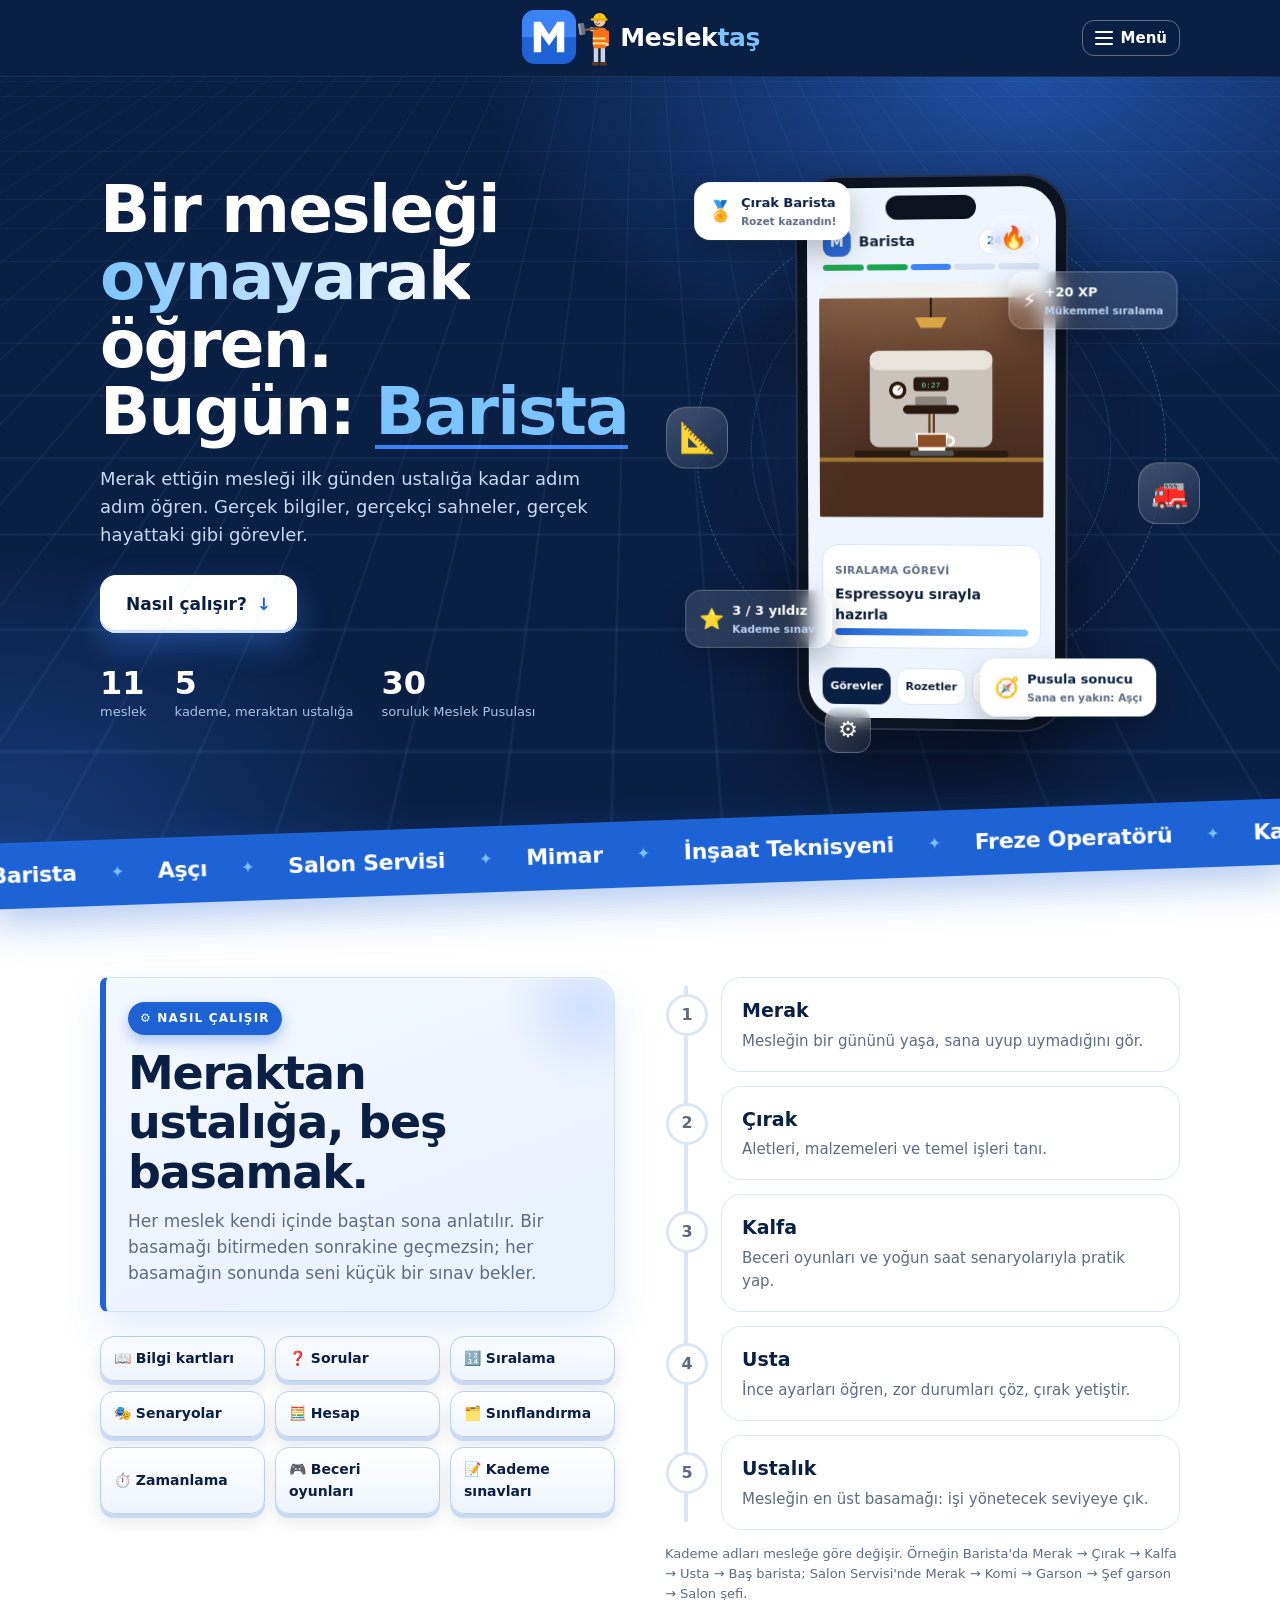
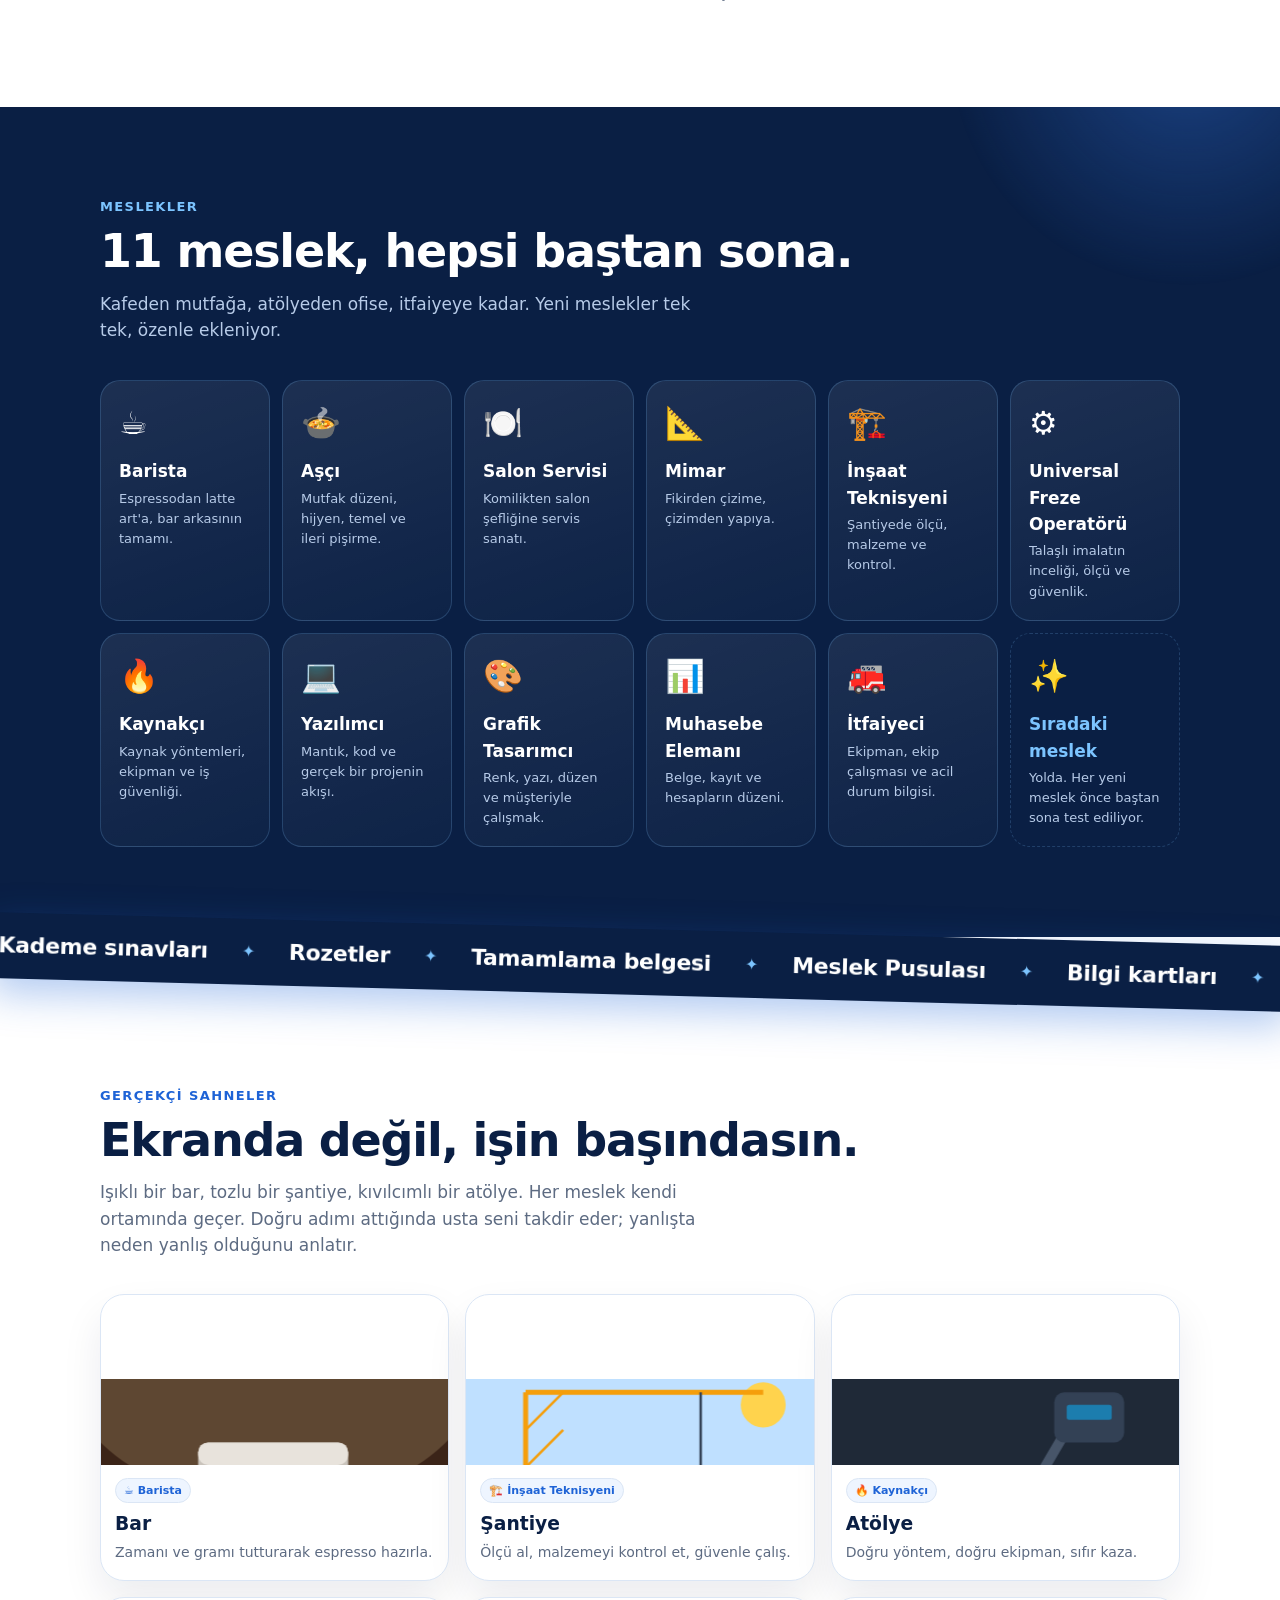
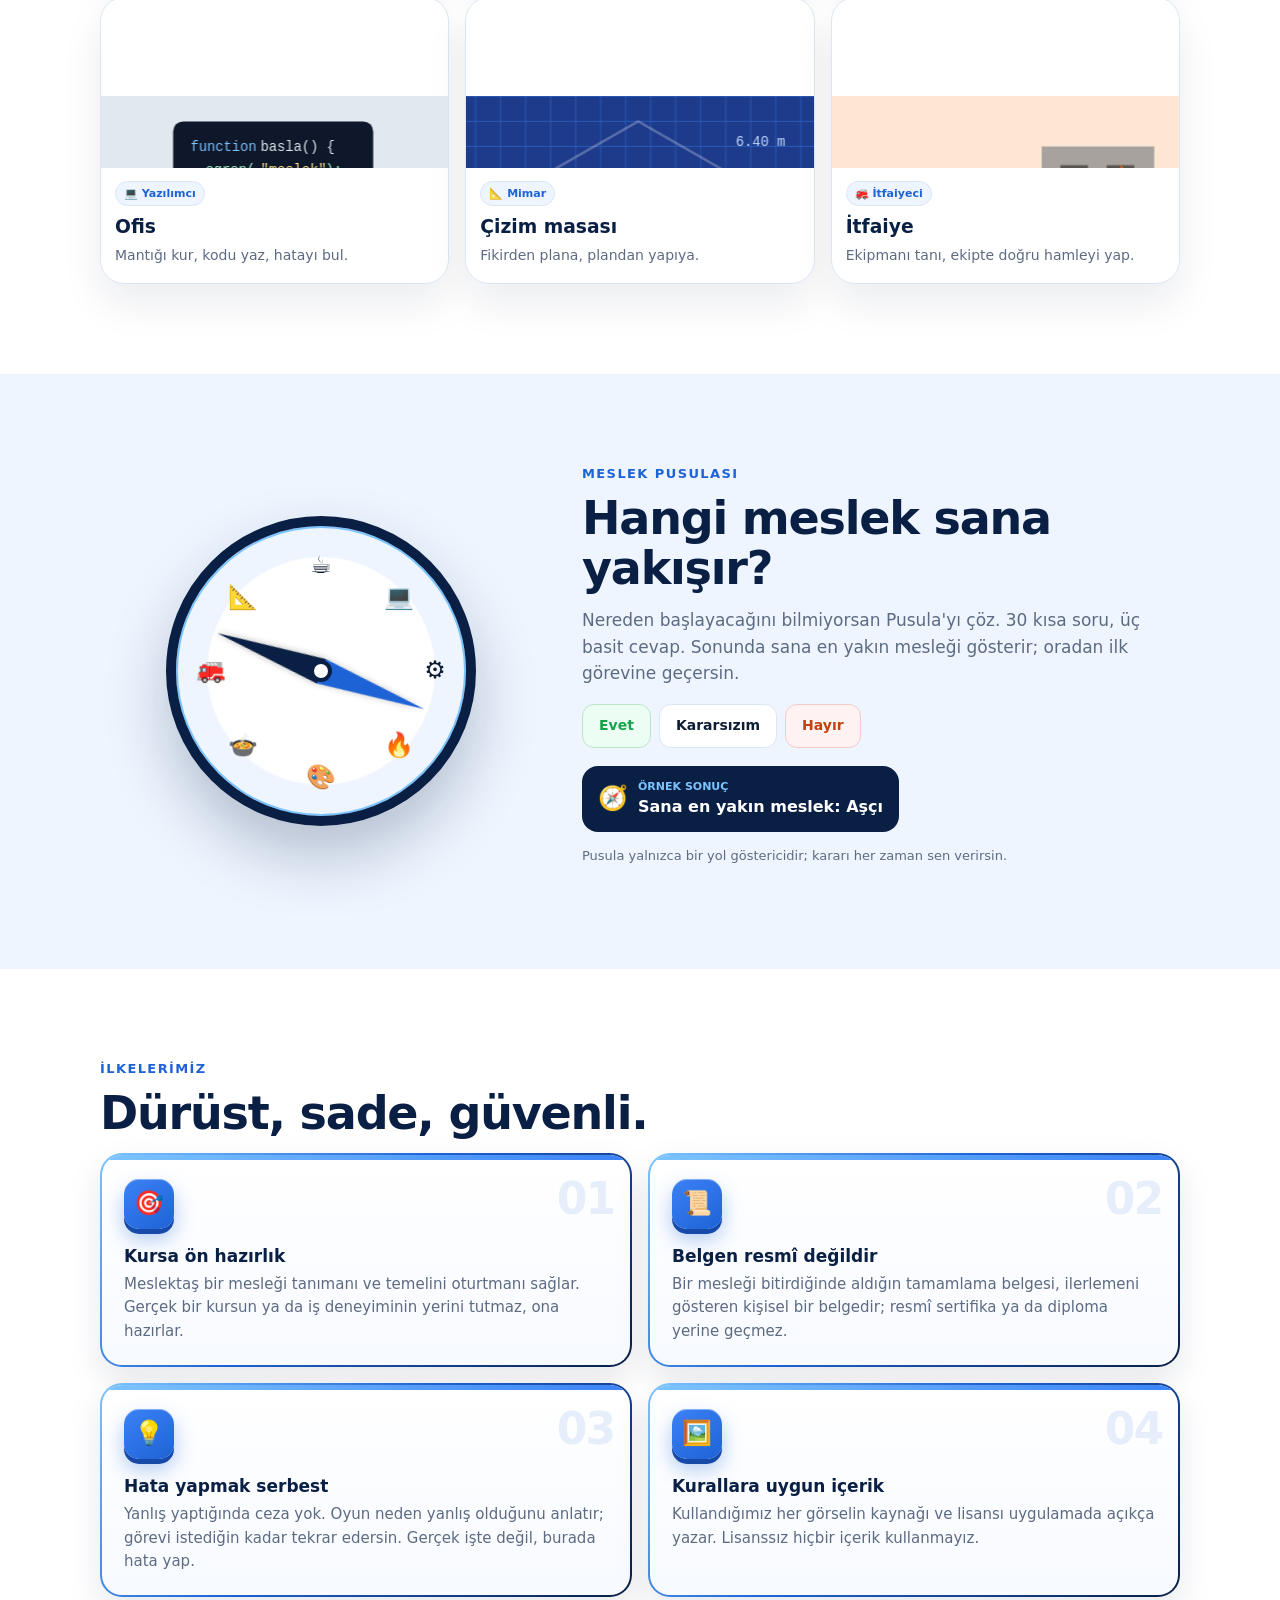
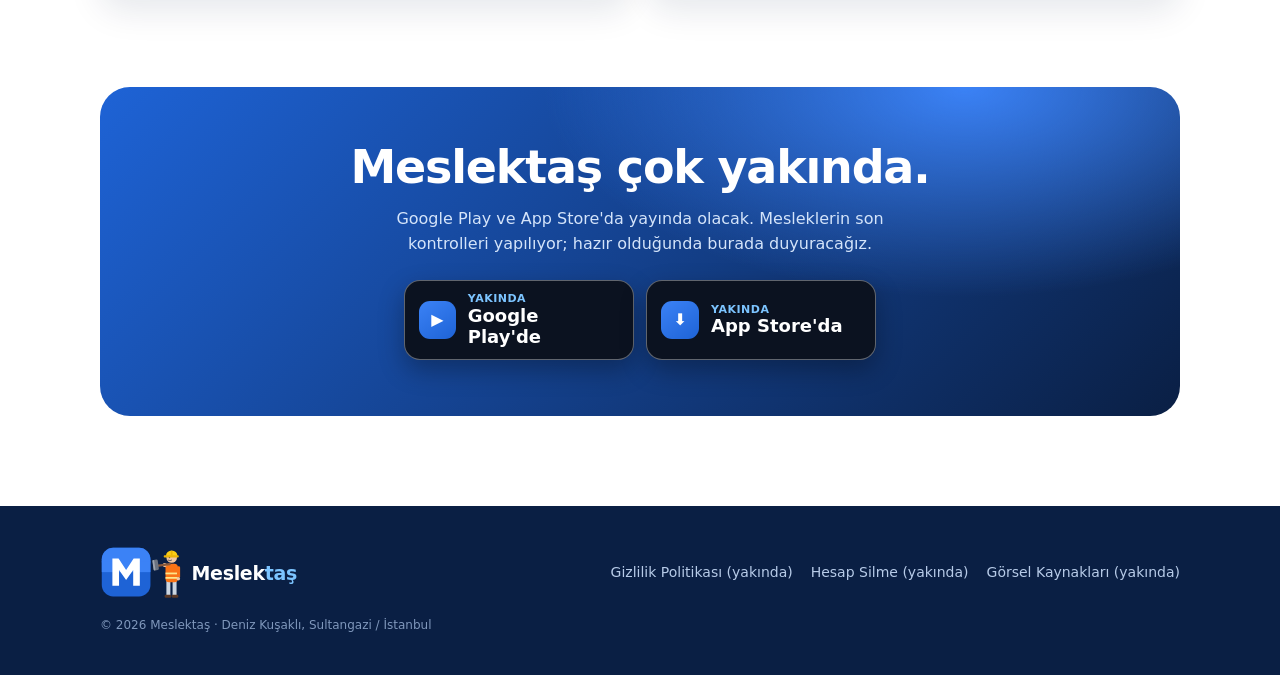
==== index.html @ e45caeba "Add files via upload" ====
<!DOCTYPE html>
<html lang="tr">
<head>
<meta charset="utf-8">
<meta name="viewport" content="width=device-width, initial-scale=1">
<title>Meslektaş — Bir mesleği oynayarak öğren</title>
<meta name="description" content="Meslektaş: merak ettiğin mesleği ilk adımdan ustalığa kadar, gerçek bilgilerle ve oyun gibi öğren.">
<meta name="theme-color" content="#0a1f44">
<style>
:root{
  --lacivert:#0a1f44; --lacivert2:#12305f; --mavi:#1e63d6; --mavi2:#3b82f6; --gok:#7cc4ff;
  --buz:#eef5ff; --beyaz:#fff; --murekkep:#0f1e36; --gri:#5d6b82; --cizgi:#dbe6f5; --yesil:#16a34a;
}
*{box-sizing:border-box;-webkit-tap-highlight-color:transparent}
html{scroll-behavior:smooth}
body{margin:0;background:var(--beyaz);color:var(--murekkep);overflow-x:hidden;
  font-family:system-ui,-apple-system,"Segoe UI",Roboto,"Helvetica Neue",Arial,sans-serif;line-height:1.55}
a{color:inherit}
:focus-visible{outline:3px solid var(--gok);outline-offset:3px;border-radius:6px}
.wrap{max-width:1120px;margin:0 auto;padding:0 20px}

/* ---------- üst çubuk ve menü ---------- */
.ust{background:var(--lacivert);color:#fff;position:sticky;top:0;z-index:50;border-bottom:1px solid rgba(255,255,255,.08)}
.ust .wrap{display:grid;grid-template-columns:1fr auto 1fr;align-items:center;gap:12px;padding-top:8px;padding-bottom:8px}
.ust .logo{grid-column:2;font-size:25px}
.ust nav,.ust .menu-btn{grid-column:3;justify-self:end}
.ust .logo-svg{height:60px}
.logo{display:flex;align-items:center;gap:10px;text-decoration:none;font-weight:900;font-size:19px;letter-spacing:-.3px}
.logo i{font-style:normal;width:36px;height:36px;border-radius:11px;display:grid;place-items:center;
  background:linear-gradient(145deg,var(--mavi2),var(--mavi));color:#fff;font-size:19px;box-shadow:0 6px 18px rgba(59,130,246,.45)}
.logo b{color:var(--gok);font-weight:900}
.logo-svg{height:54px;width:auto;display:block;overflow:visible}
.lg-kol{transform-box:view-box;transform-origin:262px 120px;animation:lgvur 1.6s cubic-bezier(.5,0,.2,1) infinite}
@keyframes lgvur{0%,55%{transform:rotate(58deg)}72%{transform:rotate(-4deg)}80%{transform:rotate(2deg)}100%{transform:rotate(58deg)}}
.lg-harf{transform-box:view-box;transform-origin:155px 131px;animation:lgsars 1.6s infinite}
@keyframes lgsars{0%,70%{transform:none}74%{transform:translateX(-5px) rotate(-3deg) scale(.96)}82%{transform:translateX(2px)}88%,100%{transform:none}}
.lg-kiv{opacity:0;transform-box:view-box;transform-origin:224px 134px;animation:lgkiv 1.6s infinite}
@keyframes lgkiv{0%,70%{opacity:0;transform:scale(.3)}74%{opacity:1;transform:scale(1)}90%,100%{opacity:0;transform:scale(1.5)}}
.ust nav{display:flex;gap:22px;font-size:15px;margin-left:auto}
.ust nav a{text-decoration:none;opacity:.85}
.ust nav a:hover{opacity:1;color:var(--gok)}
.menu-btn{display:none;align-items:center;gap:8px;background:transparent;border:1.5px solid rgba(255,255,255,.35);color:#fff;border-radius:12px;padding:8px 12px;font:600 15px system-ui,sans-serif;cursor:pointer}
.menu-btn .cizgi3{position:relative;width:18px;height:2px;background:#fff;border-radius:2px;transition:background .2s}
.menu-btn .cizgi3::before,.menu-btn .cizgi3::after{content:"";position:absolute;left:0;width:18px;height:2px;background:#fff;border-radius:2px;transition:transform .2s}
.menu-btn .cizgi3::before{top:-6px}.menu-btn .cizgi3::after{top:6px}
.menu-btn[aria-expanded="true"] .cizgi3{background:transparent}
.menu-btn[aria-expanded="true"] .cizgi3::before{transform:translateY(6px) rotate(45deg)}
.menu-btn[aria-expanded="true"] .cizgi3::after{transform:translateY(-6px) rotate(-45deg)}
.menu-panel{display:none}
@media (min-width:0px){
  .ust nav{display:none}
  .menu-btn{display:inline-flex}
  .menu-panel{display:block;position:fixed;left:0;right:0;top:var(--ust-h,61px);bottom:0;background:var(--lacivert);color:#fff;overflow-y:auto;padding:8px 20px 32px;transform:translateY(-8px);opacity:0;visibility:hidden;transition:opacity .2s,transform .2s,visibility .2s}
  .menu-panel.acik{opacity:1;transform:none;visibility:visible}
  body.menu-acik{overflow:hidden}
}
.menu-panel ul{list-style:none;margin:0;padding:0}
@media (max-width:480px){.menu-yazi{display:none}.menu-btn{padding:11px 10px}.ust .logo{font-size:23px}.ust .logo-svg{height:56px}}
.menu-panel .ana a{display:flex;justify-content:space-between;align-items:center;padding:15px 0;border-bottom:1px solid rgba(255,255,255,.12);font-weight:800;font-size:24px;text-decoration:none;color:#fff;letter-spacing:-.4px}
.menu-panel .ana a::after{content:"→";color:var(--gok);font-size:20px}
.menu-panel h3{margin:28px 0 10px;font:700 13px system-ui,sans-serif;letter-spacing:.08em;text-transform:uppercase;color:var(--gok)}
.menu-panel .kucuk{display:grid;grid-template-columns:1fr 1fr;gap:4px 16px}
.menu-panel .kucuk a{display:block;padding:8px 0;color:#cfe0f7;text-decoration:none;font-size:16px}
.menu-panel .kucuk small,.menu-panel .iletisim small{font-size:11px;opacity:.6}
.menu-panel .iletisim li{padding:6px 0;color:#cfe0f7}

/* ---------- giriş ---------- */
.giris{position:relative;overflow:hidden;color:#fff;
  background:radial-gradient(900px 520px at 80% 0%,#1f4fa3 0%,transparent 60%),radial-gradient(700px 500px at 0% 100%,#173b7a 0%,transparent 60%),var(--lacivert)}
.izgara{position:absolute;inset:-40%;background-image:linear-gradient(rgba(124,196,255,.08) 1px,transparent 1px),linear-gradient(90deg,rgba(124,196,255,.08) 1px,transparent 1px);
  background-size:44px 44px;transform:perspective(600px) rotateX(55deg);transform-origin:center 30%;will-change:transform}
.giris .wrap{position:relative;display:grid;grid-template-columns:1.05fr .95fr;gap:30px;align-items:center;padding-top:60px;padding-bottom:90px}
@media(max-width:860px){.giris .wrap{grid-template-columns:1fr;padding-top:36px;padding-bottom:60px;text-align:center}}
.yakinda{display:inline-flex;align-items:center;gap:8px;font-size:13px;font-weight:700;color:var(--gok);
  border:1px solid rgba(124,196,255,.4);background:rgba(124,196,255,.08);padding:6px 12px;border-radius:99px}
.yakinda i{width:8px;height:8px;border-radius:50%;background:var(--gok);animation:nabiz 1.8s infinite}
@keyframes nabiz{0%{box-shadow:0 0 0 0 rgba(124,196,255,.7)}70%{box-shadow:0 0 0 10px rgba(124,196,255,0)}100%{box-shadow:0 0 0 0 rgba(124,196,255,0)}}
.giris h1{font-size:clamp(38px,6.4vw,66px);line-height:1.02;letter-spacing:-1.8px;margin:6px 0 16px;font-weight:900}
.giris h1 em{font-style:normal;background:linear-gradient(90deg,var(--gok),#fff,var(--gok));background-size:200% 100%;-webkit-background-clip:text;background-clip:text;color:transparent;animation:parla 4s linear infinite}
@keyframes parla{to{background-position:-200% 0}}
.donen{display:inline-block;color:var(--gok);border-bottom:4px solid var(--mavi2);transition:opacity .35s,transform .35s}
.donen.cik{opacity:0;transform:translateY(10px) rotateX(60deg)}
.giris p.alt{font-size:18px;color:#c8d9f2;max-width:520px;margin:0 0 26px}
@media(max-width:860px){.giris p.alt{margin-left:auto;margin-right:auto}}
.dugmeler{display:flex;gap:12px;flex-wrap:wrap}
@media(max-width:860px){.dugmeler{justify-content:center}}
.btn{display:inline-flex;align-items:center;gap:10px;padding:14px 20px;border-radius:14px;font-weight:800;text-decoration:none;font-size:15px;border:0;cursor:pointer}
.btn.ana{background:#fff;color:var(--lacivert);box-shadow:0 10px 30px rgba(59,130,246,.35)}
.btn.ana small{display:block;font-size:11px;font-weight:600;opacity:.7}
.btn.cizgi{border:1.5px solid rgba(255,255,255,.3);color:#fff}
.btn.kesfet{background:#fff;color:var(--lacivert);font-size:17px;padding:16px 26px;border-radius:16px;box-shadow:0 12px 30px rgba(59,130,246,.4),inset 0 -3px 0 #d6e4fa}
.ok-asagi{display:inline-block;animation:zipla 1.4s ease-in-out infinite;color:var(--mavi)}
@keyframes zipla{50%{transform:translateY(4px)}}
.btn:active{transform:scale(.97)}
.sayilar{display:flex;gap:28px;margin-top:34px;flex-wrap:wrap}
@media(max-width:860px){.sayilar{justify-content:center}}
.sayilar b{display:block;font-size:32px;color:#fff;line-height:1;font-weight:900}
.sayilar span{font-size:13px;color:#a9c2e6}

/* sahne: telefon + yüzen katmanlar */
.sahne-kutu{position:relative;height:620px;display:flex;justify-content:center;align-items:center;perspective:1100px}
@media(max-width:860px){.sahne-kutu{height:600px;margin-top:10px}}
.hale{position:absolute;width:420px;height:420px;border-radius:50%;background:radial-gradient(circle,rgba(59,130,246,.45),transparent 65%);filter:blur(10px)}
.halka{position:absolute;width:470px;height:470px;border-radius:50%;border:1px dashed rgba(124,196,255,.35);animation:dondur 40s linear infinite}
.halka.h2{width:360px;height:360px;animation-duration:28s;animation-direction:reverse;border-style:dotted}
@keyframes dondur{to{transform:rotate(360deg)}}
.tel{position:relative;width:272px;height:556px;border-radius:44px;background:#0b1220;padding:12px;transform-style:preserve-3d;will-change:transform;
  box-shadow:0 50px 90px rgba(0,0,0,.55),inset 0 0 0 2px #24324d}
.tel::after{content:"";position:absolute;inset:12px;border-radius:34px;pointer-events:none;
  background:linear-gradient(115deg,rgba(255,255,255,.22) 0%,rgba(255,255,255,0) 35%);opacity:var(--parilti,.4)}
.yuzen{position:absolute;z-index:3;will-change:transform;pointer-events:none}
.cip{display:flex;align-items:center;gap:8px;padding:10px 13px;border-radius:16px;font-size:13px;font-weight:800;color:#fff;white-space:nowrap;
  background:rgba(255,255,255,.12);border:1px solid rgba(255,255,255,.25);backdrop-filter:blur(10px);-webkit-backdrop-filter:blur(10px);box-shadow:0 12px 30px rgba(0,0,0,.25)}
.cip .em{font-size:20px}
.cip small{display:block;font-size:10.5px;font-weight:600;color:#bcd3f3}
.cip.beyaz{background:#fff;color:var(--lacivert)}
.cip.beyaz small{color:var(--gri)}
.top{width:62px;height:62px;border-radius:20px;display:grid;place-items:center;font-size:30px;
  background:linear-gradient(145deg,rgba(255,255,255,.22),rgba(255,255,255,.06));border:1px solid rgba(255,255,255,.25);backdrop-filter:blur(8px);-webkit-backdrop-filter:blur(8px)}
.top.k{width:46px;height:46px;font-size:22px;border-radius:14px}

/* telefon ekranı */
.ekran{width:100%;height:100%;border-radius:34px;overflow:hidden;background:var(--buz);color:var(--murekkep);position:relative}
.cent{position:absolute;top:8px;left:50%;transform:translateX(-50%);width:90px;height:24px;background:#0b1220;border-radius:20px;z-index:5}
.e-ust{padding:40px 16px 8px;display:flex;align-items:center;gap:8px}
.e-ust .mini{width:28px;height:28px;border-radius:9px;display:grid;place-items:center;background:var(--mavi);color:#fff;font-weight:900;font-size:14px}
.e-ust b{font-size:14px}
.e-ust .xp{margin-left:auto;font-size:11px;font-weight:800;background:#fff;border:1px solid var(--cizgi);padding:3px 8px;border-radius:99px;color:var(--mavi)}
.e-kademe{display:flex;gap:3px;padding:0 16px 8px}
.e-kademe span{flex:1;height:6px;border-radius:4px;background:#d6e2f3}
.e-kademe span.d{background:var(--yesil)}
.e-kademe span.s{background:var(--mavi2);animation:yanip 1.4s infinite}
@keyframes yanip{50%{opacity:.4}}
.sahneler{position:relative;height:250px;margin:4px 12px;border-radius:20px;overflow:hidden}
.sahne{position:absolute;inset:0;opacity:0;transition:opacity .7s}
.sahne.aktif{opacity:1}
.sahne svg{width:100%;height:100%;display:block}
.e-gorev{margin:12px 14px 0;background:#fff;border:1px solid var(--cizgi);border-radius:16px;padding:12px}
.e-gorev small{font-size:10.5px;color:var(--gri);font-weight:700;letter-spacing:.4px;text-transform:uppercase}
.e-gorev div{font-weight:800;font-size:14px;margin-top:2px}
.e-ilerle{height:7px;background:#e3ecf8;border-radius:5px;margin-top:10px;overflow:hidden}
.e-ilerle i{display:block;height:100%;width:0;background:linear-gradient(90deg,var(--mavi),var(--gok));border-radius:5px}
.e-ilerle i.dol{animation:dol 3.6s ease-out forwards}
@keyframes dol{to{width:100%}}
.arti{position:absolute;right:26px;top:290px;font-weight:900;color:var(--yesil);font-size:18px;opacity:0}
.arti.uc{animation:uc 1.2s ease-out}
@keyframes uc{0%{opacity:0;transform:translateY(10px)}20%{opacity:1}100%{opacity:0;transform:translateY(-30px)}}
.e-alt{position:absolute;bottom:14px;left:14px;right:14px;display:flex;gap:6px}
.e-alt span{flex:1;font-size:11px;text-align:center;padding:9px 0;border-radius:12px;background:#fff;border:1px solid var(--cizgi);font-weight:700}
.e-alt span.s{background:var(--lacivert);color:#fff;border-color:var(--lacivert)}

/* svg sahne animasyonları */
.buhar{animation:buhar 2.6s ease-in-out infinite;opacity:0}
.buhar.b2{animation-delay:.8s}.buhar.b3{animation-delay:1.6s}
@keyframes buhar{0%{opacity:0;transform:translateY(8px)}40%{opacity:.7}100%{opacity:0;transform:translateY(-22px)}}
.akis{animation:akis 2.4s ease-in-out infinite}
@keyframes akis{0%,10%{transform:scaleY(0)}30%,80%{transform:scaleY(1)}100%{transform:scaleY(0)}}
.dolum{animation:dolum 2.4s ease-in-out infinite;transform-origin:center bottom;transform-box:fill-box}
@keyframes dolum{0%,20%{transform:scaleY(.05)}85%,100%{transform:scaleY(1)}}
.alev{animation:alev .5s ease-in-out infinite alternate;transform-origin:center bottom;transform-box:fill-box}
@keyframes alev{to{transform:scaleY(1.25) scaleX(.9)}}
.kasik{animation:kasik 2s ease-in-out infinite;transform-origin:150px 120px}
@keyframes kasik{0%,100%{transform:rotate(-14deg)}50%{transform:rotate(14deg)}}
.tabak{animation:koy 3.2s ease-in-out infinite;opacity:0}
.tabak.t2{animation-delay:.5s}.tabak.t3{animation-delay:1s}.tabak.t4{animation-delay:1.5s}
@keyframes koy{0%{opacity:0;transform:translateY(-14px)}20%,85%{opacity:1;transform:none}100%{opacity:0}}
.isik{animation:isik 4s ease-in-out infinite}
@keyframes isik{50%{opacity:.55}}
.kivilcim{animation:kiv 1s linear infinite;transform-box:fill-box}
@keyframes kiv{0%{opacity:1;transform:translate(0,0)}100%{opacity:0;transform:translate(var(--x),var(--y))}}

/* kayan şerit */
.serit{background:var(--mavi);color:#fff;overflow:hidden;padding:16px 0;transform:rotate(-2deg);margin:-26px -10px 0;position:relative;z-index:4;box-shadow:0 14px 40px rgba(30,99,214,.35)}
.serit.ters{background:var(--lacivert);transform:rotate(1.5deg);margin-top:-8px}
.serit .ic{display:flex;gap:34px;white-space:nowrap;font-weight:900;font-size:22px;letter-spacing:-.3px;will-change:transform}
.serit .ic span{display:flex;align-items:center;gap:34px}
.serit .ic span::after{content:"✦";color:var(--gok);font-size:16px}

/* bölümler */
section{padding:90px 0;position:relative}
@media(max-width:720px){section{padding:64px 0}}
.ust-yazi{font-size:13px;font-weight:800;letter-spacing:1.4px;text-transform:uppercase;color:var(--mavi)}
h2{font-size:clamp(30px,4.4vw,46px);line-height:1.08;letter-spacing:-1.2px;margin:10px 0 14px;color:var(--lacivert)}
.giris-yazi{max-width:620px;color:var(--gri);font-size:17px;margin:0 0 36px}
.gor{opacity:0;transform:translateY(30px);transition:opacity .8s cubic-bezier(.2,.7,.2,1),transform .8s cubic-bezier(.2,.7,.2,1)}
.gor.sol{transform:translateX(-60px) rotate(-3deg)}
.gor.sag{transform:translateX(60px) rotate(3deg)}
.gor.buyu{transform:scale(.85)}
.gor.var{opacity:1;transform:none}

/* kademeler — kaydırdıkça dolan çizgi */
.yol{position:relative;padding-left:56px}
.yol .ray{position:absolute;left:19px;top:8px;bottom:8px;width:4px;border-radius:4px;background:var(--cizgi)}
.yol .ray i{position:absolute;left:0;top:0;width:100%;height:0;border-radius:4px;background:linear-gradient(var(--gok),var(--mavi))}
.basamak{position:relative;background:#fff;border:1px solid var(--cizgi);border-radius:20px;padding:18px 20px;margin-bottom:14px;transition:border-color .4s,box-shadow .4s,transform .4s}
.basamak .no{position:absolute;left:-56px;top:16px;width:42px;height:42px;border-radius:50%;display:grid;place-items:center;font-weight:900;
  background:#fff;color:var(--gri);border:3px solid var(--cizgi);transition:all .4s}
.basamak h3{margin:0 0 4px;font-size:19px;color:var(--lacivert)}
.basamak p{margin:0;font-size:15px;color:var(--gri)}
.basamak.yan{border-color:#b8d3f7;box-shadow:0 14px 30px rgba(30,99,214,.12);transform:translateX(6px)}
.basamak.yan .no{background:var(--mavi);color:#fff;border-color:#cfe0fb;box-shadow:0 0 0 6px rgba(59,130,246,.15)}
.basamak.son.yan{background:var(--lacivert);border-color:var(--lacivert)}
.basamak.son.yan h3{color:#fff}.basamak.son.yan p{color:#bcd3f3}
.iki{display:grid;grid-template-columns:1fr 1fr;gap:50px;align-items:start}
@media(max-width:860px){.iki{grid-template-columns:1fr;gap:30px}}
.yapiskan{position:sticky;top:100px}
@media(max-width:860px){.yapiskan{position:static}}
.not{font-size:13px;color:var(--gri);margin-top:14px}
.baslik-kutu{position:relative;background:linear-gradient(160deg,#f4f8ff,#e8f1ff);border:1px solid #cfe0f7;border-left:6px solid var(--mavi);
  border-radius:8px 24px 24px 8px;padding:24px 22px;box-shadow:0 18px 40px rgba(30,99,214,.12),inset 0 1px 0 #fff;overflow:hidden}
.baslik-kutu::after{content:"";position:absolute;right:-50px;top:-50px;width:160px;height:160px;border-radius:50%;background:radial-gradient(circle,rgba(59,130,246,.18),transparent 70%)}
.baslik-kutu h2{margin:14px 0 10px}
.baslik-kutu p{margin:0;color:var(--gri);font-size:17px}
.rozet-etiket{display:inline-flex;align-items:center;gap:6px;background:var(--mavi);color:#fff;font-size:12px;font-weight:800;letter-spacing:1.2px;text-transform:uppercase;
  padding:7px 12px;border-radius:99px;box-shadow:0 6px 14px rgba(30,99,214,.35)}
.turler{display:flex;flex-wrap:wrap;gap:10px;margin-top:24px}
.turler{display:grid;grid-template-columns:repeat(auto-fill,minmax(150px,1fr));gap:10px}
.turler span{display:flex;align-items:center;gap:8px;background:linear-gradient(#ffffff,#eef4fd);border:1.5px solid #b9d0f0;border-radius:14px;padding:11px 13px;
  font-size:14px;font-weight:700;color:var(--lacivert);box-shadow:0 4px 0 #c7d9f3,0 8px 16px rgba(10,31,68,.10),inset 0 1px 0 #fff;transition:transform .12s,box-shadow .12s}
.turler span:active,.turler span:hover{transform:translateY(3px);box-shadow:0 1px 0 #c7d9f3,0 3px 8px rgba(10,31,68,.10),inset 0 1px 0 #fff}

/* meslekler */
.koyu{background:var(--lacivert);color:#fff;overflow:hidden}
.koyu h2{color:#fff}
.koyu .giris-yazi{color:#b7cbe8}
.koyu .ust-yazi{color:var(--gok)}
.isik-top{position:absolute;width:520px;height:520px;border-radius:50%;background:radial-gradient(circle,rgba(59,130,246,.35),transparent 65%);top:-120px;right:-160px;will-change:transform;pointer-events:none}
.meslekler{display:grid;grid-template-columns:repeat(auto-fill,minmax(150px,1fr));gap:12px;position:relative}
.meslek{background:linear-gradient(160deg,rgba(255,255,255,.08),rgba(255,255,255,.02));border:1px solid rgba(124,196,255,.2);border-radius:20px;padding:18px;
  transition:transform .3s,border-color .3s,background .3s, opacity .8s}
.meslek:hover{transform:translateY(-6px) rotate(-1deg);border-color:var(--gok);background:linear-gradient(160deg,rgba(59,130,246,.25),rgba(255,255,255,.03))}
.meslek .ik{font-size:32px;display:inline-block;transition:transform .4s}
.meslek:hover .ik{transform:scale(1.2) rotate(-8deg)}
.meslek h3{margin:10px 0 4px;font-size:17px;color:#fff}
.meslek p{margin:0;font-size:13px;color:#b7cbe8}
.meslek.yeni{border-style:dashed;background:transparent}
.meslek.yeni h3{color:var(--gok)}

/* sahneler */
.altili{display:grid;grid-template-columns:repeat(3,1fr);gap:16px}
@media(max-width:860px){.altili{grid-template-columns:1fr 1fr;gap:12px}}
.mtag{display:inline-block;font-size:11px;font-weight:800;color:var(--mavi);background:var(--buz);border:1px solid var(--cizgi);padding:3px 8px;border-radius:99px;margin-bottom:6px}
.vinc{animation:vinc 4s ease-in-out infinite}
@keyframes vinc{0%,100%{transform:translateX(0)}50%{transform:translateX(-60px)}}
.imlec{animation:imlec 1s steps(1) infinite}
@keyframes imlec{50%{opacity:0}}
.ciz{stroke-dasharray:900;stroke-dashoffset:900;animation:ciz 5s ease-in-out infinite}
@keyframes ciz{60%,85%{stroke-dashoffset:0}100%{stroke-dashoffset:0;opacity:0}}
.kalem{offset-path:path("M80 170V80L150 40L220 80V170");animation:kalem 5s ease-in-out infinite}
@keyframes kalem{0%{offset-distance:0%}60%,100%{offset-distance:100%}}
.su{animation:su .6s linear infinite}
@keyframes su{to{stroke-dashoffset:-18}}
.sk{background:#fff;border:1px solid var(--cizgi);border-radius:24px;overflow:hidden;box-shadow:0 20px 40px rgba(10,31,68,.08)}
.sk .pencere{height:170px;overflow:hidden;position:relative}
.sk .pencere svg{position:absolute;left:0;top:-20px;width:100%;height:210px;will-change:transform}
.sk div.y{padding:12px 14px 16px}
@media(max-width:860px){.sk .pencere{height:110px}.sk .pencere svg{top:-15px;height:140px}.sk h3{font-size:16px}.sk p{font-size:12.5px!important;line-height:1.4}.sk{border-radius:18px}}
.sk h3{margin:0 0 4px;color:var(--lacivert)}
.sk p{margin:0;font-size:14px;color:var(--gri)}

/* pusula */
.pusula{display:grid;grid-template-columns:.85fr 1.15fr;gap:40px;align-items:center}
@media(max-width:860px){.pusula{grid-template-columns:1fr}}
.ibre-kutu{display:flex;justify-content:center}
.ibre{width:min(310px,80vw);aspect-ratio:1;border-radius:50%;background:radial-gradient(circle,#fff 0 55%,var(--buz) 56%);
  border:10px solid var(--lacivert);box-shadow:0 30px 60px rgba(10,31,68,.25),inset 0 0 0 2px var(--gok);position:relative}
.ibre .ok{position:absolute;left:50%;top:12%;width:26px;height:76%;margin-left:-13px;will-change:transform;filter:drop-shadow(0 3px 3px rgba(0,0,0,.25))}
.ibre .ok::before{content:"";position:absolute;inset:0;background:linear-gradient(var(--mavi) 50%,var(--lacivert) 50%);clip-path:polygon(50% 0,100% 50%,50% 100%,0 50%)}
.ibre .orta{position:absolute;left:50%;top:50%;width:22px;height:22px;margin:-11px;border-radius:50%;background:#fff;border:4px solid var(--lacivert)}
.ibre .yon{position:absolute;font-size:24px}
.cevap{display:flex;gap:8px;margin:18px 0}
.cevap span{padding:10px 16px;border-radius:12px;font-weight:800;font-size:14px;background:#fff;border:1px solid var(--cizgi)}
.cevap span:first-child{background:#ecfdf3;border-color:#bbe5c9;color:var(--yesil)}
.cevap span:last-child{background:#fef2f2;border-color:#f6caca;color:#c2410c}
.sonuc{display:inline-flex;align-items:center;gap:10px;background:var(--lacivert);color:#fff;border-radius:16px;padding:12px 16px;font-weight:800}
.sonuc small{display:block;font-size:11px;color:var(--gok);font-weight:700}

/* ilkeler */
.ilkeler{display:grid;grid-template-columns:repeat(2,1fr);gap:16px}
@media(max-width:760px){.ilkeler{grid-template-columns:1fr}}
.ilke{position:relative;overflow:hidden;border:2px solid transparent;border-radius:22px;padding:24px 22px 22px;
  background:linear-gradient(#fff,#f7faff) padding-box,linear-gradient(135deg,var(--gok),var(--mavi) 45%,var(--lacivert)) border-box;
  box-shadow:0 14px 34px rgba(10,31,68,.10);transition:transform .3s,box-shadow .3s}
.ilke::before{content:"";position:absolute;left:0;right:0;top:0;height:5px;background:linear-gradient(90deg,var(--gok),var(--mavi2),var(--gok));background-size:200% 100%;animation:parla 3s linear infinite}
.ilke::after{content:attr(data-no);position:absolute;right:16px;top:10px;font-size:44px;font-weight:900;color:var(--mavi);opacity:.10;letter-spacing:-2px}
.ilke:hover{transform:translateY(-4px);box-shadow:0 18px 40px rgba(10,31,68,.1)}
.ilke b{display:block;font-size:17px;color:var(--lacivert);margin-bottom:4px}
.ilke p{margin:0;font-size:15px;color:var(--gri)}
.ilke .ik{width:50px;height:50px;border-radius:15px;display:grid;place-items:center;font-size:24px;margin-bottom:14px;background:linear-gradient(145deg,var(--mavi2),var(--mavi));box-shadow:0 5px 0 #1749a8,0 10px 20px rgba(30,99,214,.35),inset 0 1px 0 rgba(255,255,255,.4)}

/* çağrı */
.cagri{background:radial-gradient(600px 300px at 80% 0%,#3b82f6,transparent 70%),linear-gradient(135deg,var(--mavi),var(--lacivert));color:#fff;border-radius:30px;padding:56px 28px;text-align:center;overflow:hidden;position:relative}
.cagri h2{color:#fff;margin-top:0}
.cagri p{color:#d4e4fa;max-width:520px;margin:0 auto 24px}
.magazalar{display:flex;gap:12px;justify-content:center;flex-wrap:wrap}
.magaza{display:inline-flex;align-items:center;gap:12px;text-align:left;background:#0b1220;color:#fff;border:1.5px solid rgba(255,255,255,.35);border-radius:16px;
  padding:12px 20px 12px 14px;width:230px;box-shadow:0 10px 26px rgba(0,0,0,.3);font-weight:800;font-size:18px;line-height:1.15}
.magaza small{display:block;font-size:11px;font-weight:600;color:var(--gok);letter-spacing:.5px;text-transform:uppercase}
.m-ik{width:38px;height:38px;border-radius:11px;display:grid;place-items:center;background:linear-gradient(145deg,var(--mavi2),var(--mavi));font-size:16px}

footer{background:var(--lacivert);color:#b7cbe8;padding:40px 0;font-size:14px}
footer .wrap{display:flex;flex-wrap:wrap;gap:16px 28px;align-items:center}
footer .baglar{display:flex;gap:18px;flex-wrap:wrap;margin-left:auto}
footer a{text-decoration:none}
footer .ac{font-size:12px;color:#7f97bb;width:100%}

/* ilerleme çubuğu */
.ilerleme{position:fixed;top:0;left:0;height:3px;width:0;background:linear-gradient(90deg,var(--gok),var(--mavi2));z-index:60}

@media (prefers-reduced-motion:reduce){*{animation:none!important;transition:none!important}.gor{opacity:1;transform:none}}
</style>
</head>
<body>
<div class="ilerleme" id="ilerleme"></div>

<header class="ust" id="ust">
  <div class="wrap">
    <a class="logo" href="#" aria-label="Meslektaş ana sayfa"><svg class="logo-svg" viewBox="96 72 184 122" aria-hidden="true">
<g class="lg-harf"><rect x="100" y="76" width="110" height="110" rx="26" fill="#1e63d6"/><rect x="100" y="76" width="110" height="55" rx="26" fill="#3b82f6"/><rect x="100" y="106" width="110" height="25" fill="#3b82f6"/>
<path d="M124 162V100h14l17 26 17-26h14v62h-15V126l-16 23-16-23v36z" fill="#fff"/></g>
<g class="lg-kiv"><path d="M222 118l4-10M230 126l10-4M230 140l10 5M222 148l3 10" stroke="#ffd34d" stroke-width="3" stroke-linecap="round" fill="none"/></g>
<rect x="246" y="150" width="9" height="34" rx="3" fill="#cbd5e1"/><rect x="260" y="150" width="9" height="34" rx="3" fill="#cbd5e1"/>
<rect x="242" y="182" width="15" height="7" rx="3" fill="#5a3826"/><rect x="258" y="182" width="15" height="7" rx="3" fill="#5a3826"/>
<rect x="244" y="112" width="28" height="42" rx="8" fill="#f97316"/><rect x="244" y="132" width="28" height="4" fill="#fde68a"/><rect x="244" y="142" width="28" height="4" fill="#fde68a"/>
<rect x="270" y="118" width="7" height="26" rx="3" fill="#f97316"/><circle cx="273" cy="146" r="4" fill="#f1c6a0"/>
<circle cx="258" cy="98" r="12" fill="#f1c6a0"/><circle cx="253" cy="98" r="1.6" fill="#24324d"/><path d="M250 104q4 3 8 0" stroke="#24324d" stroke-width="1.5" fill="none" stroke-linecap="round"/>
<path d="M245 95a13 13 0 0 1 26 0z" fill="#facc15"/><rect x="240" y="93" width="34" height="5" rx="2" fill="#eab308"/><rect x="256" y="83" width="4" height="10" rx="2" fill="#eab308"/>
<g class="lg-kol"><path d="M262 120L244 116" stroke="#f97316" stroke-width="7" stroke-linecap="round" fill="none"/><circle cx="242" cy="115" r="4.5" fill="#f1c6a0"/>
<g transform="rotate(-8 242 115)"><rect x="226" y="112" width="30" height="5" rx="2" fill="#8a5a3c"/><rect x="216" y="100" width="12" height="24" rx="3" fill="#6b7280"/><rect x="216" y="100" width="4" height="24" rx="2" fill="#9ca3af"/></g></g>
</svg><span>Meslek<b>taş</b></span></a>
    <nav aria-label="Sayfa bölümleri">
      <a href="#nasil">Nasıl çalışır</a>
      <a href="#meslekler">Meslekler</a>
      <a href="#sahneler">Sahneler</a>
      <a href="#pusula">Meslek Pusulası</a>
      <a href="#ilkeler">İlkelerimiz</a>
    </nav>
    <button aria-controls="menuPanel" aria-expanded="false" aria-label="Menüyü aç" class="menu-btn" id="menuBtn" type="button"><span aria-hidden="true" class="cizgi3"></span><span class="menu-yazi">Menü</span></button>
  </div>
  <div class="menu-panel" id="menuPanel">
    <ul class="ana">
      <li><a href="#nasil">Nasıl çalışır</a></li>
      <li><a href="#meslekler">Meslekler</a></li>
      <li><a href="#sahneler">Sahneler</a></li>
      <li><a href="#pusula">Meslek Pusulası</a></li>
      <li><a href="#ilkeler">İlkelerimiz</a></li>
    </ul>
    <h3>Yasal</h3>
    <ul class="kucuk">
      <li><a href="#">Gizlilik Politikası <small>yakında</small></a></li>
      <li><a href="#">KVKK <small>yakında</small></a></li>
      <li><a href="#">Kullanım Koşulları <small>yakında</small></a></li>
      <li><a href="#">Hesap silme <small>yakında</small></a></li>
      <li><a href="#">Görsel kaynakları <small>yakında</small></a></li>
    </ul>
    <h3>İletişim</h3>
    <ul class="iletisim">
      <li>Destek e-postası <small>yakında</small></li>
    </ul>
  </div>
</header>

<main>
<section class="giris" style="padding:0">
  <div class="izgara" id="izgara"></div>
  <div class="wrap">
    <div>
            <h1>Bir mesleği <em>oynayarak</em> öğren.<br>Bugün: <span class="donen" id="donen">Barista</span></h1>
      <p class="alt">Merak ettiğin mesleği ilk günden ustalığa kadar adım adım öğren. Gerçek bilgiler, gerçekçi sahneler, gerçek hayattaki gibi görevler.</p>
      <div class="dugmeler">
        <a class="btn kesfet" href="#nasil">Nasıl çalışır? <span class="ok-asagi">↓</span></a>
      </div>
      <div class="sayilar">
        <div><b data-say="11">0</b><span>meslek</span></div>
        <div><b data-say="5">0</b><span>kademe, meraktan ustalığa</span></div>
        <div><b data-say="30">0</b><span>soruluk Meslek Pusulası</span></div>
      </div>
    </div>

    <div class="sahne-kutu" id="sahneKutu" aria-hidden="true">
      <div class="hale"></div><div class="halka"></div><div class="halka h2"></div>

      <div class="yuzen" data-d="1.6" style="top:7%;left:2%"><div class="cip beyaz"><span class="em">🏅</span><span>Çırak Barista<small>Rozet kazandın!</small></span></div></div>
      <div class="yuzen" data-d="-1.3" style="top:22%;right:0"><div class="cip"><span class="em">⚡</span><span>+20 XP<small>Mükemmel sıralama</small></span></div></div>
      <div class="yuzen" data-d="2.2" style="bottom:18%;left:0"><div class="cip"><span class="em">⭐</span><span>3 / 3 yıldız<small>Kademe sınavı</small></span></div></div>
      <div class="yuzen" data-d="-2" style="bottom:6%;right:4%"><div class="cip beyaz"><span class="em">🧭</span><span>Pusula sonucu<small>Sana en yakın: Aşçı</small></span></div></div>
      <div class="yuzen" data-d="3" style="top:12%;right:30%"><div class="top k">🔥</div></div>
      <div class="yuzen" data-d="-2.6" style="top:44%;left:-2%"><div class="top">📐</div></div>
      <div class="yuzen" data-d="2.6" style="top:52%;right:-3%"><div class="top">🚒</div></div>
      <div class="yuzen" data-d="-3.2" style="bottom:0;left:30%"><div class="top k">⚙️</div></div>

      <div class="tel" id="tel">
        <div class="ekran">
          <div class="cent"></div>
          <div class="e-ust"><div class="mini">M</div><b id="eMeslek">Barista</b><span class="xp" id="eXp">240 XP</span></div>
          <div class="e-kademe"><span class="d"></span><span class="d"></span><span class="s"></span><span></span><span></span></div>
          <div class="sahneler">
            <div class="sahne aktif">
              <svg viewBox="0 0 256 250">
                <defs><linearGradient id="dv" x1="0" y1="0" x2="0" y2="1"><stop offset="0" stop-color="#6b4430"/><stop offset="1" stop-color="#3b2418"/></linearGradient>
                <radialGradient id="ls" cx=".5" cy="0" r=".9"><stop offset="0" stop-color="#ffe2a8"/><stop offset="1" stop-color="#ffe2a8" stop-opacity="0"/></radialGradient></defs>
                <rect width="256" height="250" fill="url(#dv)"/>
                <ellipse class="isik" cx="128" cy="0" rx="150" ry="120" fill="url(#ls)" opacity=".35"/>
                <line x1="128" y1="0" x2="128" y2="22" stroke="#1d120b" stroke-width="2"/><path d="M110 22h36l-6 12h-24z" fill="#d9a441"/>
                <rect x="58" y="60" width="140" height="110" rx="10" fill="#c9c3bb"/><rect x="58" y="60" width="140" height="22" rx="10" fill="#e8e3dc"/>
                <circle cx="90" cy="105" r="10" fill="#2a190f"/><circle cx="90" cy="105" r="6" fill="#fff"/><line x1="90" y1="105" x2="94" y2="101" stroke="#c8553d" stroke-width="2"/>
                <rect x="108" y="90" width="40" height="16" rx="4" fill="#2a190f"/><text x="128" y="102" font-size="9" fill="#7fe0a8" text-anchor="middle" font-family="monospace">0:27</text>
                <rect x="110" y="112" width="36" height="12" rx="3" fill="#8e8780"/><rect x="96" y="122" width="64" height="10" rx="5" fill="#2a190f"/>
                <rect class="akis" x="125" y="132" width="2.5" height="22" fill="#6b3a1e" style="transform-origin:126px 132px"/>
                <rect class="akis" x="130" y="132" width="2.5" height="22" fill="#6b3a1e" style="transform-origin:131px 132px;animation-delay:.1s"/>
                <path d="M110 154h38l-4 20h-30z" fill="#fffaf2"/><rect class="dolum" x="113" y="156" width="32" height="14" fill="#8a4e26"/>
                <path d="M148 158c8 0 8 10 0 10" stroke="#fffaf2" stroke-width="3" fill="none"/>
                <rect x="40" y="174" width="176" height="8" rx="3" fill="#2a190f"/><rect x="0" y="182" width="256" height="68" fill="#4a2d1d"/>
                <rect x="0" y="182" width="256" height="5" fill="#d9a441" opacity=".6"/><rect x="104" y="174" width="50" height="6" rx="2" fill="#555"/>
                <path class="buhar" d="M122 150c-4-6 4-8 0-14" stroke="#fff" stroke-width="2" fill="none"/><path class="buhar b2" d="M134 150c-4-6 4-8 0-14" stroke="#fff" stroke-width="2" fill="none"/>
              </svg>
            </div>
            <div class="sahne">
              <svg viewBox="0 0 256 250">
                <rect width="256" height="250" fill="#e9e4dc"/>
                <g fill="#fff" stroke="#d8d1c6"><rect x="0" y="0" width="64" height="40"/><rect x="64" y="0" width="64" height="40"/><rect x="128" y="0" width="64" height="40"/><rect x="192" y="0" width="64" height="40"/></g>
                <rect x="20" y="10" width="216" height="30" rx="4" fill="#9aa0a6"/><rect x="30" y="40" width="196" height="8" fill="#7d838a"/>
                <path class="buhar" d="M110 92c-6-8 6-12 0-22" stroke="#fff" stroke-width="3" fill="none"/><path class="buhar b2" d="M130 92c-6-8 6-12 0-22" stroke="#fff" stroke-width="3" fill="none"/><path class="buhar b3" d="M150 92c-6-8 6-12 0-22" stroke="#fff" stroke-width="3" fill="none"/>
                <g class="kasik"><rect x="148" y="60" width="5" height="64" rx="2" fill="#b98a52"/></g>
                <rect x="84" y="98" width="88" height="62" rx="8" fill="#5f6870"/><ellipse cx="128" cy="100" rx="44" ry="9" fill="#e0912f"/>
                <ellipse cx="128" cy="100" rx="44" ry="9" fill="none" stroke="#4c545b" stroke-width="3"/>
                <rect x="66" y="108" width="20" height="7" rx="3" fill="#4c545b"/><rect x="170" y="108" width="20" height="7" rx="3" fill="#4c545b"/>
                <rect x="40" y="160" width="176" height="14" rx="4" fill="#2b2b2b"/>
                <path class="alev" d="M100 160q4-12 8 0z" fill="#3d8bff"/><path class="alev" d="M118 160q4-14 8 0z" fill="#3d8bff" style="animation-delay:.15s"/>
                <path class="alev" d="M136 160q4-12 8 0z" fill="#3d8bff" style="animation-delay:.3s"/><path class="alev" d="M152 160q4-10 8 0z" fill="#3d8bff" style="animation-delay:.1s"/>
                <rect x="0" y="174" width="256" height="76" fill="#c0c5ca"/><rect x="0" y="174" width="256" height="6" fill="#dfe3e6"/>
                <rect x="198" y="128" width="40" height="32" rx="4" fill="#fff"/><text x="218" y="148" font-size="11" text-anchor="middle" fill="#c8553d" font-weight="700">180°</text>
              </svg>
            </div>
            <div class="sahne">
              <svg viewBox="0 0 256 250">
                <rect width="256" height="250" fill="#8a5a3c"/>
                <g stroke="#7a4e33" stroke-width="2"><line x1="0" y1="40" x2="256" y2="40"/><line x1="0" y1="80" x2="256" y2="80"/><line x1="0" y1="120" x2="256" y2="120"/><line x1="0" y1="160" x2="256" y2="160"/><line x1="0" y1="200" x2="256" y2="200"/></g>
                <rect x="38" y="35" width="180" height="180" rx="10" fill="#fffaf2" stroke="#e6dccd" stroke-width="4"/>
                <circle cx="128" cy="125" r="14" fill="#d9a441" opacity=".8"/><circle cx="128" cy="125" r="6" fill="#fff3d0"/>
                <g class="tabak"><circle cx="128" cy="69" r="20" fill="#fff" stroke="#d8cfc2" stroke-width="2"/><rect x="100" y="57" width="3" height="24" rx="1" fill="#9a9a9a"/><rect x="153" y="57" width="3" height="24" rx="1" fill="#9a9a9a"/></g>
                <g class="tabak t2"><circle cx="128" cy="181" r="20" fill="#fff" stroke="#d8cfc2" stroke-width="2"/><rect x="100" y="169" width="3" height="24" rx="1" fill="#9a9a9a"/><rect x="153" y="169" width="3" height="24" rx="1" fill="#9a9a9a"/></g>
                <g class="tabak t3"><circle cx="72" cy="125" r="20" fill="#fff" stroke="#d8cfc2" stroke-width="2"/></g>
                <g class="tabak t4"><circle cx="184" cy="125" r="20" fill="#fff" stroke="#d8cfc2" stroke-width="2"/></g>
                <g fill="#5a3826"><rect x="108" y="11" width="40" height="18" rx="6"/><rect x="108" y="221" width="40" height="18" rx="6"/><rect x="12" y="105" width="18" height="40" rx="6"/><rect x="226" y="105" width="18" height="40" rx="6"/></g>
              </svg>
            </div>
          </div>
          <div class="e-gorev"><small id="eTur">Sıralama görevi</small><div id="eGorev">Espressoyu sırayla hazırla</div><div class="e-ilerle"><i id="eBar" class="dol"></i></div></div>
          <div class="arti" id="arti">+20 XP</div>
          <div class="e-alt"><span class="s">Görevler</span><span>Rozetler</span><span>Pusula</span></div>
        </div>
      </div>
    </div>
  </div>
</section>

<div class="serit"><div class="ic" data-yon="-1"><span>Barista</span><span>Aşçı</span><span>Salon Servisi</span><span>Mimar</span><span>İnşaat Teknisyeni</span><span>Freze Operatörü</span><span>Kaynakçı</span><span>Yazılımcı</span><span>Grafik Tasarımcı</span><span>Muhasebe Elemanı</span><span>İtfaiyeci</span><span>Barista</span><span>Aşçı</span><span>Salon Servisi</span><span>Mimar</span></div></div>

<section id="nasil">
  <div class="wrap iki">
    <div class="yapiskan">
      <div class="baslik-kutu gor">
        <span class="rozet-etiket">⚙️ Nasıl çalışır</span>
        <h2>Meraktan ustalığa, beş basamak.</h2>
        <p>Her meslek kendi içinde baştan sona anlatılır. Bir basamağı bitirmeden sonrakine geçmezsin; her basamağın sonunda seni küçük bir sınav bekler.</p>
      </div>
      <div class="turler gor">
        <span>📖 Bilgi kartları</span><span>❓ Sorular</span><span>🔢 Sıralama</span><span>🎭 Senaryolar</span>
        <span>🧮 Hesap</span><span>🗂️ Sınıflandırma</span><span>⏱️ Zamanlama</span><span>🎮 Beceri oyunları</span><span>📝 Kademe sınavları</span>
      </div>
    </div>
    <div>
      <div class="yol" id="yol">
        <div class="ray"><i id="rayDolu"></i></div>
        <div class="basamak"><div class="no">1</div><h3>Merak</h3><p>Mesleğin bir gününü yaşa, sana uyup uymadığını gör.</p></div>
        <div class="basamak"><div class="no">2</div><h3>Çırak</h3><p>Aletleri, malzemeleri ve temel işleri tanı.</p></div>
        <div class="basamak"><div class="no">3</div><h3>Kalfa</h3><p>Beceri oyunları ve yoğun saat senaryolarıyla pratik yap.</p></div>
        <div class="basamak"><div class="no">4</div><h3>Usta</h3><p>İnce ayarları öğren, zor durumları çöz, çırak yetiştir.</p></div>
        <div class="basamak son"><div class="no">5</div><h3>Ustalık</h3><p>Mesleğin en üst basamağı: işi yönetecek seviyeye çık.</p></div>
      </div>
      <p class="not">Kademe adları mesleğe göre değişir. Örneğin Barista'da Merak → Çırak → Kalfa → Usta → Baş barista; Salon Servisi'nde Merak → Komi → Garson → Şef garson → Salon şefi.</p>
    </div>
  </div>
</section>

<section class="koyu" id="meslekler">
  <div class="isik-top" id="isikTop"></div>
  <div class="wrap">
    <div class="ust-yazi gor">Meslekler</div>
    <h2 class="gor">11 meslek, hepsi baştan sona.</h2>
    <p class="giris-yazi gor">Kafeden mutfağa, atölyeden ofise, itfaiyeye kadar. Yeni meslekler tek tek, özenle ekleniyor.</p>
    <div class="meslekler">
      <div class="meslek gor sol"><div class="ik">☕</div><h3>Barista</h3><p>Espressodan latte art'a, bar arkasının tamamı.</p></div>
      <div class="meslek gor sag"><div class="ik">🍲</div><h3>Aşçı</h3><p>Mutfak düzeni, hijyen, temel ve ileri pişirme.</p></div>
      <div class="meslek gor sol"><div class="ik">🍽️</div><h3>Salon Servisi</h3><p>Komilikten salon şefliğine servis sanatı.</p></div>
      <div class="meslek gor sag"><div class="ik">📐</div><h3>Mimar</h3><p>Fikirden çizime, çizimden yapıya.</p></div>
      <div class="meslek gor sol"><div class="ik">🏗️</div><h3>İnşaat Teknisyeni</h3><p>Şantiyede ölçü, malzeme ve kontrol.</p></div>
      <div class="meslek gor sag"><div class="ik">⚙️</div><h3>Universal Freze Operatörü</h3><p>Talaşlı imalatın inceliği, ölçü ve güvenlik.</p></div>
      <div class="meslek gor sol"><div class="ik">🔥</div><h3>Kaynakçı</h3><p>Kaynak yöntemleri, ekipman ve iş güvenliği.</p></div>
      <div class="meslek gor sag"><div class="ik">💻</div><h3>Yazılımcı</h3><p>Mantık, kod ve gerçek bir projenin akışı.</p></div>
      <div class="meslek gor sol"><div class="ik">🎨</div><h3>Grafik Tasarımcı</h3><p>Renk, yazı, düzen ve müşteriyle çalışmak.</p></div>
      <div class="meslek gor sag"><div class="ik">📊</div><h3>Muhasebe Elemanı</h3><p>Belge, kayıt ve hesapların düzeni.</p></div>
      <div class="meslek gor sol"><div class="ik">🚒</div><h3>İtfaiyeci</h3><p>Ekipman, ekip çalışması ve acil durum bilgisi.</p></div>
      <div class="meslek yeni gor sag"><div class="ik">✨</div><h3>Sıradaki meslek</h3><p>Yolda. Her yeni meslek önce baştan sona test ediliyor.</p></div>
    </div>
  </div>
</section>

<div class="serit ters"><div class="ic" data-yon="1"><span>Bilgi kartları</span><span>Beceri oyunları</span><span>Senaryolar</span><span>Kademe sınavları</span><span>Rozetler</span><span>Tamamlama belgesi</span><span>Meslek Pusulası</span><span>Bilgi kartları</span><span>Beceri oyunları</span><span>Senaryolar</span></div></div>

<section id="sahneler">
  <div class="wrap">
    <div class="ust-yazi gor">Gerçekçi sahneler</div>
    <h2 class="gor">Ekranda değil, işin başındasın.</h2>
    <p class="giris-yazi gor">Işıklı bir bar, tozlu bir şantiye, kıvılcımlı bir atölye. Her meslek kendi ortamında geçer. Doğru adımı attığında usta seni takdir eder; yanlışta neden yanlış olduğunu anlatır.</p>
    <div class="altili">
      <div class="sk gor buyu"><div class="pencere"><svg class="par" viewBox="0 0 300 220" preserveAspectRatio="xMidYMid slice">
        <rect width="300" height="220" fill="#3b2418"/><ellipse class="isik" cx="150" cy="0" rx="170" ry="120" fill="#ffe2a8" opacity=".18"/>
        <rect x="0" y="160" width="300" height="60" fill="#4a2d1d"/><rect x="0" y="160" width="300" height="4" fill="#d9a441" opacity=".6"/>
        <rect x="90" y="70" width="120" height="86" rx="8" fill="#c9c3bb"/><rect x="90" y="70" width="120" height="18" rx="8" fill="#e8e3dc"/><rect x="128" y="116" width="44" height="8" rx="4" fill="#2a190f"/>
        <rect class="akis" x="148" y="124" width="3" height="20" fill="#6b3a1e" style="transform-origin:149px 124px"/>
        <path d="M134 144h32l-3 14h-26z" fill="#fffaf2"/><rect class="dolum" x="137" y="146" width="26" height="10" fill="#8a4e26"/>
        <path class="buhar" d="M146 140c-4-6 4-8 0-14" stroke="#fff" stroke-width="2" fill="none"/></svg></div>
        <div class="y"><span class="mtag">☕ Barista</span><h3>Bar</h3><p>Zamanı ve gramı tutturarak espresso hazırla.</p></div></div>

      <div class="sk gor buyu"><div class="pencere"><svg class="par" viewBox="0 0 300 220" preserveAspectRatio="xMidYMid slice">
        <rect width="300" height="220" fill="#bfe0ff"/><circle cx="250" cy="40" r="18" fill="#ffd34d"/>
        <rect x="0" y="170" width="300" height="50" fill="#c7a77a"/>
        <g fill="none" stroke="#f59e0b" stroke-width="4"><path d="M60 170V30M60 30H250"/><path d="M60 60l30-30M60 90l30-30M60 120l30-30M60 150l30-30" stroke-width="2"/></g>
        <g class="vinc"><line x1="200" y1="30" x2="200" y2="96" stroke="#334155" stroke-width="2"/><rect x="180" y="96" width="40" height="18" fill="#94a3b8"/><rect x="180" y="96" width="40" height="5" fill="#64748b"/></g>
        <g fill="#cbd5e1" stroke="#64748b"><rect x="120" y="120" width="70" height="50"/><rect x="120" y="100" width="70" height="20"/></g>
        <g fill="#7dd3fc"><rect x="130" y="130" width="14" height="12"/><rect x="166" y="130" width="14" height="12"/></g>
        <circle cx="230" cy="158" r="6" fill="#facc15"/><rect x="226" y="164" width="8" height="10" fill="#f97316"/></svg></div>
        <div class="y"><span class="mtag">🏗️ İnşaat Teknisyeni</span><h3>Şantiye</h3><p>Ölçü al, malzemeyi kontrol et, güvenle çalış.</p></div></div>

      <div class="sk gor buyu"><div class="pencere"><svg class="par" viewBox="0 0 300 220" preserveAspectRatio="xMidYMid slice">
        <rect width="300" height="220" fill="#1f2937"/><rect x="0" y="160" width="300" height="60" fill="#374151"/>
        <rect x="70" y="140" width="160" height="20" fill="#6b7280"/><rect x="70" y="136" width="160" height="6" fill="#9ca3af"/>
        <rect x="110" y="126" width="90" height="10" rx="2" fill="#9ca3af"/>
        <circle cx="160" cy="124" r="9" fill="#fff7cc"/><circle cx="160" cy="124" r="20" fill="#fde68a" opacity=".35" class="isik"/>
        <g fill="#fbbf24"><circle class="kivilcim" cx="160" cy="124" r="2" style="--x:-40px;--y:-30px"/><circle class="kivilcim" cx="160" cy="124" r="2" style="--x:35px;--y:-40px;animation-delay:.2s"/>
        <circle class="kivilcim" cx="160" cy="124" r="1.6" style="--x:50px;--y:10px;animation-delay:.4s"/><circle class="kivilcim" cx="160" cy="124" r="1.6" style="--x:-50px;--y:5px;animation-delay:.6s"/>
        <circle class="kivilcim" cx="160" cy="124" r="2" style="--x:-10px;--y:-50px;animation-delay:.8s"/></g>
        <path d="M200 60l-34 58" stroke="#475569" stroke-width="8" stroke-linecap="round"/><rect x="190" y="30" width="56" height="40" rx="8" fill="#334155"/><rect x="200" y="40" width="36" height="12" rx="2" fill="#0ea5e9" opacity=".6"/></svg></div>
        <div class="y"><span class="mtag">🔥 Kaynakçı</span><h3>Atölye</h3><p>Doğru yöntem, doğru ekipman, sıfır kaza.</p></div></div>

      <div class="sk gor buyu"><div class="pencere"><svg class="par" viewBox="0 0 300 220" preserveAspectRatio="xMidYMid slice">
        <rect width="300" height="220" fill="#e2e8f0"/><rect x="0" y="160" width="300" height="60" fill="#94a3b8"/>
        <rect x="70" y="40" width="160" height="104" rx="8" fill="#0f172a"/><rect x="140" y="144" width="20" height="16" fill="#475569"/>
        <g font-family="monospace" font-size="11"><text x="84" y="64" fill="#7cc4ff">function</text><text x="140" y="64" fill="#e2e8f0">basla() {</text>
        <text x="96" y="82" fill="#a7f3d0">ogren(</text><text x="140" y="82" fill="#fde68a">"meslek"</text><text x="192" y="82" fill="#a7f3d0">);</text>
        <text x="96" y="100" fill="#f9a8d4">return</text><text x="142" y="100" fill="#e2e8f0">usta;</text><text x="84" y="118" fill="#e2e8f0">}</text></g>
        <rect class="imlec" x="94" y="110" width="7" height="12" fill="#7cc4ff"/>
        <rect x="100" y="164" width="100" height="10" rx="3" fill="#334155"/></svg></div>
        <div class="y"><span class="mtag">💻 Yazılımcı</span><h3>Ofis</h3><p>Mantığı kur, kodu yaz, hatayı bul.</p></div></div>

      <div class="sk gor buyu"><div class="pencere"><svg class="par" viewBox="0 0 300 220" preserveAspectRatio="xMidYMid slice">
        <rect width="300" height="220" fill="#1e3a8a"/>
        <g stroke="#3b82f6" stroke-width=".6" opacity=".6"><path d="M0 20H300M0 40H300M0 60H300M0 80H300M0 100H300M0 120H300M0 140H300M0 160H300M0 180H300M0 200H300"/><path d="M20 0V220M40 0V220M60 0V220M80 0V220M100 0V220M120 0V220M140 0V220M160 0V220M180 0V220M200 0V220M220 0V220M240 0V220M260 0V220M280 0V220"/></g>
        <path d="M80 170V80L150 40L220 80V170Z M120 170V125H180V170 M95 95H130V115H95Z M170 95H205V115H170Z" stroke="#fff" stroke-width="2" fill="none" stroke-linejoin="round" opacity=".25"/>
        <path class="ciz" d="M80 170V80L150 40L220 80V170Z M120 170V125H180V170 M95 95H130V115H95Z M170 95H205V115H170Z" stroke="#fff" stroke-width="2.5" fill="none" stroke-linejoin="round"/>
        <text x="228" y="60" font-size="11" fill="#bfdbfe" font-family="monospace">6.40 m</text></svg></div>
        <div class="y"><span class="mtag">📐 Mimar</span><h3>Çizim masası</h3><p>Fikirden plana, plandan yapıya.</p></div></div>

      <div class="sk gor buyu"><div class="pencere"><svg class="par" viewBox="0 0 300 220" preserveAspectRatio="xMidYMid slice">
        <rect width="300" height="220" fill="#fde7d4"/><rect x="0" y="170" width="300" height="50" fill="#9ca3af"/>
        <rect x="180" y="60" width="90" height="110" fill="#a8a29e"/><g fill="#57534e"><rect x="195" y="75" width="22" height="22"/><rect x="232" y="75" width="22" height="22"/><rect x="195" y="115" width="22" height="22"/></g>
        <g class="alev"><path d="M240 120q12-30 2-46q20 18 10 46z" fill="#f97316"/><path d="M244 118q6-16 0-26q12 12 4 26z" fill="#fde047"/></g>
        <rect x="20" y="130" width="110" height="40" rx="6" fill="#dc2626"/><rect x="90" y="112" width="40" height="22" rx="4" fill="#dc2626"/><rect x="96" y="116" width="28" height="12" fill="#bfdbfe"/>
        <circle cx="45" cy="172" r="10" fill="#1f2937"/><circle cx="110" cy="172" r="10" fill="#1f2937"/><rect x="20" y="146" width="110" height="4" fill="#fff"/>
        <path class="su" d="M130 120Q190 60 236 104" stroke="#60a5fa" stroke-width="5" fill="none" stroke-linecap="round" stroke-dasharray="10 8"/></svg></div>
        <div class="y"><span class="mtag">🚒 İtfaiyeci</span><h3>İtfaiye</h3><p>Ekipmanı tanı, ekipte doğru hamleyi yap.</p></div></div>
    </div>
  </div>
</section>

<section id="pusula" style="background:var(--buz)">
  <div class="wrap pusula">
    <div class="ibre-kutu gor buyu">
      <div class="ibre">
        <span class="yon" style="top:7%;left:50%;transform:translateX(-50%)">☕</span>
        <span class="yon" style="right:7%;top:50%;transform:translateY(-50%)">⚙️</span>
        <span class="yon" style="bottom:7%;left:50%;transform:translateX(-50%)">🎨</span>
        <span class="yon" style="left:7%;top:50%;transform:translateY(-50%)">🚒</span>
        <span class="yon" style="top:18%;right:18%">💻</span>
        <span class="yon" style="bottom:18%;left:18%">🍲</span>
        <span class="yon" style="top:18%;left:18%">📐</span>
        <span class="yon" style="bottom:18%;right:18%">🔥</span>
        <div class="ok" id="ibre"></div><div class="orta"></div>
      </div>
    </div>
    <div>
      <div class="ust-yazi gor">Meslek Pusulası</div>
      <h2 class="gor">Hangi meslek sana yakışır?</h2>
      <p class="giris-yazi gor" style="margin-bottom:0">Nereden başlayacağını bilmiyorsan Pusula'yı çöz. 30 kısa soru, üç basit cevap. Sonunda sana en yakın mesleği gösterir; oradan ilk görevine geçersin.</p>
      <div class="cevap gor"><span>Evet</span><span>Kararsızım</span><span>Hayır</span></div>
      <div class="sonuc gor"><span style="font-size:24px">🧭</span><span><small>ÖRNEK SONUÇ</small>Sana en yakın meslek: <span id="pusulaSonuc">Aşçı</span></span></div>
      <p class="not">Pusula yalnızca bir yol göstericidir; kararı her zaman sen verirsin.</p>
    </div>
  </div>
</section>

<section id="ilkeler">
  <div class="wrap">
    <div class="ust-yazi gor">İlkelerimiz</div>
    <h2 class="gor">Dürüst, sade, güvenli.</h2>
    <div class="ilkeler">
      <div class="ilke gor sol" data-no="01"><span class="ik">🎯</span><b>Kursa ön hazırlık</b><p>Meslektaş bir mesleği tanımanı ve temelini oturtmanı sağlar. Gerçek bir kursun ya da iş deneyiminin yerini tutmaz, ona hazırlar.</p></div>
      <div class="ilke gor sag" data-no="02"><span class="ik">📜</span><b>Belgen resmî değildir</b><p>Bir mesleği bitirdiğinde aldığın tamamlama belgesi, ilerlemeni gösteren kişisel bir belgedir; resmî sertifika ya da diploma yerine geçmez.</p></div>
      <div class="ilke gor sol" data-no="03"><span class="ik">💡</span><b>Hata yapmak serbest</b><p>Yanlış yaptığında ceza yok. Oyun neden yanlış olduğunu anlatır; görevi istediğin kadar tekrar edersin. Gerçek işte değil, burada hata yap.</p></div>
      <div class="ilke gor sag" data-no="04"><span class="ik">🖼️</span><b>Kurallara uygun içerik</b><p>Kullandığımız her görselin kaynağı ve lisansı uygulamada açıkça yazar. Lisanssız hiçbir içerik kullanmayız.</p></div>
    </div>
  </div>
</section>

<section id="cagri" style="padding-top:0">
  <div class="wrap">
    <div class="cagri gor buyu">
      <h2>Meslektaş çok yakında.</h2>
      <p>Google Play ve App Store'da yayında olacak. Mesleklerin son kontrolleri yapılıyor; hazır olduğunda burada duyuracağız.</p>
      <div class="magazalar">
        <span class="magaza"><span class="m-ik">▶</span><span><small>Yakında</small>Google Play'de</span></span>
        <span class="magaza"><span class="m-ik">⬇</span><span><small>Yakında</small>App Store'da</span></span>
      </div>
    </div>
  </div>
</section>
</main>

<footer>
  <div class="wrap">
    <a class="logo" href="#" style="color:#fff" aria-label="Meslektaş"><svg class="logo-svg" viewBox="96 72 184 122" aria-hidden="true">
<g class="lg-harf"><rect x="100" y="76" width="110" height="110" rx="26" fill="#1e63d6"/><rect x="100" y="76" width="110" height="55" rx="26" fill="#3b82f6"/><rect x="100" y="106" width="110" height="25" fill="#3b82f6"/>
<path d="M124 162V100h14l17 26 17-26h14v62h-15V126l-16 23-16-23v36z" fill="#fff"/></g>
<g class="lg-kiv"><path d="M222 118l4-10M230 126l10-4M230 140l10 5M222 148l3 10" stroke="#ffd34d" stroke-width="3" stroke-linecap="round" fill="none"/></g>
<rect x="246" y="150" width="9" height="34" rx="3" fill="#cbd5e1"/><rect x="260" y="150" width="9" height="34" rx="3" fill="#cbd5e1"/>
<rect x="242" y="182" width="15" height="7" rx="3" fill="#5a3826"/><rect x="258" y="182" width="15" height="7" rx="3" fill="#5a3826"/>
<rect x="244" y="112" width="28" height="42" rx="8" fill="#f97316"/><rect x="244" y="132" width="28" height="4" fill="#fde68a"/><rect x="244" y="142" width="28" height="4" fill="#fde68a"/>
<rect x="270" y="118" width="7" height="26" rx="3" fill="#f97316"/><circle cx="273" cy="146" r="4" fill="#f1c6a0"/>
<circle cx="258" cy="98" r="12" fill="#f1c6a0"/><circle cx="253" cy="98" r="1.6" fill="#24324d"/><path d="M250 104q4 3 8 0" stroke="#24324d" stroke-width="1.5" fill="none" stroke-linecap="round"/>
<path d="M245 95a13 13 0 0 1 26 0z" fill="#facc15"/><rect x="240" y="93" width="34" height="5" rx="2" fill="#eab308"/><rect x="256" y="83" width="4" height="10" rx="2" fill="#eab308"/>
<g class="lg-kol"><path d="M262 120L244 116" stroke="#f97316" stroke-width="7" stroke-linecap="round" fill="none"/><circle cx="242" cy="115" r="4.5" fill="#f1c6a0"/>
<g transform="rotate(-8 242 115)"><rect x="226" y="112" width="30" height="5" rx="2" fill="#8a5a3c"/><rect x="216" y="100" width="12" height="24" rx="3" fill="#6b7280"/><rect x="216" y="100" width="4" height="24" rx="2" fill="#9ca3af"/></g></g>
</svg><span>Meslek<b>taş</b></span></a>
    <div class="baglar">
      <a href="#">Gizlilik Politikası (yakında)</a>
      <a href="#">Hesap Silme (yakında)</a>
      <a href="#">Görsel Kaynakları (yakında)</a>
    </div>
    <div class="ac">© 2026 Meslektaş · Deniz Kuşaklı, Sultangazi / İstanbul</div>
  </div>
</footer>

<script>
// Menü (BAKPLANLA sitesindeki ile aynı mantık)
(function(){
  var btn=document.getElementById('menuBtn'),panel=document.getElementById('menuPanel'),ust=document.getElementById('ust');
  function yukseklik(){document.documentElement.style.setProperty('--ust-h',ust.offsetHeight+'px')}
  yukseklik();window.addEventListener('resize',yukseklik);
  function ac(a){btn.setAttribute('aria-expanded',a?'true':'false');btn.setAttribute('aria-label',a?'Menüyü kapat':'Menüyü aç');
    panel.classList.toggle('acik',a);document.body.classList.toggle('menu-acik',a)}
  btn.addEventListener('click',function(){ac(btn.getAttribute('aria-expanded')!=='true')});
  panel.addEventListener('click',function(e){if(e.target.closest('a'))ac(false)});
  document.addEventListener('keydown',function(e){if(e.key==='Escape')ac(false)});
})();

(function(){
  var azHareket=window.matchMedia&&matchMedia('(prefers-reduced-motion: reduce)').matches;

  // başlıkta dönen meslek adı
  var adlar=["Barista","Aşçı","Garson","Mimar","Kaynakçı","Yazılımcı","İtfaiyeci","Tasarımcı","Muhasebeci","Freze ustası","Teknisyen"];
  var d=document.getElementById("donen"),i=0;
  setInterval(function(){d.classList.add("cik");setTimeout(function(){i=(i+1)%adlar.length;d.textContent=adlar[i];d.classList.remove("cik")},350)},2200);

  // telefon içi sahneler
  var sahneler=document.querySelectorAll(".sahne");
  var bilgi=[{m:"Barista",t:"Sıralama görevi",g:"Espressoyu sırayla hazırla"},{m:"Aşçı",t:"Zamanlama görevi",g:"Mercimek çorbasını kıvamında pişir"},{m:"Salon Servisi",t:"Senaryo görevi",g:"Masayı yeniden hazırla"}];
  var s=0,xp=240,bar=document.getElementById("eBar"),arti=document.getElementById("arti");
  setInterval(function(){
    arti.classList.remove("uc");void arti.offsetWidth;arti.classList.add("uc");
    xp+=20;document.getElementById("eXp").textContent=xp+" XP";
    setTimeout(function(){s=(s+1)%sahneler.length;
      sahneler.forEach(function(e,k){e.classList.toggle("aktif",k===s)});
      document.getElementById("eMeslek").textContent=bilgi[s].m;document.getElementById("eTur").textContent=bilgi[s].t;document.getElementById("eGorev").textContent=bilgi[s].g;
      bar.classList.remove("dol");void bar.offsetWidth;bar.classList.add("dol");},900);
  },4400);

  // pusula örnek sonuç
  var ps=["Aşçı","Yazılımcı","Barista","Mimar","İtfaiyeci","Grafik Tasarımcı"],pi=0,pEl=document.getElementById("pusulaSonuc");
  setInterval(function(){pi=(pi+1)%ps.length;pEl.textContent=ps[pi]},3000);

  // sayı sayacı
  function say(el){var hedef=+el.dataset.say,t0=null;function adim(t){if(!t0)t0=t;var p=Math.min(1,(t-t0)/1400);el.textContent=Math.round(hedef*(1-Math.pow(1-p,3)));if(p<1)requestAnimationFrame(adim)}requestAnimationFrame(adim)}

  // kaydırınca beliren öğeler
  var g=document.querySelectorAll(".gor");
  if("IntersectionObserver" in window){
    var io=new IntersectionObserver(function(es){es.forEach(function(e){if(e.isIntersecting){e.target.classList.add("var");io.unobserve(e.target)}})},{threshold:.12});
    g.forEach(function(e){io.observe(e)});
  } else g.forEach(function(e){e.classList.add("var")});
  document.querySelectorAll("[data-say]").forEach(say);

  if(azHareket)return;

  // ---- telefonu eğince + kaydırınca hareket eden katmanlar ----
  var egX=0,egY=0,hX=0,hY=0;      // hedef ve yumuşatılmış eğim (-1..1)
  window.addEventListener("deviceorientation",function(e){
    if(e.gamma==null)return;
    egX=Math.max(-1,Math.min(1,e.gamma/30));
    egY=Math.max(-1,Math.min(1,((e.beta||45)-45)/30));
  });
  window.addEventListener("pointermove",function(e){
    if(e.pointerType!=="mouse")return;
    egX=(e.clientX/innerWidth-.5)*2;egY=(e.clientY/innerHeight-.5)*2;
  });

  var tel=document.getElementById("tel"),kutu=document.getElementById("sahneKutu"),izgara=document.getElementById("izgara");
  var yuzenler=[].slice.call(document.querySelectorAll(".yuzen"));
  var seritler=[].slice.call(document.querySelectorAll(".serit .ic"));
  var ray=document.getElementById("rayDolu"),yol=document.getElementById("yol"),basamaklar=[].slice.call(yol.querySelectorAll(".basamak"));
  var ibre=document.getElementById("ibre"),isikTop=document.getElementById("isikTop");
  var parlar=[].slice.call(document.querySelectorAll(".par"));
  var ilerleme=document.getElementById("ilerleme");

  function kare(t){
    hX+=(egX-hX)*.08;hY+=(egY-hY)*.08;
    var y=scrollY,vh=innerHeight;
    // hafif kendiliğinden salınım (sensör yoksa da canlı dursun)
    var sx=hX+Math.sin(t/2200)*.25, sy=hY+Math.cos(t/2600)*.2;

    // telefon 3B dönüş
    var kr=kutu.getBoundingClientRect();
    var sp=Math.max(-1,Math.min(1,(kr.top+kr.height/2-vh/2)/vh));
    tel.style.transform="rotateY("+(sx*16-6)+"deg) rotateX("+(-sy*10+sp*12)+"deg) translateY("+(Math.sin(t/1500)*8)+"px)";
    tel.style.setProperty("--parilti",(.3+sx*.25).toFixed(2));

    // yüzen kartlar: eğim + kaydırma derinliği
    yuzenler.forEach(function(el){var dd=+el.dataset.d;
      el.style.transform="translate3d("+(sx*dd*10)+"px,"+(sy*dd*8+sp*dd*-30)+"px,0)"});

    izgara.style.transform="perspective(600px) rotateX(55deg) translate3d("+(sx*-20)+"px,"+(y*.35%44)+"px,0)";

    // kayan şeritler
    seritler.forEach(function(el){var yon=+el.dataset.yon;var k=(y*.45)%700;el.style.transform="translate3d("+(yon<0?-k:k-700)+"px,0,0)"});

    // kademe çizgisi
    var yr=yol.getBoundingClientRect();
    var pr=Math.max(0,Math.min(1,(vh*.6-yr.top)/yr.height));
    ray.style.height=(pr*100)+"%";
    basamaklar.forEach(function(b){var br=b.getBoundingClientRect();b.classList.toggle("yan",br.top+20<vh*.6)});

    // pusula ibresi kaydırmayla döner
    var ir=ibre.getBoundingClientRect();
    ibre.style.transform="rotate("+(((vh-ir.top)/vh)*300+sx*20)+"deg)";

    // sahne kartlarında iç paralaks
    parlar.forEach(function(sv){var r=sv.parentNode.getBoundingClientRect();var o=(r.top+r.height/2-vh/2)/vh;
      sv.style.transform="translate3d("+(sx*-8)+"px,"+(o*40)+"px,0) scale(1.08)"});

    isikTop.style.transform="translate3d("+(sx*40)+"px,"+(y*.08-200)+"px,0)";

    var top=document.documentElement.scrollHeight-vh;ilerleme.style.width=(top>0?y/top*100:0)+"%";
    requestAnimationFrame(kare);
  }
  requestAnimationFrame(kare);
})();
</script>
</body>
</html>
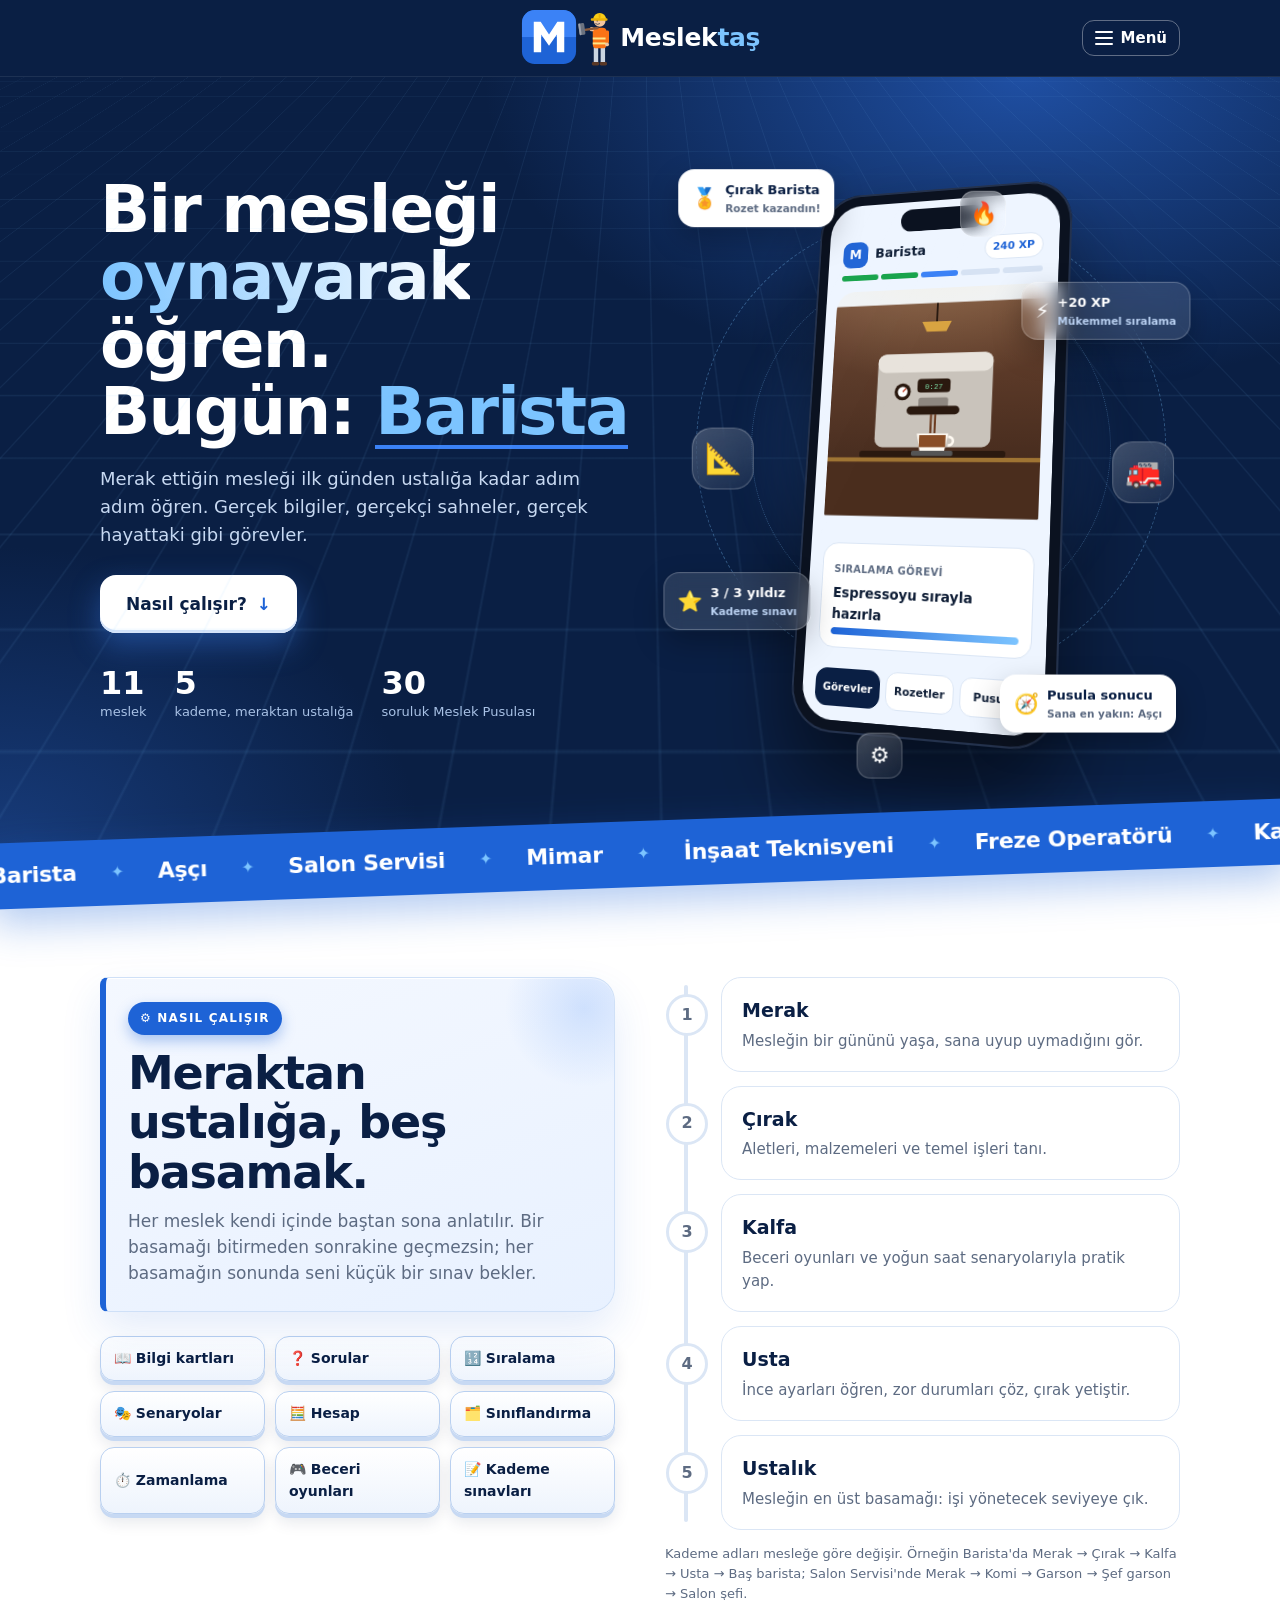
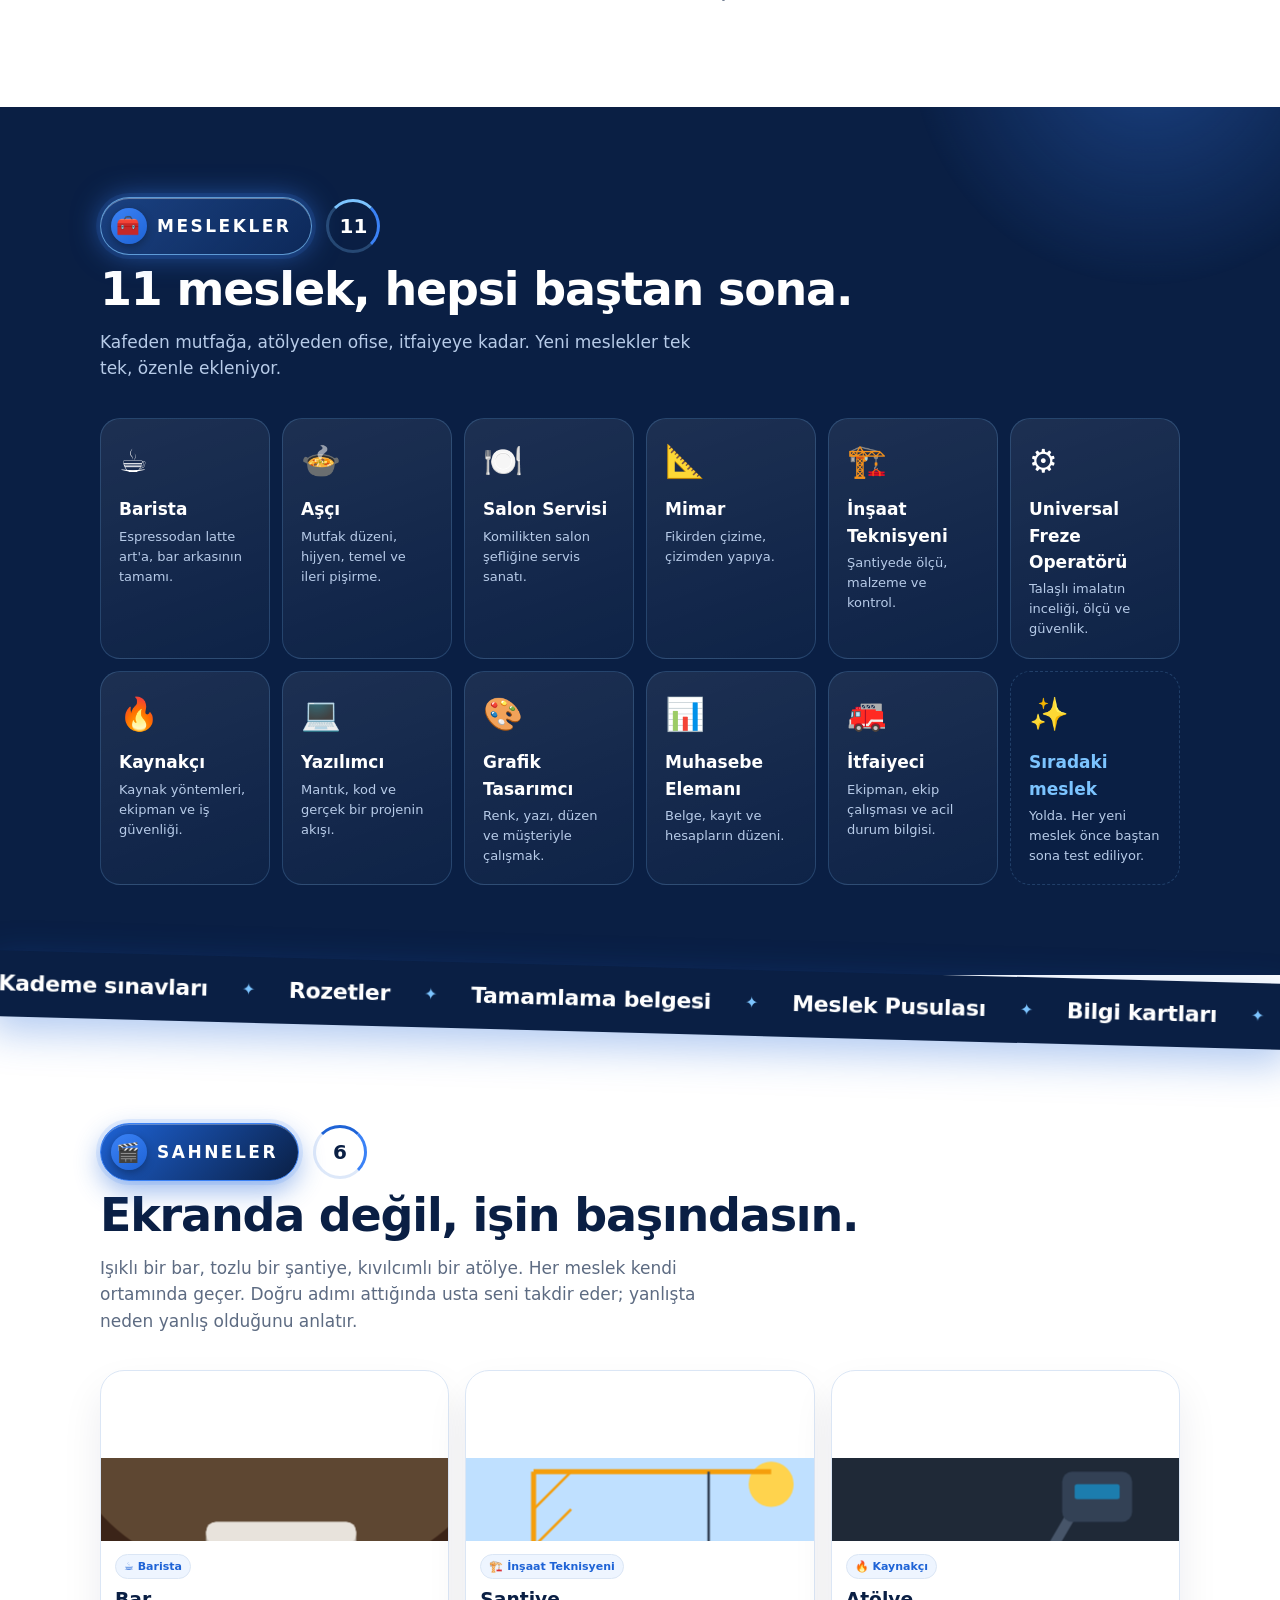
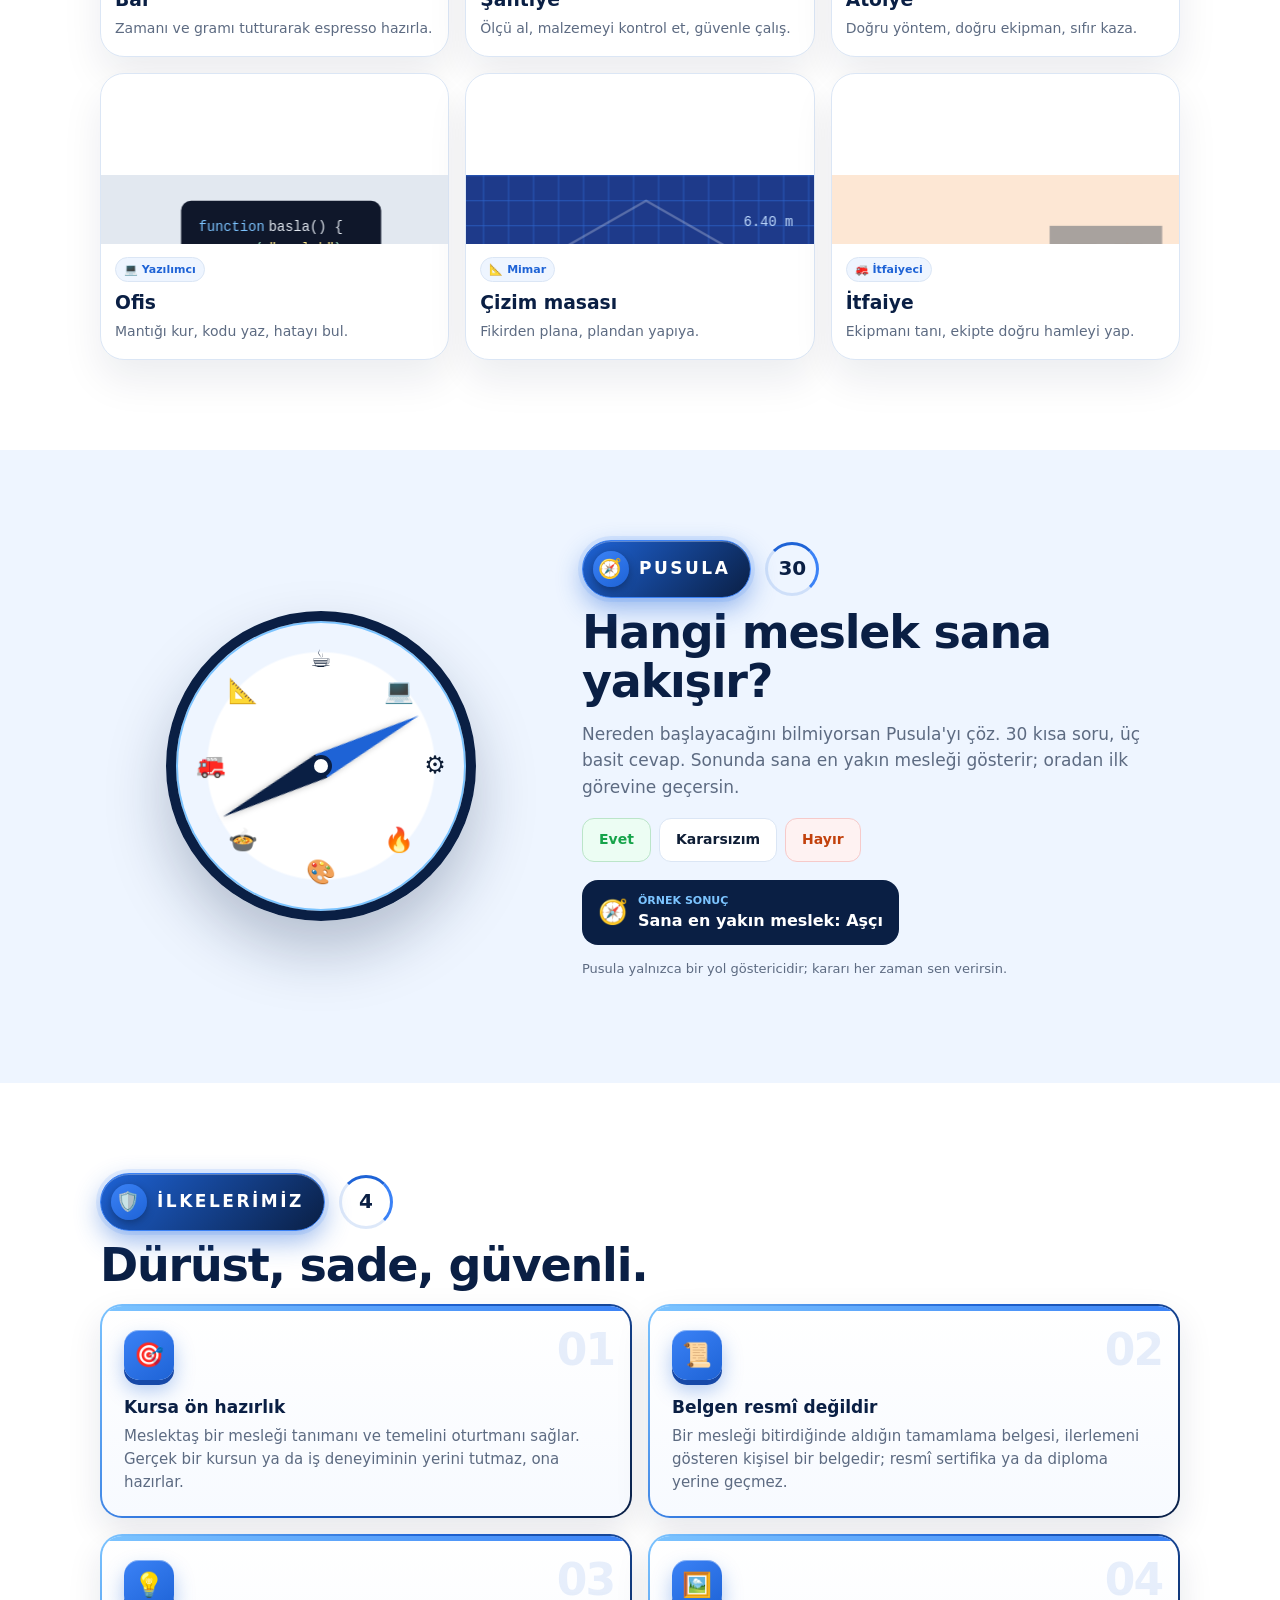
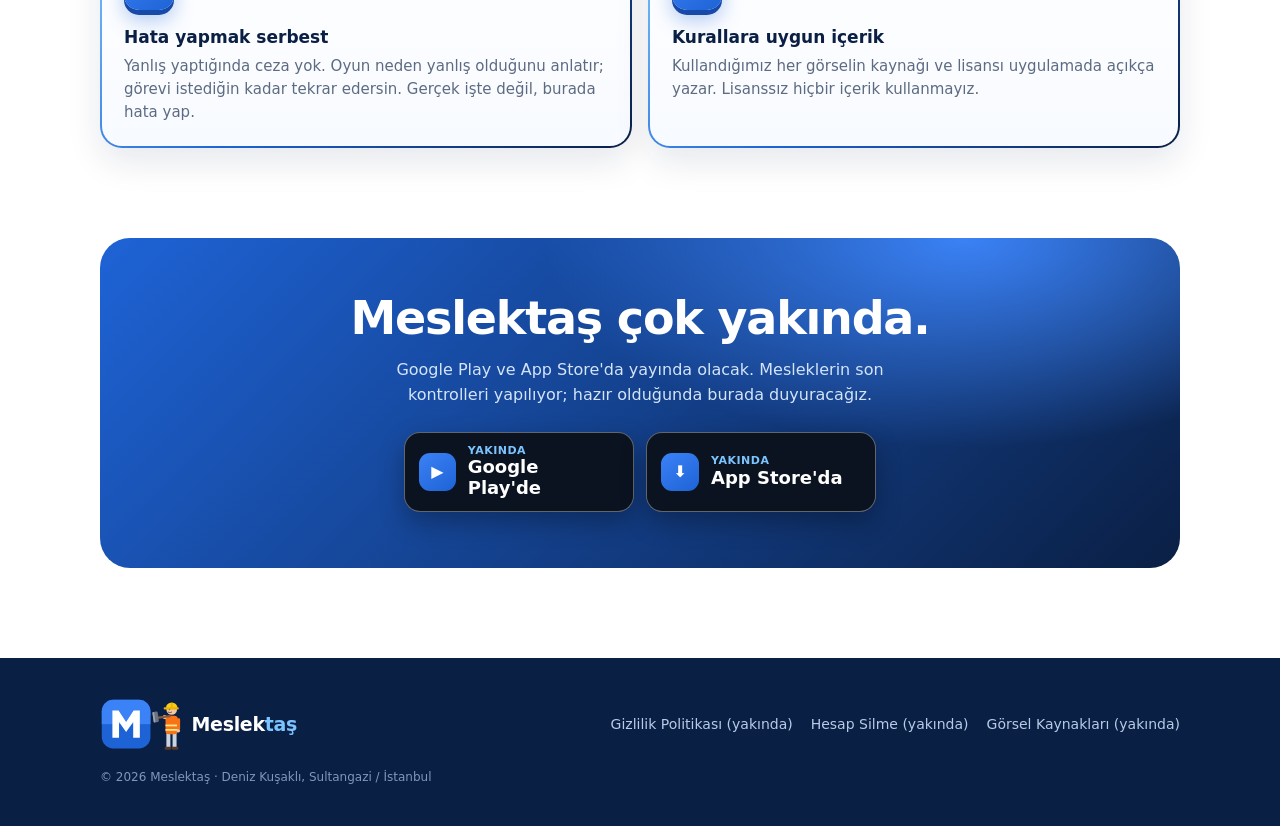
==== commit 8f0a9710: "Işıklı bölüm rozetleri Co-Authored-By: Claude Opus 5.5 <noreply@anthropic.com> Claude-Session: https" ====
--- a/index.html
+++ b/index.html
@@ -224,6 +224,23 @@
 .koyu h2{color:#fff}
 .koyu .giris-yazi{color:#b7cbe8}
 .koyu .ust-yazi{color:var(--gok)}
+.rozet-satir{display:flex;align-items:center;gap:14px;margin-bottom:6px}
+.isik-rozet{position:relative;overflow:hidden;display:inline-flex;align-items:center;gap:10px;padding:10px 20px 10px 10px;border-radius:99px;
+  background:linear-gradient(135deg,rgba(59,130,246,.35),rgba(30,99,214,.15));border:1.5px solid rgba(124,196,255,.7);
+  color:#fff;font-weight:900;font-size:17px;letter-spacing:2.5px;text-transform:uppercase;
+  box-shadow:0 0 0 4px rgba(59,130,246,.12),0 0 28px rgba(59,130,246,.55),inset 0 1px 0 rgba(255,255,255,.35)}
+.isik-rozet::after{content:"";position:absolute;top:0;bottom:0;width:40%;left:-60%;
+  background:linear-gradient(100deg,transparent,rgba(255,255,255,.45),transparent);animation:supur 3.2s ease-in-out infinite}
+@keyframes supur{0%,40%{left:-60%}80%,100%{left:130%}}
+.ir-ik{width:36px;height:36px;border-radius:50%;display:grid;place-items:center;font-size:19px;background:linear-gradient(145deg,var(--mavi2),var(--mavi));box-shadow:0 3px 8px rgba(0,0,0,.3)}
+.isik-rozet.acik{background:linear-gradient(135deg,var(--mavi),var(--lacivert));border-color:var(--mavi2);
+  box-shadow:0 0 0 4px rgba(59,130,246,.12),0 10px 26px rgba(30,99,214,.45),inset 0 1px 0 rgba(255,255,255,.3)}
+.sayi-halka.acik b{color:var(--lacivert)}
+.sayi-halka.acik i{border-color:rgba(30,99,214,.15);border-top-color:var(--mavi);border-right-color:var(--mavi2)}
+@media(max-width:480px){.isik-rozet{font-size:15px;letter-spacing:2px;padding:8px 16px 8px 8px}.ir-ik{width:32px;height:32px;font-size:17px}.sayi-halka{width:48px;height:48px}.sayi-halka b{font-size:18px}}
+.sayi-halka{position:relative;width:54px;height:54px;display:grid;place-items:center}
+.sayi-halka b{font-size:20px;font-weight:900;color:#fff}
+.sayi-halka i{position:absolute;inset:0;border-radius:50%;border:3px solid rgba(124,196,255,.25);border-top-color:var(--gok);border-right-color:var(--mavi2);animation:dondur 2.4s linear infinite}
 .isik-top{position:absolute;width:520px;height:520px;border-radius:50%;background:radial-gradient(circle,rgba(59,130,246,.35),transparent 65%);top:-120px;right:-160px;will-change:transform;pointer-events:none}
 .meslekler{display:grid;grid-template-columns:repeat(auto-fill,minmax(150px,1fr));gap:12px;position:relative}
 .meslek{background:linear-gradient(160deg,rgba(255,255,255,.08),rgba(255,255,255,.02));border:1px solid rgba(124,196,255,.2);border-radius:20px;padding:18px;
@@ -487,7 +504,10 @@
 <section class="koyu" id="meslekler">
   <div class="isik-top" id="isikTop"></div>
   <div class="wrap">
-    <div class="ust-yazi gor">Meslekler</div>
+    <div class="rozet-satir gor">
+      <span class="isik-rozet"><span class="ir-ik">🧰</span>Meslekler</span>
+      <span class="sayi-halka"><b>11</b><i></i></span>
+    </div>
     <h2 class="gor">11 meslek, hepsi baştan sona.</h2>
     <p class="giris-yazi gor">Kafeden mutfağa, atölyeden ofise, itfaiyeye kadar. Yeni meslekler tek tek, özenle ekleniyor.</p>
     <div class="meslekler">
@@ -511,7 +531,7 @@
 
 <section id="sahneler">
   <div class="wrap">
-    <div class="ust-yazi gor">Gerçekçi sahneler</div>
+    <div class="rozet-satir gor"><span class="isik-rozet acik"><span class="ir-ik">🎬</span>Sahneler</span><span class="sayi-halka acik"><b>6</b><i></i></span></div>
     <h2 class="gor">Ekranda değil, işin başındasın.</h2>
     <p class="giris-yazi gor">Işıklı bir bar, tozlu bir şantiye, kıvılcımlı bir atölye. Her meslek kendi ortamında geçer. Doğru adımı attığında usta seni takdir eder; yanlışta neden yanlış olduğunu anlatır.</p>
     <div class="altili">
@@ -591,7 +611,7 @@
       </div>
     </div>
     <div>
-      <div class="ust-yazi gor">Meslek Pusulası</div>
+      <div class="rozet-satir gor"><span class="isik-rozet acik"><span class="ir-ik">🧭</span>Pusula</span><span class="sayi-halka acik"><b>30</b><i></i></span></div>
       <h2 class="gor">Hangi meslek sana yakışır?</h2>
       <p class="giris-yazi gor" style="margin-bottom:0">Nereden başlayacağını bilmiyorsan Pusula'yı çöz. 30 kısa soru, üç basit cevap. Sonunda sana en yakın mesleği gösterir; oradan ilk görevine geçersin.</p>
       <div class="cevap gor"><span>Evet</span><span>Kararsızım</span><span>Hayır</span></div>
@@ -603,7 +623,7 @@
 
 <section id="ilkeler">
   <div class="wrap">
-    <div class="ust-yazi gor">İlkelerimiz</div>
+    <div class="rozet-satir gor"><span class="isik-rozet acik"><span class="ir-ik">🛡️</span>İlkelerimiz</span><span class="sayi-halka acik"><b>4</b><i></i></span></div>
     <h2 class="gor">Dürüst, sade, güvenli.</h2>
     <div class="ilkeler">
       <div class="ilke gor sol" data-no="01"><span class="ik">🎯</span><b>Kursa ön hazırlık</b><p>Meslektaş bir mesleği tanımanı ve temelini oturtmanı sağlar. Gerçek bir kursun ya da iş deneyiminin yerini tutmaz, ona hazırlar.</p></div>
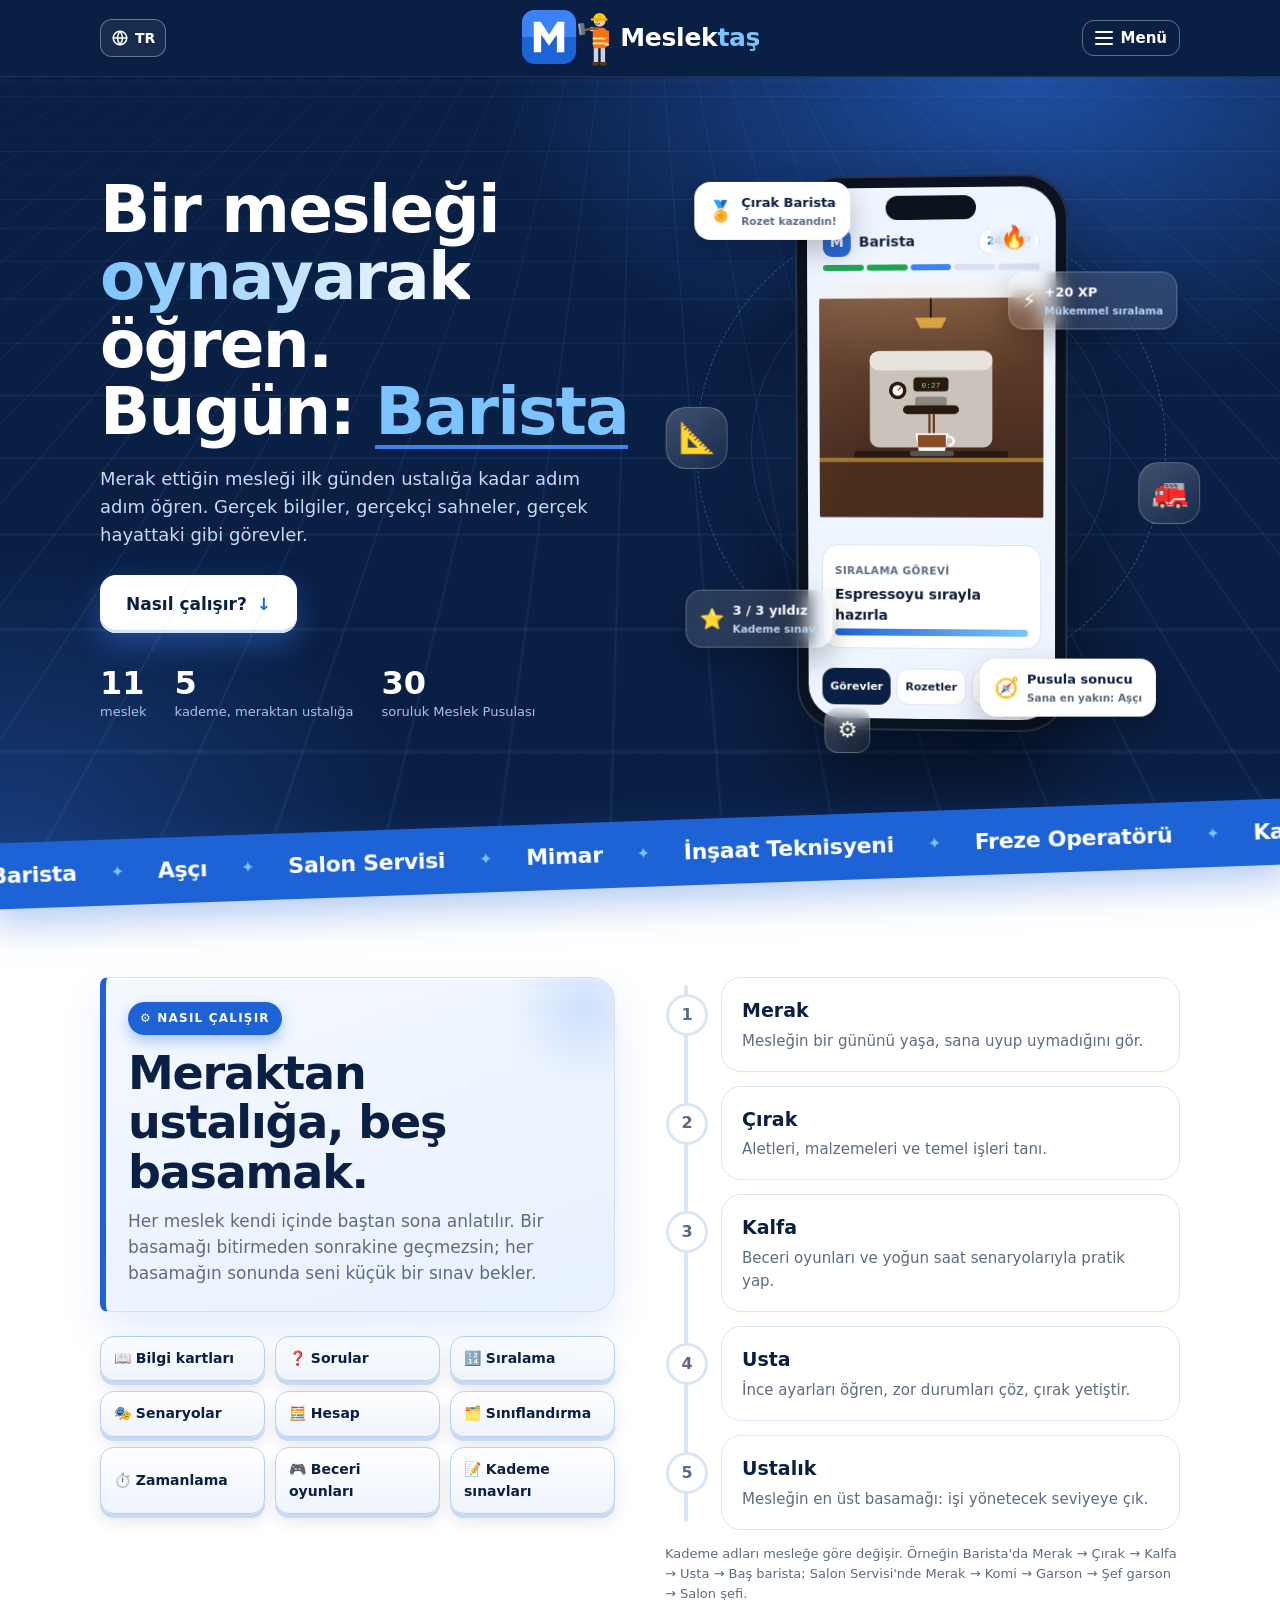
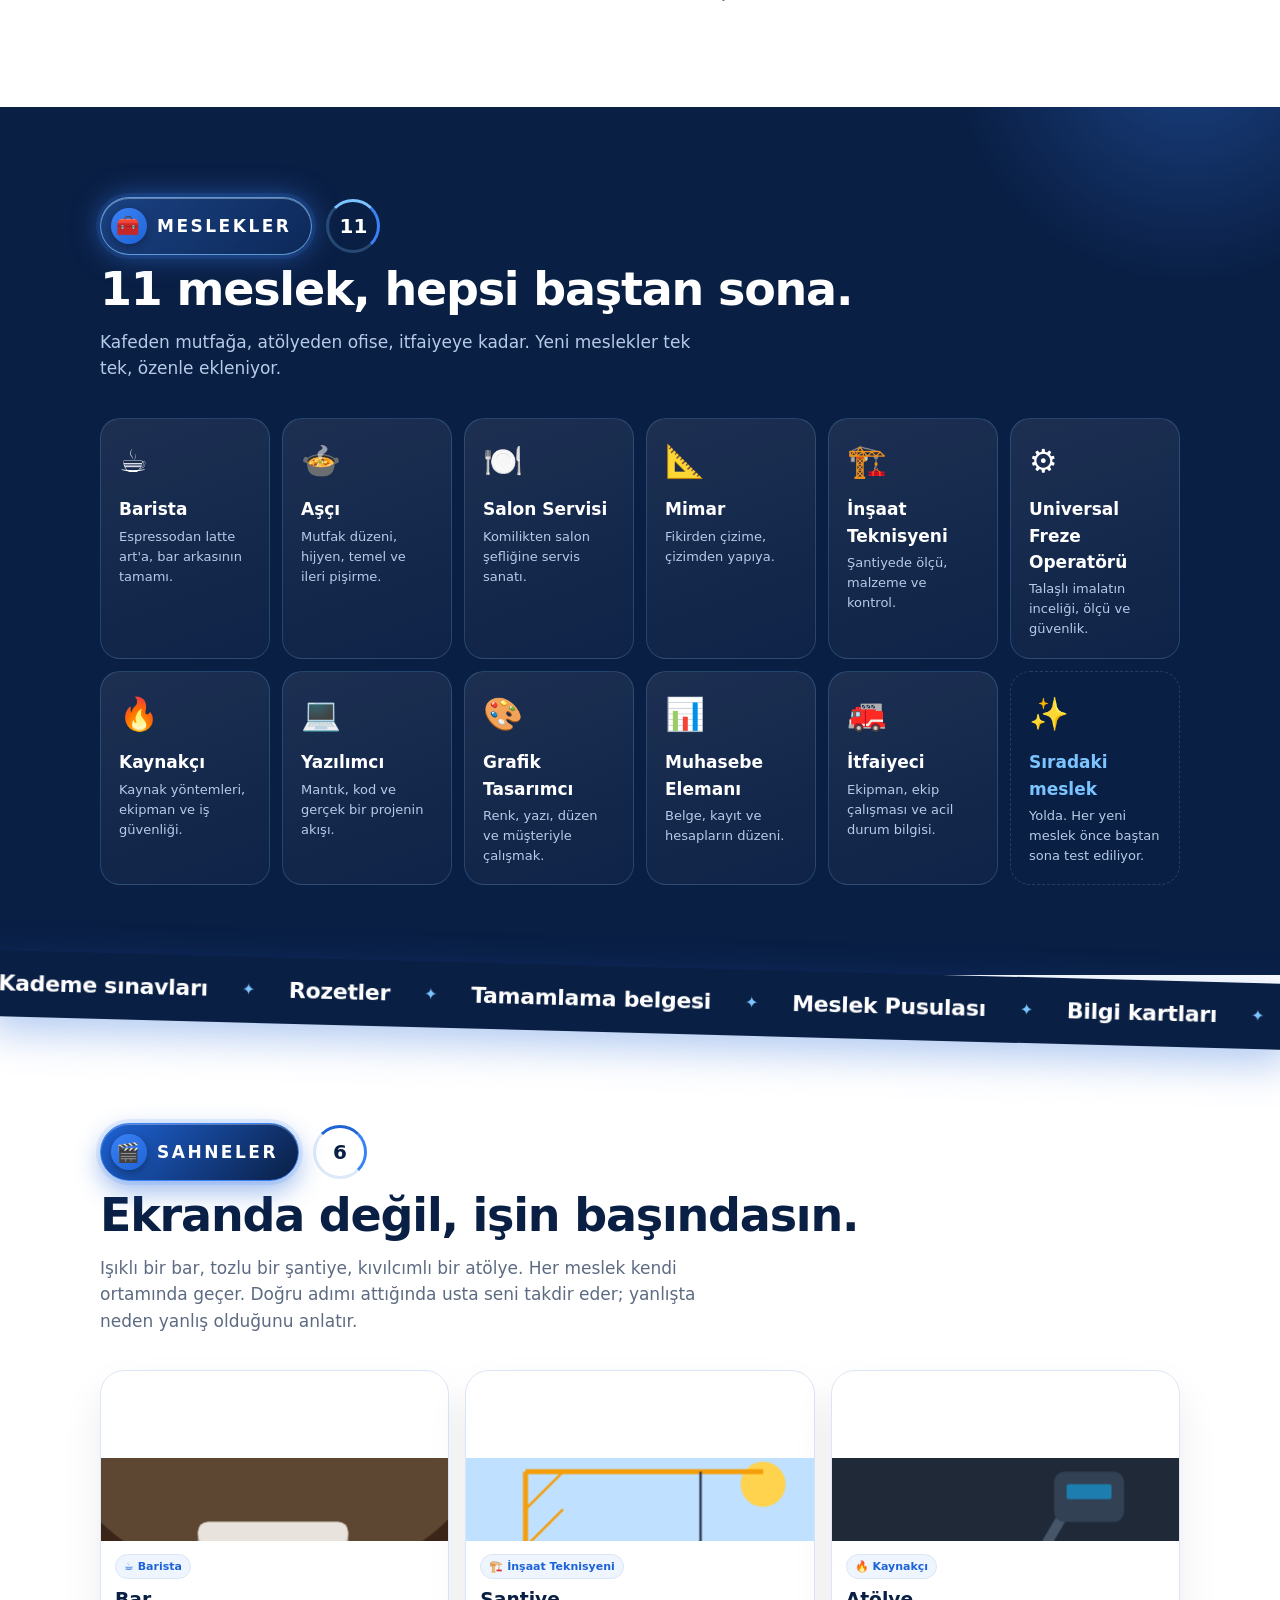
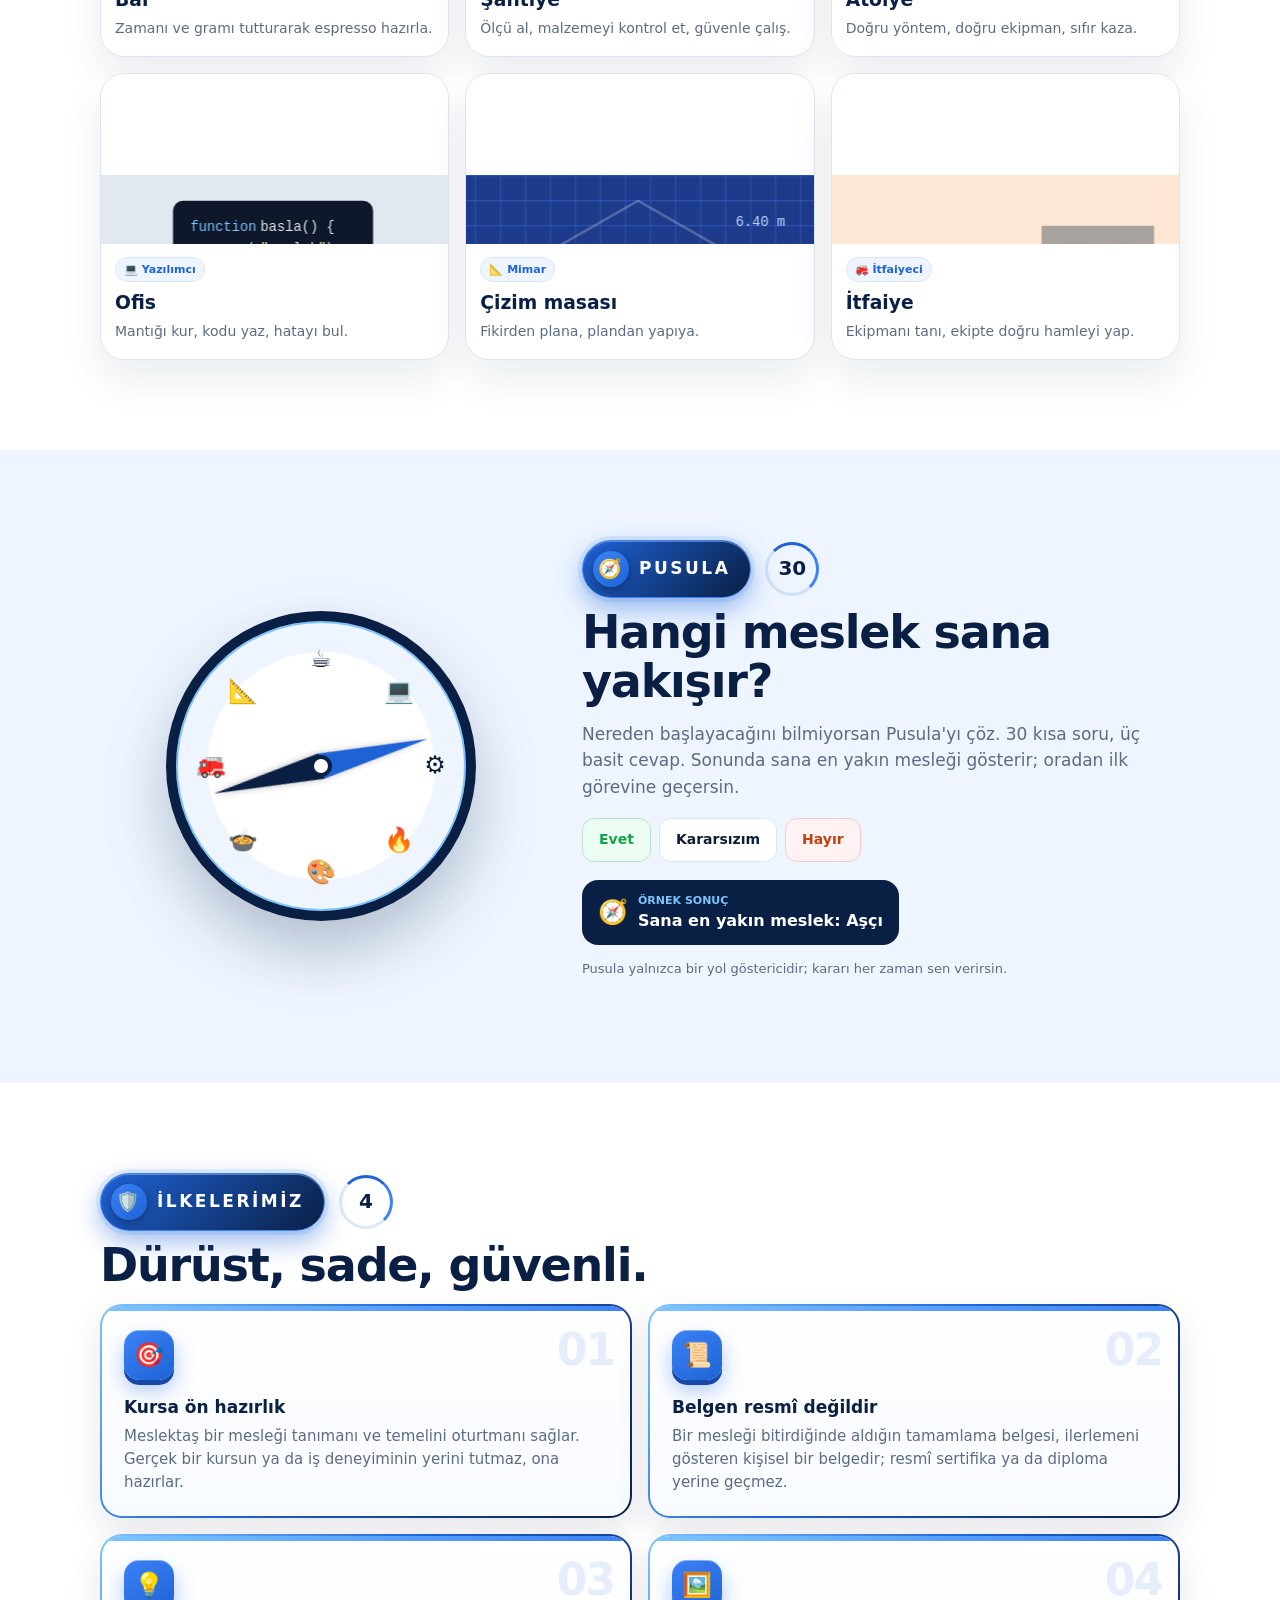
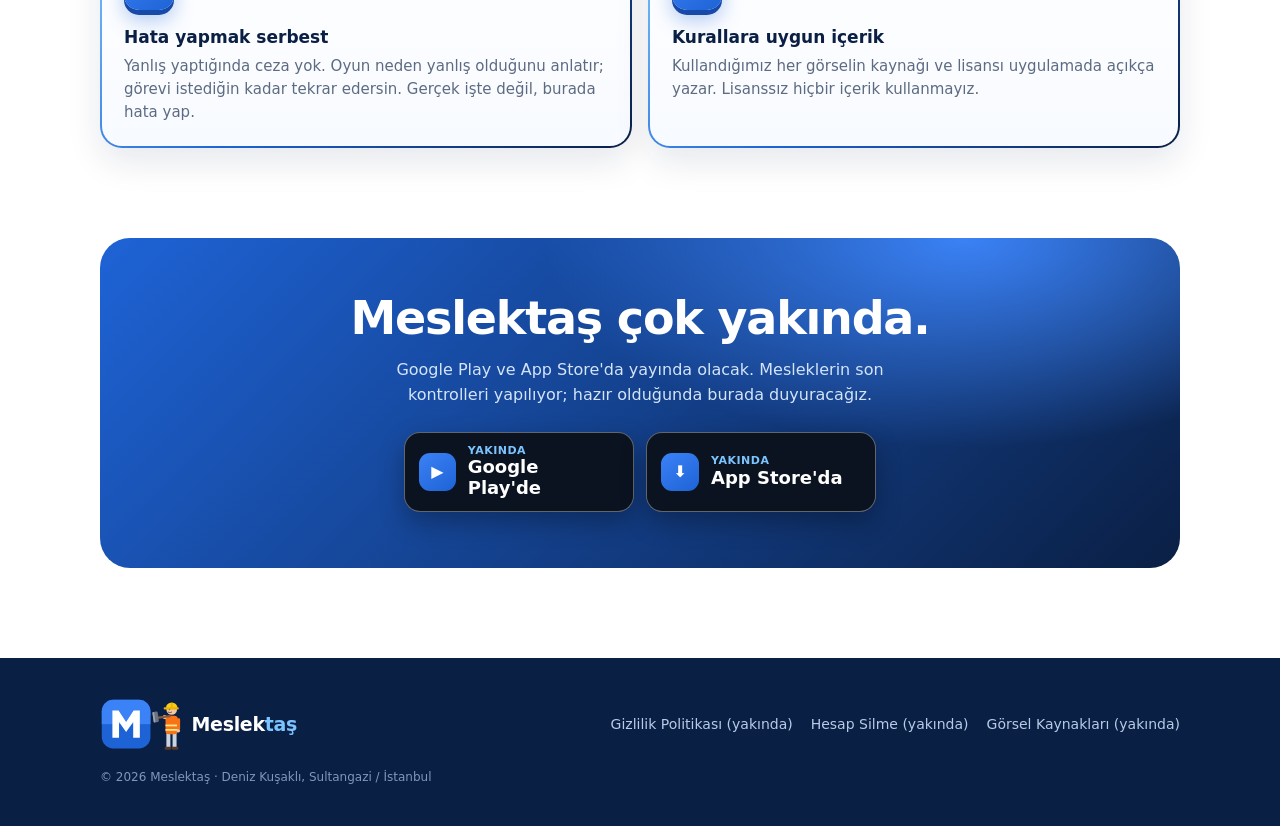
==== commit 15b6abe7: "Dil seçici: TR / EN / DE / AR Co-Authored-By: Claude Opus 5.5 <noreply@anthropic.com> Claude-Session" ====
--- a/index.html
+++ b/index.html
@@ -13,6 +13,7 @@
 }
 *{box-sizing:border-box;-webkit-tap-highlight-color:transparent}
 html{scroll-behavior:smooth}
+html,body{overflow-x:hidden}
 body{margin:0;background:var(--beyaz);color:var(--murekkep);overflow-x:hidden;
   font-family:system-ui,-apple-system,"Segoe UI",Roboto,"Helvetica Neue",Arial,sans-serif;line-height:1.55}
 a{color:inherit}
@@ -24,11 +25,31 @@
 .ust .wrap{display:grid;grid-template-columns:1fr auto 1fr;align-items:center;gap:12px;padding-top:8px;padding-bottom:8px}
 .ust .logo{grid-column:2;font-size:25px}
 .ust nav,.ust .menu-btn{grid-column:3;justify-self:end}
+.dil{grid-column:1;justify-self:start;position:relative}
+.dil-btn{display:inline-flex;align-items:center;gap:6px;background:rgba(255,255,255,.06);border:1.5px solid rgba(255,255,255,.35);color:#fff;border-radius:12px;padding:9px 10px;font:800 14px system-ui,sans-serif;cursor:pointer}
+.dil-btn[aria-expanded="true"]{background:rgba(124,196,255,.18);border-color:var(--gok)}
+.dil-menu{position:absolute;top:calc(100% + 8px);left:0;min-width:170px;margin:0;padding:6px;list-style:none;background:#fff;border-radius:14px;box-shadow:0 18px 40px rgba(0,0,0,.28);opacity:0;visibility:hidden;transform:translateY(-6px);transition:opacity .2s,transform .2s,visibility 0s .2s;z-index:60}
+.dil-menu.acik{opacity:1;visibility:visible;transform:none;transition:opacity .2s,transform .2s}
+.dil-menu button{width:100%;display:flex;justify-content:space-between;align-items:center;gap:10px;background:none;border:0;border-radius:10px;padding:10px 12px;font:600 15px system-ui,sans-serif;color:var(--murekkep);cursor:pointer;text-align:start}
+.dil-menu button:hover{background:var(--buz)}
+.dil-menu button[aria-checked="true"]{background:var(--mavi);color:#fff}
+.dil-menu button small{font-size:11px;font-weight:800;opacity:.6}
+html[dir="rtl"] .dil-menu{left:auto;right:0}
+html[dir="rtl"] .yol{padding-left:0;padding-right:56px}
+html[dir="rtl"] .yol .ray{left:auto;right:19px}
+html[dir="rtl"] .basamak .no{left:auto;right:-56px}
+html[dir="rtl"] .basamak.yan{transform:translateX(-6px)}
+html[dir="rtl"] .baslik-kutu{border-left:1px solid #cfe0f7;border-right:6px solid var(--mavi);border-radius:24px 8px 8px 24px}
+html[dir="rtl"] .ilke::after{right:auto;left:16px}
+html[dir="rtl"] .isik-rozet{padding:10px 10px 10px 20px;letter-spacing:0}
+html[dir="rtl"] .magaza{text-align:right;padding:12px 14px 12px 20px}
+@media(max-width:480px){.dil-btn{padding:9px 8px;font-size:13px}.dil-btn svg{width:16px;height:16px}}
 .ust .logo-svg{height:60px}
 .logo{display:flex;align-items:center;gap:10px;text-decoration:none;font-weight:900;font-size:19px;letter-spacing:-.3px}
 .logo i{font-style:normal;width:36px;height:36px;border-radius:11px;display:grid;place-items:center;
   background:linear-gradient(145deg,var(--mavi2),var(--mavi));color:#fff;font-size:19px;box-shadow:0 6px 18px rgba(59,130,246,.45)}
 .logo b{color:var(--gok);font-weight:900}
+.logo{direction:ltr}
 .logo-svg{height:54px;width:auto;display:block;overflow:visible}
 .lg-kol{transform-box:view-box;transform-origin:262px 120px;animation:lgvur 1.6s cubic-bezier(.5,0,.2,1) infinite}
 @keyframes lgvur{0%,55%{transform:rotate(58deg)}72%{transform:rotate(-4deg)}80%{transform:rotate(2deg)}100%{transform:rotate(58deg)}}
@@ -332,6 +353,15 @@
 
 <header class="ust" id="ust">
   <div class="wrap">
+    <div class="dil" id="dil">
+      <button class="dil-btn" id="dilBtn" type="button" aria-haspopup="true" aria-expanded="false" aria-controls="dilMenu" aria-label="Dil / Language"><svg width="18" height="18" viewBox="0 0 24 24" fill="none" stroke="currentColor" stroke-width="2" stroke-linecap="round" aria-hidden="true"><circle cx="12" cy="12" r="9"/><path d="M3 12h18M12 3a14 14 0 0 1 0 18M12 3a14 14 0 0 0 0 18"/></svg><span id="dilKod">TR</span></button>
+      <ul class="dil-menu" id="dilMenu" role="menu">
+        <li role="none"><button role="menuitemradio" aria-checked="true" data-dil="tr" lang="tr">Türkçe<small>TR</small></button></li>
+        <li role="none"><button role="menuitemradio" aria-checked="false" data-dil="en" lang="en">English<small>EN</small></button></li>
+        <li role="none"><button role="menuitemradio" aria-checked="false" data-dil="de" lang="de">Deutsch<small>DE</small></button></li>
+        <li role="none"><button role="menuitemradio" aria-checked="false" data-dil="ar" lang="ar" dir="rtl">العربية<small>AR</small></button></li>
+      </ul>
+    </div>
     <a class="logo" href="#" aria-label="Meslektaş ana sayfa"><svg class="logo-svg" viewBox="96 72 184 122" aria-hidden="true">
 <g class="lg-harf"><rect x="100" y="76" width="110" height="110" rx="26" fill="#1e63d6"/><rect x="100" y="76" width="110" height="55" rx="26" fill="#3b82f6"/><rect x="100" y="106" width="110" height="25" fill="#3b82f6"/>
 <path d="M124 162V100h14l17 26 17-26h14v62h-15V126l-16 23-16-23v36z" fill="#fff"/></g>
@@ -673,6 +703,176 @@
 </footer>
 
 <script>
+var SOZLUK={
+"Nasıl çalışır":["How it works","So funktioniert's","كيف يعمل"],
+"Meslekler":["Professions","Berufe","المهن"],
+"Sahneler":["Scenes","Szenen","المشاهد"],
+"Meslek Pusulası":["Career Compass","Berufskompass","بوصلة المهن"],
+"İlkelerimiz":["Our principles","Unsere Prinzipien","مبادئنا"],
+"Menü":["Menu","Menü","القائمة"],
+"Yasal":["Legal","Rechtliches","قانوني"],
+"Gizlilik Politikası":["Privacy Policy","Datenschutzerklärung","سياسة الخصوصية"],
+"yakında":["coming soon","bald","قريبًا"],
+"KVKK":["KVKK (Data Protection)","KVKK (Datenschutz)","KVKK (حماية البيانات)"],
+"Kullanım Koşulları":["Terms of Use","Nutzungsbedingungen","شروط الاستخدام"],
+"Hesap silme":["Delete account","Konto löschen","حذف الحساب"],
+"Görsel kaynakları":["Image credits","Bildnachweise","مصادر الصور"],
+"İletişim":["Contact","Kontakt","التواصل"],
+"Destek e-postası":["Support email","Support-E-Mail","بريد الدعم"],
+"Bir mesleği":["Learn a profession","Lerne einen Beruf","تعلّم مهنة"],
+"oynayarak":["by playing","spielend","باللعب"],
+"öğren.":[".",".","."],
+"Bugün:":["Today:","Heute:","اليوم:"],
+"Merak ettiğin mesleği ilk günden ustalığa kadar adım adım öğren. Gerçek bilgiler, gerçekçi sahneler, gerçek hayattaki gibi görevler.":["Learn the profession you're curious about step by step, from day one to mastery. Real knowledge, realistic scenes, tasks just like in real life.","Lerne den Beruf, der dich interessiert, Schritt für Schritt – vom ersten Tag bis zur Meisterschaft. Echtes Wissen, realistische Szenen, Aufgaben wie im echten Leben.","تعلّم المهنة التي تثير فضولك خطوة بخطوة، من اليوم الأول حتى الإتقان. معلومات حقيقية، ومشاهد واقعية، ومهام كما في الحياة الحقيقية."],
+"Nasıl çalışır?":["How does it work?","Wie funktioniert's?","كيف يعمل؟"],
+"meslek":["professions","Berufe","مهنة"],
+"kademe, meraktan ustalığa":["levels, from curiosity to mastery","Stufen, von Neugier bis Meisterschaft","مستويات، من الفضول إلى الإتقان"],
+"soruluk Meslek Pusulası":["Career Compass questions","Fragen im Berufskompass","سؤالًا في بوصلة المهن"],
+"Çırak Barista":["Apprentice Barista","Barista-Lehrling","باريستا متدرّب"],
+"Rozet kazandın!":["Badge earned!","Abzeichen verdient!","حصلت على شارة!"],
+"Mükemmel sıralama":["Perfect order","Perfekte Reihenfolge","ترتيب مثالي"],
+"3 / 3 yıldız":["3 / 3 stars","3 / 3 Sterne","٣ / ٣ نجوم"],
+"Kademe sınavı":["Level exam","Stufenprüfung","اختبار المستوى"],
+"Pusula sonucu":["Compass result","Kompass-Ergebnis","نتيجة البوصلة"],
+"Sana en yakın: Aşçı":["Your best match: Cook","Passt am besten: Koch","الأقرب إليك: طاهٍ"],
+"Sıralama görevi":["Ordering task","Reihenfolge-Aufgabe","مهمة ترتيب"],
+"Zamanlama görevi":["Timing task","Timing-Aufgabe","مهمة توقيت"],
+"Senaryo görevi":["Scenario task","Szenario-Aufgabe","مهمة سيناريو"],
+"Espressoyu sırayla hazırla":["Make the espresso step by step","Bereite den Espresso Schritt für Schritt zu","حضّر الإسبريسو بالترتيب"],
+"Mercimek çorbasını kıvamında pişir":["Cook the lentil soup just right","Koche die Linsensuppe genau richtig","اطبخ شوربة العدس بالقوام المناسب"],
+"Masayı yeniden hazırla":["Reset the table","Deck den Tisch neu ein","أعد تجهيز الطاولة"],
+"Görevler":["Tasks","Aufgaben","المهام"],
+"Rozetler":["Badges","Abzeichen","الشارات"],
+"Pusula":["Compass","Kompass","البوصلة"],
+"Barista":["Barista","Barista","باريستا"],
+"Aşçı":["Cook","Koch","طاهٍ"],
+"Garson":["Waiter","Kellner","نادل"],
+"Salon Servisi":["Restaurant Service","Restaurantservice","خدمة الصالة"],
+"Mimar":["Architect","Architekt","مهندس معماري"],
+"İnşaat Teknisyeni":["Construction Technician","Bautechniker","فني إنشاءات"],
+"Freze Operatörü":["Milling Operator","Fräser","مشغّل التفريز"],
+"Freze ustası":["Milling operator","Fräser","مشغّل تفريز"],
+"Teknisyen":["Technician","Techniker","فني"],
+"Tasarımcı":["Designer","Designer","مصمم"],
+"Muhasebeci":["Accountant","Buchhalter","محاسب"],
+"Kaynakçı":["Welder","Schweißer","لحّام"],
+"Yazılımcı":["Software Developer","Softwareentwickler","مطوّر برمجيات"],
+"Grafik Tasarımcı":["Graphic Designer","Grafikdesigner","مصمم جرافيك"],
+"Muhasebe Elemanı":["Accounting Clerk","Buchhaltungskraft","موظف محاسبة"],
+"İtfaiyeci":["Firefighter","Feuerwehrmann","رجل إطفاء"],
+"Universal Freze Operatörü":["Universal Milling Operator","Universalfräser","مشغّل التفريز الشامل"],
+"Meraktan ustalığa, beş basamak.":["From curiosity to mastery, in five steps.","Von Neugier zur Meisterschaft – in fünf Stufen.","من الفضول إلى الإتقان، في خمس درجات."],
+"Her meslek kendi içinde baştan sona anlatılır. Bir basamağı bitirmeden sonrakine geçmezsin; her basamağın sonunda seni küçük bir sınav bekler.":["Each profession is taught from start to finish on its own. You can't skip a step before finishing it, and a short exam waits at the end of each one.","Jeder Beruf wird für sich von Anfang bis Ende vermittelt. Du gehst erst weiter, wenn eine Stufe abgeschlossen ist – am Ende jeder Stufe wartet eine kleine Prüfung.","تُشرح كل مهنة من البداية إلى النهاية بشكل مستقل. لا تنتقل إلى الدرجة التالية قبل إنهاء الحالية، وفي نهاية كل درجة ينتظرك اختبار قصير."],
+"Bilgi kartları":["Info cards","Infokarten","بطاقات المعلومات"],
+"Sorular":["Questions","Fragen","أسئلة"],
+"Sıralama":["Ordering","Reihenfolge","ترتيب"],
+"Senaryolar":["Scenarios","Szenarien","سيناريوهات"],
+"Hesap":["Calculations","Rechnen","حسابات"],
+"Sınıflandırma":["Sorting","Zuordnen","تصنيف"],
+"Zamanlama":["Timing","Timing","توقيت"],
+"Beceri oyunları":["Skill games","Geschicklichkeitsspiele","ألعاب المهارة"],
+"Kademe sınavları":["Level exams","Stufenprüfungen","اختبارات المستويات"],
+"Merak":["Curiosity","Neugier","الفضول"],
+"Mesleğin bir gününü yaşa, sana uyup uymadığını gör.":["Live a day in the job and see if it suits you.","Erlebe einen Tag im Beruf und finde heraus, ob er zu dir passt.","عِش يومًا في المهنة واكتشف إن كانت تناسبك."],
+"Çırak":["Apprentice","Lehrling","متدرّب"],
+"Aletleri, malzemeleri ve temel işleri tanı.":["Get to know the tools, materials and basic tasks.","Lerne Werkzeuge, Materialien und Grundaufgaben kennen.","تعرّف على الأدوات والمواد والأعمال الأساسية."],
+"Kalfa":["Journeyman","Geselle","حِرفي"],
+"Beceri oyunları ve yoğun saat senaryolarıyla pratik yap.":["Practise with skill games and rush-hour scenarios.","Übe mit Geschicklichkeitsspielen und Stoßzeit-Szenarien.","تدرّب بألعاب المهارة وسيناريوهات أوقات الذروة."],
+"Usta":["Master","Meister","معلّم"],
+"İnce ayarları öğren, zor durumları çöz, çırak yetiştir.":["Learn the fine-tuning, solve tough situations, train apprentices.","Lerne die Feinheiten, löse schwierige Situationen, bilde Lehrlinge aus.","تعلّم الضبط الدقيق، وحلّ المواقف الصعبة، ودرّب المتدرّبين."],
+"Ustalık":["Mastery","Meisterschaft","الإتقان"],
+"Mesleğin en üst basamağı: işi yönetecek seviyeye çık.":["The top of the profession: reach the level where you run the work.","Die höchste Stufe: Erreiche das Niveau, auf dem du die Arbeit leitest.","قمة المهنة: اصعد إلى مستوى إدارة العمل."],
+"Kademe adları mesleğe göre değişir. Örneğin Barista'da Merak → Çırak → Kalfa → Usta → Baş barista; Salon Servisi'nde Merak → Komi → Garson → Şef garson → Salon şefi.":["Level names vary by profession. For Barista: Curiosity → Apprentice → Journeyman → Master → Head barista; for Restaurant Service: Curiosity → Busser → Waiter → Head waiter → Restaurant manager.","Die Stufennamen hängen vom Beruf ab. Beim Barista: Neugier → Lehrling → Geselle → Meister → Head-Barista; im Restaurantservice: Neugier → Commis → Kellner → Chef de Rang → Restaurantleiter.","تختلف أسماء المستويات حسب المهنة. في الباريستا: الفضول ← متدرّب ← حِرفي ← معلّم ← رئيس الباريستا؛ وفي خدمة الصالة: الفضول ← مساعد نادل ← نادل ← رئيس النُدُل ← مدير الصالة."],
+"11 meslek, hepsi baştan sona.":["11 professions, each from start to finish.","11 Berufe, jeder von Anfang bis Ende.","١١ مهنة، كلٌّ منها من البداية إلى النهاية."],
+"Kafeden mutfağa, atölyeden ofise, itfaiyeye kadar. Yeni meslekler tek tek, özenle ekleniyor.":["From café to kitchen, workshop to office, all the way to the fire station. New professions are added one by one, with care.","Vom Café in die Küche, von der Werkstatt ins Büro bis zur Feuerwache. Neue Berufe kommen nach und nach, mit Sorgfalt.","من المقهى إلى المطبخ، ومن الورشة إلى المكتب، وحتى الإطفاء. تُضاف مهن جديدة واحدةً تلو الأخرى بعناية."],
+"Espressodan latte art'a, bar arkasının tamamı.":["From espresso to latte art – everything behind the bar.","Von Espresso bis Latte Art – alles hinter der Bar.","من الإسبريسو إلى فن اللاتيه، كل ما وراء البار."],
+"Mutfak düzeni, hijyen, temel ve ileri pişirme.":["Kitchen order, hygiene, basic and advanced cooking.","Küchenorganisation, Hygiene, Grund- und Fortgeschrittenenkochen.","تنظيم المطبخ، والنظافة، والطهي الأساسي والمتقدم."],
+"Komilikten salon şefliğine servis sanatı.":["The art of service, from busser to restaurant manager.","Die Kunst des Service, vom Commis bis zum Restaurantleiter.","فن الخدمة، من مساعد النادل إلى مدير الصالة."],
+"Fikirden çizime, çizimden yapıya.":["From idea to drawing, from drawing to building.","Von der Idee zur Zeichnung, von der Zeichnung zum Bau.","من الفكرة إلى الرسم، ومن الرسم إلى البناء."],
+"Şantiyede ölçü, malzeme ve kontrol.":["Measuring, materials and inspection on site.","Messen, Material und Kontrolle auf der Baustelle.","القياس والمواد والمراقبة في موقع البناء."],
+"Talaşlı imalatın inceliği, ölçü ve güvenlik.":["The finesse of machining, precision and safety.","Die Feinheiten der Zerspanung, Präzision und Sicherheit.","دقة التشغيل الآلي، والقياس، والسلامة."],
+"Kaynak yöntemleri, ekipman ve iş güvenliği.":["Welding methods, equipment and workplace safety.","Schweißverfahren, Ausrüstung und Arbeitssicherheit.","طرق اللحام، والمعدات، والسلامة المهنية."],
+"Mantık, kod ve gerçek bir projenin akışı.":["Logic, code and the flow of a real project.","Logik, Code und der Ablauf eines echten Projekts.","المنطق، والبرمجة، وسير مشروع حقيقي."],
+"Renk, yazı, düzen ve müşteriyle çalışmak.":["Colour, type, layout and working with clients.","Farbe, Schrift, Layout und die Arbeit mit Kunden.","الألوان، والخطوط، والتنسيق، والعمل مع العملاء."],
+"Belge, kayıt ve hesapların düzeni.":["Keeping documents, records and accounts in order.","Ordnung in Belegen, Buchungen und Konten.","تنظيم المستندات والقيود والحسابات."],
+"Ekipman, ekip çalışması ve acil durum bilgisi.":["Equipment, teamwork and emergency know-how.","Ausrüstung, Teamarbeit und Notfallwissen.","المعدات، والعمل الجماعي، ومعرفة الطوارئ."],
+"Sıradaki meslek":["Next profession","Nächster Beruf","المهنة التالية"],
+"Yolda. Her yeni meslek önce baştan sona test ediliyor.":["On its way. Every new profession is fully tested first.","Unterwegs. Jeder neue Beruf wird vorher komplett getestet.","في الطريق. تُختبر كل مهنة جديدة بالكامل أولًا."],
+"Tamamlama belgesi":["Completion certificate","Abschlussbescheinigung","شهادة إتمام"],
+"Ekranda değil, işin başındasın.":["You're not at a screen – you're on the job.","Du sitzt nicht vor dem Bildschirm – du bist mitten im Job.","لست أمام شاشة، بل في قلب العمل."],
+"Işıklı bir bar, tozlu bir şantiye, kıvılcımlı bir atölye. Her meslek kendi ortamında geçer. Doğru adımı attığında usta seni takdir eder; yanlışta neden yanlış olduğunu anlatır.":["A bright bar, a dusty site, a workshop full of sparks. Each profession takes place in its own setting. When you get it right, the master praises you; when you get it wrong, they explain why.","Eine helle Bar, eine staubige Baustelle, eine Werkstatt voller Funken. Jeder Beruf spielt in seiner eigenen Umgebung. Machst du es richtig, lobt dich der Meister; machst du einen Fehler, erklärt er dir, warum.","بار مضيء، وموقع بناء مغبرّ، وورشة يتطاير فيها الشرر. تجري كل مهنة في بيئتها الخاصة. عندما تخطو الخطوة الصحيحة يثني عليك المعلّم، وعندما تخطئ يشرح لك السبب."],
+"Bar":["Bar","Bar","البار"],
+"Zamanı ve gramı tutturarak espresso hazırla.":["Make espresso with the right time and weight.","Bereite Espresso mit der richtigen Zeit und Menge zu.","حضّر الإسبريسو بالوقت والوزن الصحيحين."],
+"Şantiye":["Construction site","Baustelle","موقع البناء"],
+"Ölçü al, malzemeyi kontrol et, güvenle çalış.":["Measure, check materials, work safely.","Messen, Material prüfen, sicher arbeiten.","قِس، وافحص المواد، واعمل بأمان."],
+"Atölye":["Workshop","Werkstatt","الورشة"],
+"Doğru yöntem, doğru ekipman, sıfır kaza.":["Right method, right gear, zero accidents.","Richtige Methode, richtige Ausrüstung, null Unfälle.","الطريقة الصحيحة، والمعدات الصحيحة، وصفر حوادث."],
+"Ofis":["Office","Büro","المكتب"],
+"Mantığı kur, kodu yaz, hatayı bul.":["Build the logic, write the code, find the bug.","Logik aufbauen, Code schreiben, Fehler finden.","ابنِ المنطق، واكتب الشيفرة، وابحث عن الخطأ."],
+"Çizim masası":["Drawing table","Zeichentisch","طاولة الرسم"],
+"Fikirden plana, plandan yapıya.":["From idea to plan, from plan to building.","Von der Idee zum Plan, vom Plan zum Bau.","من الفكرة إلى المخطط، ومن المخطط إلى البناء."],
+"İtfaiye":["Fire station","Feuerwache","الإطفاء"],
+"Ekipmanı tanı, ekipte doğru hamleyi yap.":["Know your equipment, make the right move as a team.","Kenne deine Ausrüstung, handle im Team richtig.","اعرف معداتك، واتخذ الخطوة الصحيحة ضمن الفريق."],
+"Hangi meslek sana yakışır?":["Which profession suits you?","Welcher Beruf passt zu dir?","أي مهنة تناسبك؟"],
+"Nereden başlayacağını bilmiyorsan Pusula'yı çöz. 30 kısa soru, üç basit cevap. Sonunda sana en yakın mesleği gösterir; oradan ilk görevine geçersin.":["Not sure where to start? Take the Compass. 30 short questions, three simple answers. It shows the profession closest to you, and from there you jump into your first task.","Du weißt nicht, wo du anfangen sollst? Mach den Kompass. 30 kurze Fragen, drei einfache Antworten. Am Ende zeigt er dir den passendsten Beruf – und du startest direkt mit deiner ersten Aufgabe.","لا تعرف من أين تبدأ؟ أجب عن البوصلة. ٣٠ سؤالًا قصيرًا وثلاث إجابات بسيطة. في النهاية تُظهر لك أقرب مهنة إليك، ومنها تنتقل إلى مهمتك الأولى."],
+"Evet":["Yes","Ja","نعم"],
+"Kararsızım":["Not sure","Unsicher","لست متأكدًا"],
+"Hayır":["No","Nein","لا"],
+"ÖRNEK SONUÇ":["SAMPLE RESULT","BEISPIELERGEBNIS","نتيجة مثال"],
+"Sana en yakın meslek:":["Your best-matching profession:","Dein passendster Beruf:","المهنة الأقرب إليك:"],
+"Pusula yalnızca bir yol göstericidir; kararı her zaman sen verirsin.":["The Compass is only a guide – the decision is always yours.","Der Kompass ist nur ein Wegweiser – die Entscheidung triffst immer du.","البوصلة مجرد دليل، والقرار لك دائمًا."],
+"Dürüst, sade, güvenli.":["Honest, simple, safe.","Ehrlich, einfach, sicher.","صادق، بسيط، آمن."],
+"Kursa ön hazırlık":["Preparation for a course","Vorbereitung auf einen Kurs","تحضير مسبق للدورة"],
+"Meslektaş bir mesleği tanımanı ve temelini oturtmanı sağlar. Gerçek bir kursun ya da iş deneyiminin yerini tutmaz, ona hazırlar.":["Meslektaş helps you get to know a profession and build its foundations. It doesn't replace a real course or work experience – it prepares you for them.","Meslektaş hilft dir, einen Beruf kennenzulernen und die Grundlagen zu legen. Es ersetzt keinen echten Kurs und keine Berufserfahrung, sondern bereitet dich darauf vor.","يساعدك Meslektaş على التعرّف على المهنة وبناء أساسها. لا يحلّ محلّ دورة حقيقية أو خبرة عمل، بل يُعدّك لهما."],
+"Belgen resmî değildir":["Your certificate isn't official","Deine Bescheinigung ist nicht amtlich","شهادتك ليست رسمية"],
+"Bir mesleği bitirdiğinde aldığın tamamlama belgesi, ilerlemeni gösteren kişisel bir belgedir; resmî sertifika ya da diploma yerine geçmez.":["The completion certificate you get when you finish a profession is a personal record of your progress; it doesn't replace an official certificate or diploma.","Die Abschlussbescheinigung, die du nach einem Beruf erhältst, ist ein persönlicher Nachweis deines Fortschritts; sie ersetzt kein amtliches Zertifikat und kein Diplom.","شهادة الإتمام التي تحصل عليها عند إنهاء مهنة هي وثيقة شخصية تُظهر تقدّمك، ولا تحلّ محلّ شهادة رسمية أو دبلوم."],
+"Hata yapmak serbest":["Mistakes are allowed","Fehler sind erlaubt","الخطأ مسموح"],
+"Yanlış yaptığında ceza yok. Oyun neden yanlış olduğunu anlatır; görevi istediğin kadar tekrar edersin. Gerçek işte değil, burada hata yap.":["No penalty when you get it wrong. The game explains why, and you can repeat a task as often as you like. Make your mistakes here, not on the real job.","Keine Strafe bei Fehlern. Das Spiel erklärt dir, warum etwas falsch war, und du kannst jede Aufgabe beliebig oft wiederholen. Mach deine Fehler hier, nicht im echten Job.","لا عقوبة عند الخطأ. تشرح اللعبة سبب الخطأ، ويمكنك إعادة المهمة كما تشاء. أخطئ هنا، لا في العمل الحقيقي."],
+"Kurallara uygun içerik":["Content by the rules","Regelkonforme Inhalte","محتوى ملتزم بالقواعد"],
+"Kullandığımız her görselin kaynağı ve lisansı uygulamada açıkça yazar. Lisanssız hiçbir içerik kullanmayız.":["The source and licence of every image we use are clearly listed in the app. We never use unlicensed content.","Quelle und Lizenz jedes verwendeten Bildes stehen klar in der App. Wir nutzen keine unlizenzierten Inhalte.","يُذكر مصدر كل صورة نستخدمها وترخيصها بوضوح في التطبيق. لا نستخدم أي محتوى غير مرخّص."],
+"Meslektaş çok yakında.":["Meslektaş is coming soon.","Meslektaş kommt bald.","Meslektaş قريبًا جدًا."],
+"Google Play ve App Store'da yayında olacak. Mesleklerin son kontrolleri yapılıyor; hazır olduğunda burada duyuracağız.":["It will be available on Google Play and the App Store. The professions are getting their final checks; we'll announce it here when it's ready.","Es erscheint bei Google Play und im App Store. Die Berufe werden gerade final geprüft; wir kündigen es hier an, sobald es fertig ist.","سيكون متاحًا على Google Play وApp Store. تخضع المهن الآن للمراجعة الأخيرة، وسنعلن هنا عندما يصبح جاهزًا."],
+"Yakında":["Coming soon","Bald","قريبًا"],
+"Google Play'de":["on Google Play","bei Google Play","على Google Play"],
+"App Store'da":["on the App Store","im App Store","على App Store"],
+"Gizlilik Politikası (yakında)":["Privacy Policy (coming soon)","Datenschutzerklärung (bald)","سياسة الخصوصية (قريبًا)"],
+"Hesap Silme (yakında)":["Delete Account (coming soon)","Konto löschen (bald)","حذف الحساب (قريبًا)"],
+"Görsel Kaynakları (yakında)":["Image Credits (coming soon)","Bildnachweise (bald)","مصادر الصور (قريبًا)"]
+};
+
+var DIL="tr",DIL_SIRA={en:0,de:1,ar:2};
+function T(tr){if(DIL==="tr")return tr;var e=SOZLUK[tr];return e?e[DIL_SIRA[DIL]]:tr}
+(function(){
+  var dugumler=[];
+  var w=document.createTreeWalker(document.body,NodeFilter.SHOW_TEXT,{acceptNode:function(n){return n.parentElement.closest("script,style,svg")||!n.nodeValue.trim()?2:1}});
+  var n;while(n=w.nextNode())dugumler.push({n:n,o:n.nodeValue});
+  function cevir(o){
+    var m=o.match(/^(\s*)([\s\S]*?)(\s*)$/),bas=m[1],ic=m[2],son=m[3];
+    var c=T(ic);
+    if(c===ic&&DIL!=="tr"){var e=ic.match(/^([^A-Za-zÇĞİÖŞÜçğıöşü0-9]+\s)(.+)$/);if(e&&SOZLUK[e[2]])c=e[1]+T(e[2]);}
+    if(/^[.,!?]/.test(c))bas="";
+    return bas+c+son;
+  }
+  function uygula(l){
+    DIL=l;var h=document.documentElement;h.lang=l;h.dir=l==="ar"?"rtl":"ltr";
+    dugumler.forEach(function(d){if(d.n.isConnected)d.n.nodeValue=cevir(d.o)});
+    ["donen","eMeslek","eTur","eGorev","pusulaSonuc"].forEach(function(id){var e=document.getElementById(id);if(e&&e.dataset.tr===undefined)e.dataset.tr=e.textContent;if(e)e.textContent=T(e.dataset.tr)});
+    document.getElementById("dilKod").textContent=l.toUpperCase();
+    document.querySelectorAll("#dilMenu button").forEach(function(b){b.setAttribute("aria-checked",b.dataset.dil===l?"true":"false")});
+    try{localStorage.setItem("meslektas-dil",l)}catch(e){}
+  }
+  var btn=document.getElementById("dilBtn"),menu=document.getElementById("dilMenu");
+  function ac(a){btn.setAttribute("aria-expanded",a?"true":"false");menu.classList.toggle("acik",a)}
+  btn.addEventListener("click",function(e){e.stopPropagation();ac(btn.getAttribute("aria-expanded")!=="true")});
+  menu.addEventListener("click",function(e){var b=e.target.closest("button[data-dil]");if(!b)return;uygula(b.dataset.dil);ac(false)});
+  document.addEventListener("click",function(e){if(!e.target.closest("#dil"))ac(false)});
+  document.addEventListener("keydown",function(e){if(e.key==="Escape")ac(false)});
+  var ilk="tr";
+  try{var q=new URLSearchParams(location.search).get("lang");if(q&&/^(tr|en|de|ar)$/.test(q))ilk=q;else{var k=localStorage.getItem("meslektas-dil");if(k&&/^(tr|en|de|ar)$/.test(k))ilk=k}}catch(e){}
+  if(ilk!=="tr")uygula(ilk);
+})();
+</script>
+<script>
 // Menü (BAKPLANLA sitesindeki ile aynı mantık)
 (function(){
   var btn=document.getElementById('menuBtn'),panel=document.getElementById('menuPanel'),ust=document.getElementById('ust');
@@ -691,7 +891,7 @@
   // başlıkta dönen meslek adı
   var adlar=["Barista","Aşçı","Garson","Mimar","Kaynakçı","Yazılımcı","İtfaiyeci","Tasarımcı","Muhasebeci","Freze ustası","Teknisyen"];
   var d=document.getElementById("donen"),i=0;
-  setInterval(function(){d.classList.add("cik");setTimeout(function(){i=(i+1)%adlar.length;d.textContent=adlar[i];d.classList.remove("cik")},350)},2200);
+  setInterval(function(){d.classList.add("cik");setTimeout(function(){i=(i+1)%adlar.length;d.textContent=T(adlar[i]);d.classList.remove("cik")},350)},2200);
 
   // telefon içi sahneler
   var sahneler=document.querySelectorAll(".sahne");
@@ -702,13 +902,13 @@
     xp+=20;document.getElementById("eXp").textContent=xp+" XP";
     setTimeout(function(){s=(s+1)%sahneler.length;
       sahneler.forEach(function(e,k){e.classList.toggle("aktif",k===s)});
-      document.getElementById("eMeslek").textContent=bilgi[s].m;document.getElementById("eTur").textContent=bilgi[s].t;document.getElementById("eGorev").textContent=bilgi[s].g;
+      document.getElementById("eMeslek").textContent=T(bilgi[s].m);document.getElementById("eTur").textContent=T(bilgi[s].t);document.getElementById("eGorev").textContent=T(bilgi[s].g);
       bar.classList.remove("dol");void bar.offsetWidth;bar.classList.add("dol");},900);
   },4400);
 
   // pusula örnek sonuç
   var ps=["Aşçı","Yazılımcı","Barista","Mimar","İtfaiyeci","Grafik Tasarımcı"],pi=0,pEl=document.getElementById("pusulaSonuc");
-  setInterval(function(){pi=(pi+1)%ps.length;pEl.textContent=ps[pi]},3000);
+  setInterval(function(){pi=(pi+1)%ps.length;pEl.textContent=T(ps[pi])},3000);
 
   // sayı sayacı
   function say(el){var hedef=+el.dataset.say,t0=null;function adim(t){if(!t0)t0=t;var p=Math.min(1,(t-t0)/1400);el.textContent=Math.round(hedef*(1-Math.pow(1-p,3)));if(p<1)requestAnimationFrame(adim)}requestAnimationFrame(adim)}
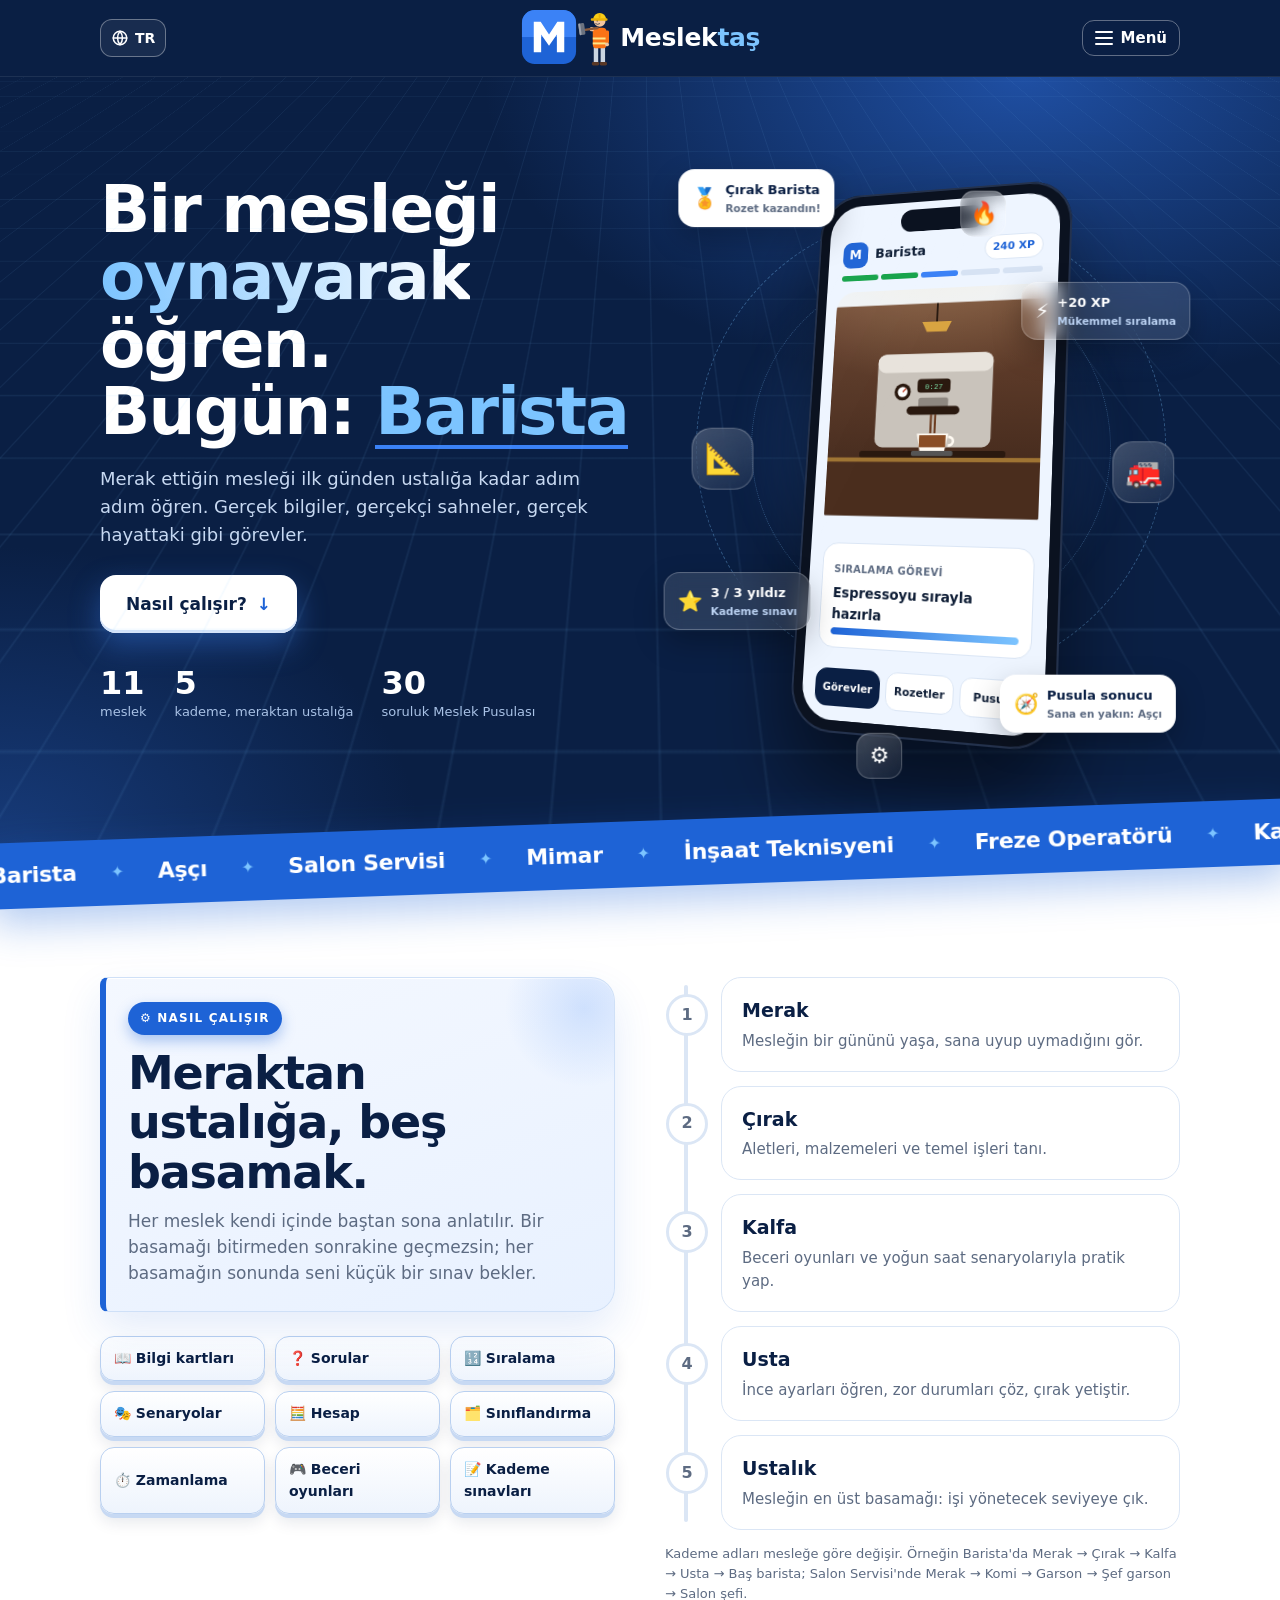
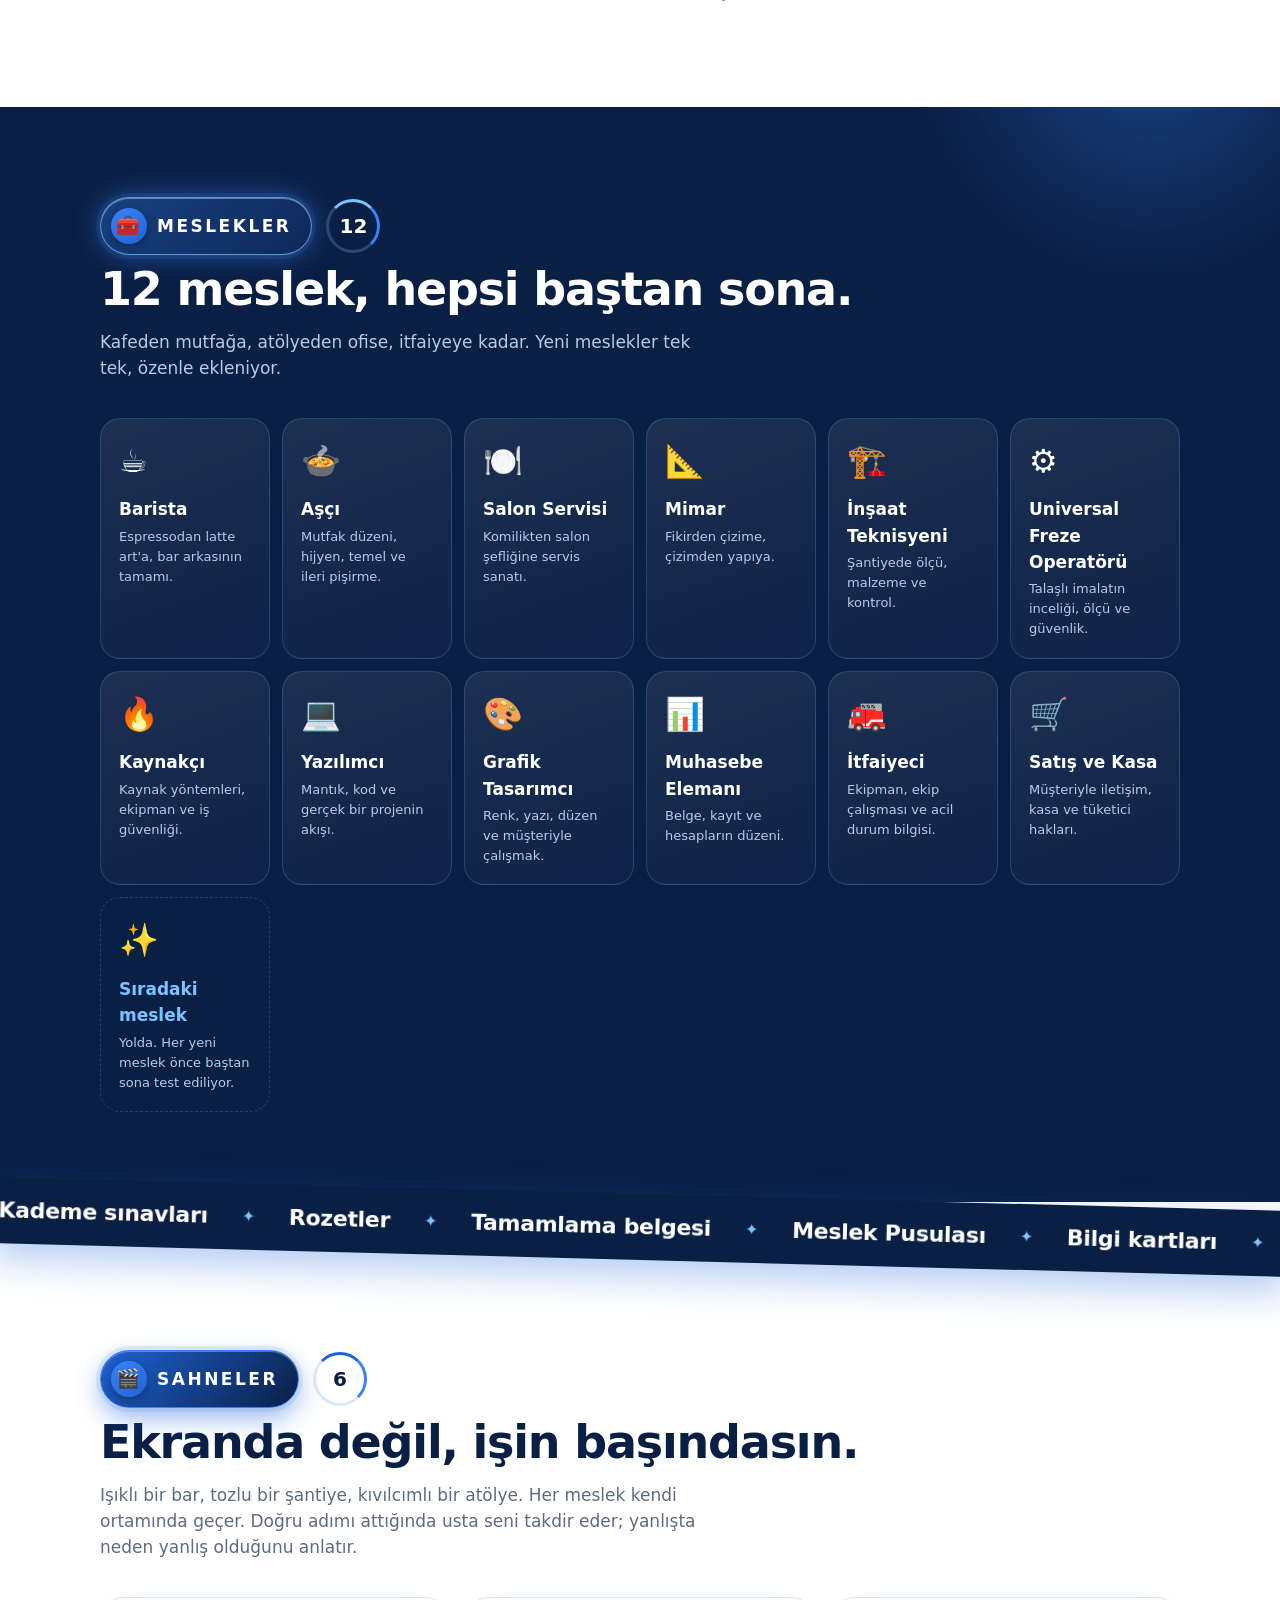
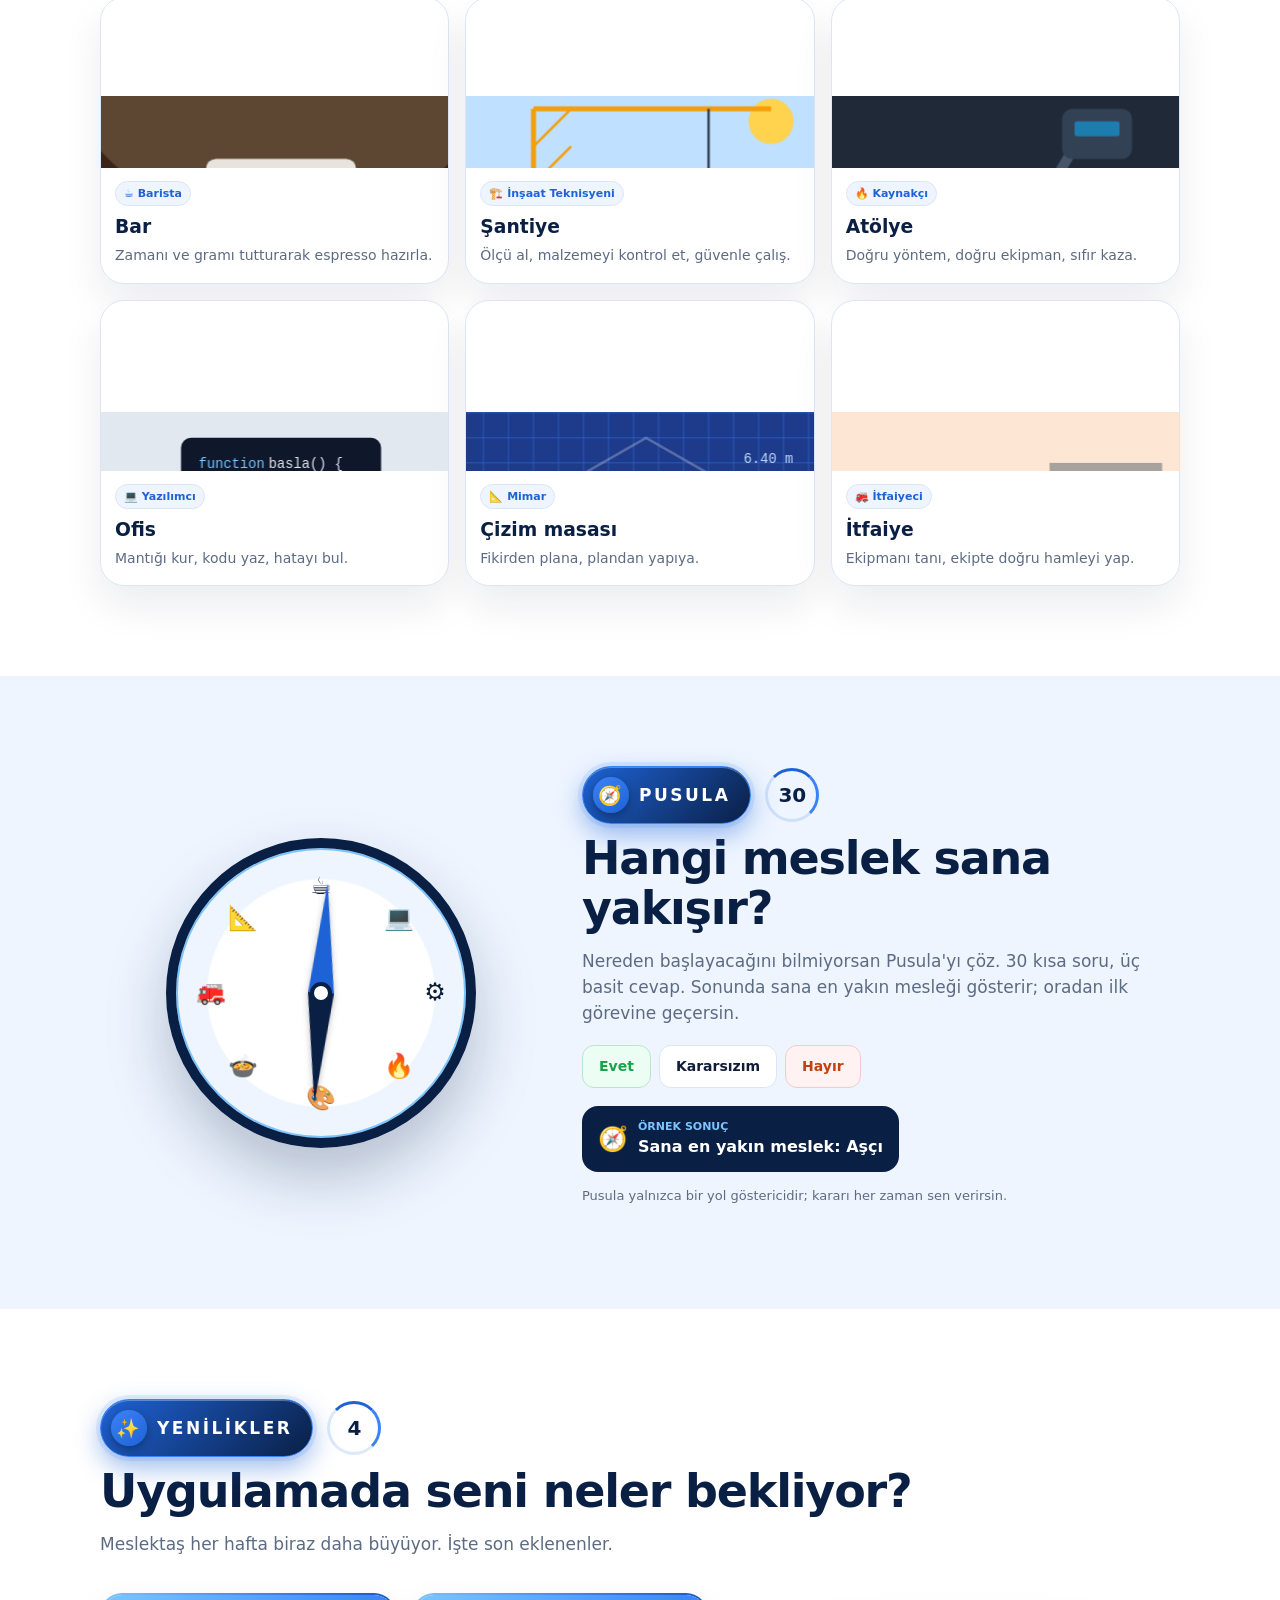
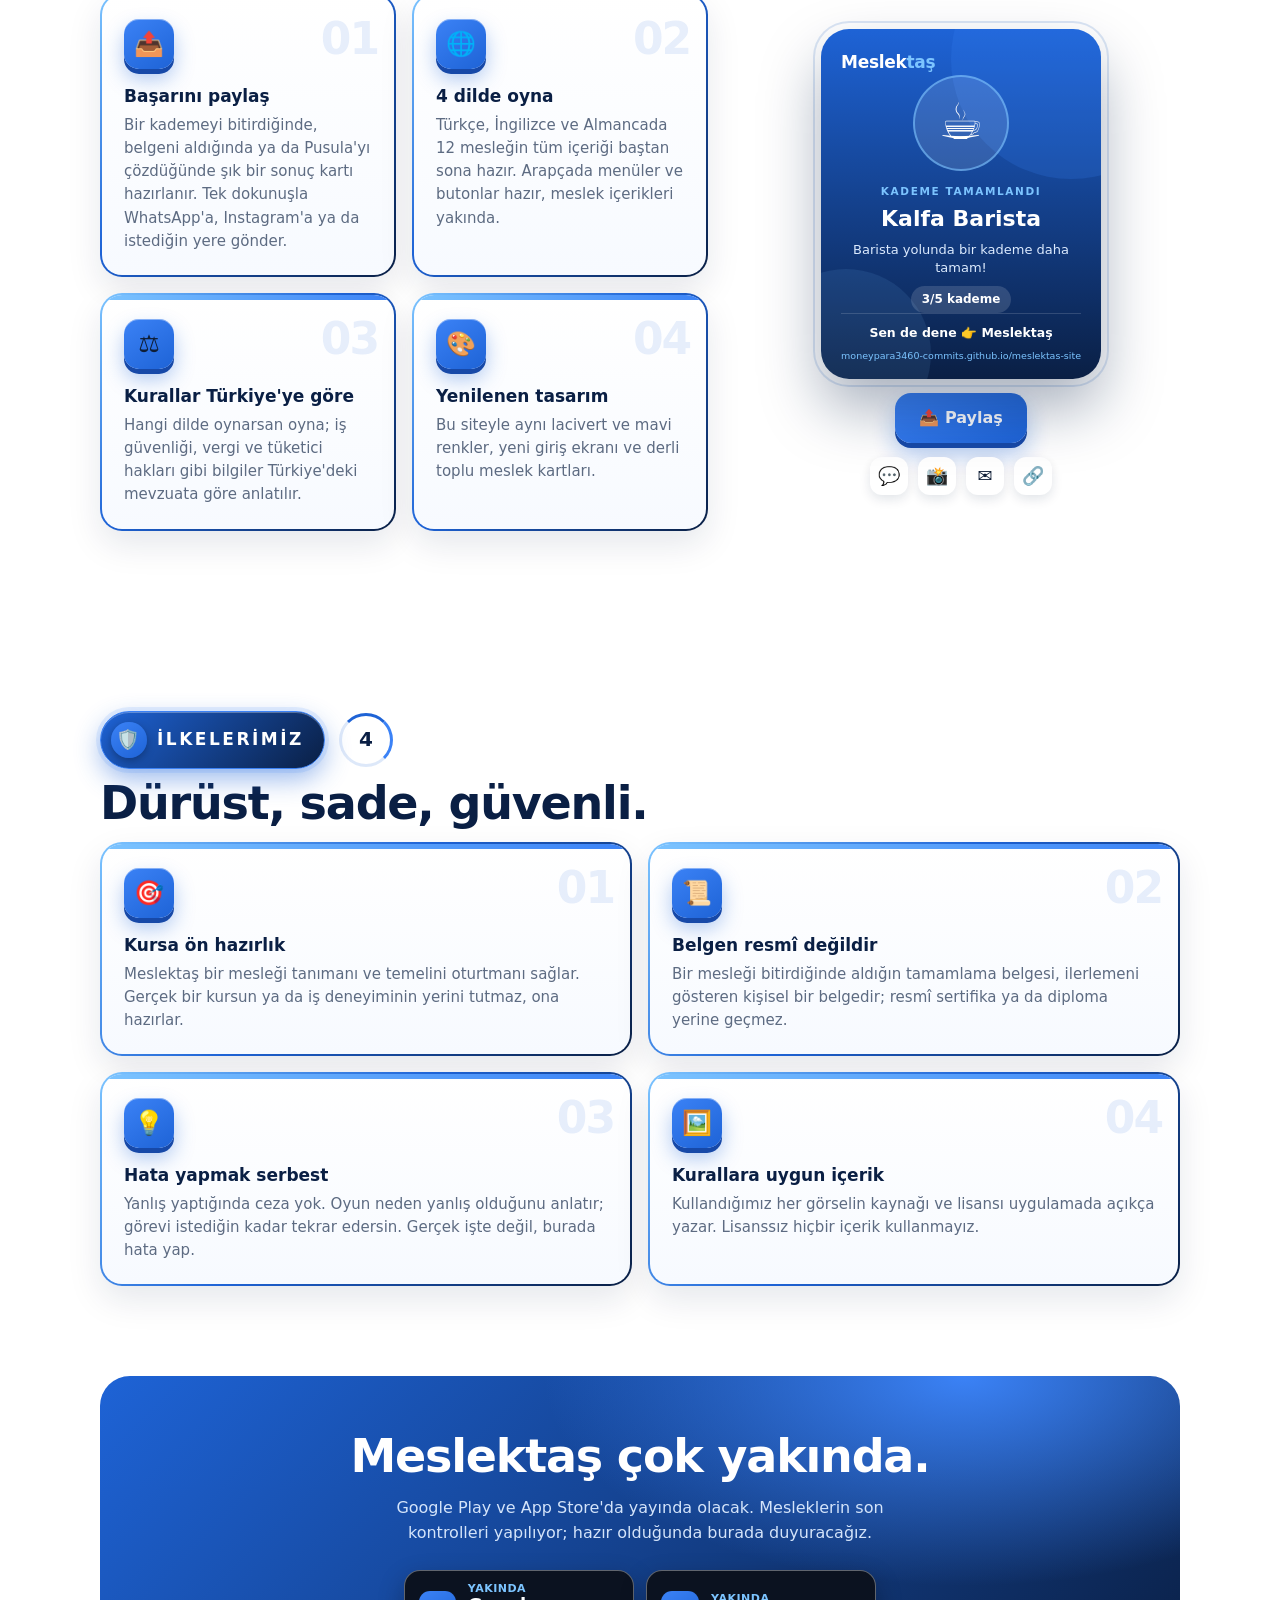
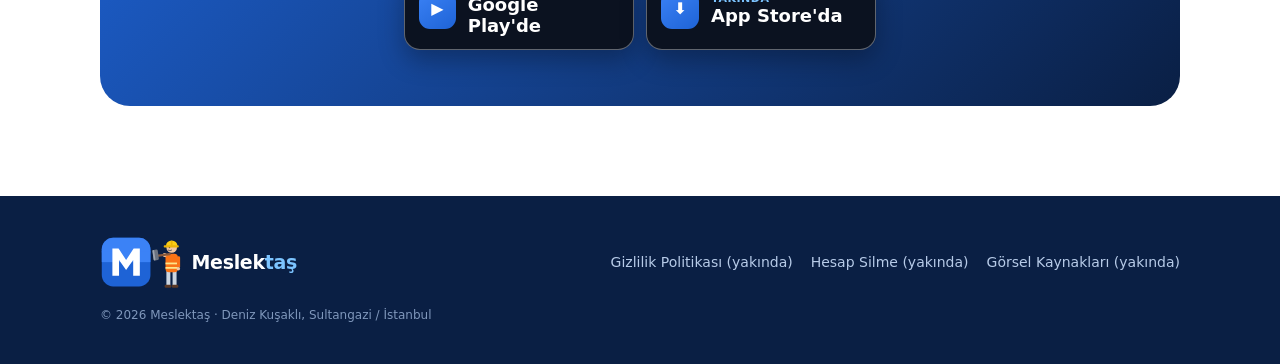
==== commit 152320ff: "Yenilikler bölümü: sonuç kartı paylaşma, 4 dil, Türkiye kuralları, yeni tasarım; 12. meslek Satış ve" ====
--- a/index.html
+++ b/index.html
@@ -326,6 +326,31 @@
 .ilke p{margin:0;font-size:15px;color:var(--gri)}
 .ilke .ik{width:50px;height:50px;border-radius:15px;display:grid;place-items:center;font-size:24px;margin-bottom:14px;background:linear-gradient(145deg,var(--mavi2),var(--mavi));box-shadow:0 5px 0 #1749a8,0 10px 20px rgba(30,99,214,.35),inset 0 1px 0 rgba(255,255,255,.4)}
 
+/* yenilikler */
+.yenilik-izgara{display:grid;grid-template-columns:1.25fr .9fr;gap:34px;align-items:center}
+@media(max-width:860px){.yenilik-izgara{grid-template-columns:1fr}}
+.yenilik-izgara .ilkeler{grid-template-columns:1fr 1fr}
+@media(max-width:560px){.yenilik-izgara .ilkeler{grid-template-columns:1fr}}
+.pk-sahne{display:flex;flex-direction:column;align-items:center;gap:14px}
+.pk{width:280px;height:350px;border-radius:28px;position:relative;overflow:hidden;padding:20px;color:#fff;display:flex;flex-direction:column;
+  background:linear-gradient(180deg,var(--mavi),var(--lacivert));box-shadow:0 30px 60px rgba(10,31,68,.35),0 0 0 6px #fff,0 0 0 8px var(--cizgi);animation:pkSuz 5s ease-in-out infinite}
+.pk::before{content:"";position:absolute;width:240px;height:240px;border-radius:50%;background:var(--mavi2);opacity:.2;top:-90px;right:-90px}
+.pk::after{content:"";position:absolute;width:170px;height:170px;border-radius:50%;background:var(--gok);opacity:.1;bottom:-60px;left:-60px}
+@keyframes pkSuz{0%,100%{transform:translateY(0) rotate(-2deg)}50%{transform:translateY(-10px) rotate(2deg)}}
+.pk-logo{font-weight:900;font-size:17px;letter-spacing:-.3px;position:relative;z-index:1}.pk-logo b{color:var(--gok)}
+.pk-orta{flex:1;display:flex;flex-direction:column;align-items:center;justify-content:center;text-align:center;position:relative;z-index:1}
+.pk-ik{width:96px;height:96px;border-radius:50%;display:grid;place-items:center;font-size:50px;background:rgba(255,255,255,.12);border:2px solid rgba(124,196,255,.6)}
+.pk-ust{color:var(--gok);font-weight:900;font-size:10.5px;letter-spacing:1.6px;margin-top:12px}
+.pk-bas{font-weight:900;font-size:22px;margin-top:3px}
+.pk-alt{color:#dbeafe;font-size:13px;margin-top:5px;line-height:1.35}
+.pk-cip{display:inline-block;background:rgba(255,255,255,.14);border-radius:99px;padding:4px 11px;font-weight:800;font-size:12px;margin-top:10px}
+.pk-alt-cizgi{border-top:1px solid rgba(255,255,255,.15);padding-top:9px;text-align:center;position:relative;z-index:1}
+.pk-alt-cizgi b{display:block;font-size:12.5px}.pk-alt-cizgi small{color:var(--gok);font-size:9.5px}
+.pk-paylas{display:inline-flex;align-items:center;gap:8px;background:linear-gradient(145deg,var(--mavi2),var(--mavi));color:#fff;font-weight:900;border-radius:16px;padding:13px 24px;
+  box-shadow:0 5px 0 #1749a8,0 12px 24px rgba(30,99,214,.35)}
+.pk-uygulamalar{display:flex;gap:10px}
+.pk-uygulamalar span{width:38px;height:38px;border-radius:12px;display:grid;place-items:center;font-size:18px;background:#fff;box-shadow:0 4px 12px rgba(10,31,68,.12)}
+
 /* çağrı */
 .cagri{background:radial-gradient(600px 300px at 80% 0%,#3b82f6,transparent 70%),linear-gradient(135deg,var(--mavi),var(--lacivert));color:#fff;border-radius:30px;padding:56px 28px;text-align:center;overflow:hidden;position:relative}
 .cagri h2{color:#fff;margin-top:0}
@@ -390,6 +415,7 @@
       <li><a href="#meslekler">Meslekler</a></li>
       <li><a href="#sahneler">Sahneler</a></li>
       <li><a href="#pusula">Meslek Pusulası</a></li>
+      <li><a href="#yenilikler">Yenilikler</a></li>
       <li><a href="#ilkeler">İlkelerimiz</a></li>
     </ul>
     <h3>Yasal</h3>
@@ -536,9 +562,9 @@
   <div class="wrap">
     <div class="rozet-satir gor">
       <span class="isik-rozet"><span class="ir-ik">🧰</span>Meslekler</span>
-      <span class="sayi-halka"><b>11</b><i></i></span>
-    </div>
-    <h2 class="gor">11 meslek, hepsi baştan sona.</h2>
+      <span class="sayi-halka"><b>12</b><i></i></span>
+    </div>
+    <h2 class="gor">12 meslek, hepsi baştan sona.</h2>
     <p class="giris-yazi gor">Kafeden mutfağa, atölyeden ofise, itfaiyeye kadar. Yeni meslekler tek tek, özenle ekleniyor.</p>
     <div class="meslekler">
       <div class="meslek gor sol"><div class="ik">☕</div><h3>Barista</h3><p>Espressodan latte art'a, bar arkasının tamamı.</p></div>
@@ -552,7 +578,8 @@
       <div class="meslek gor sol"><div class="ik">🎨</div><h3>Grafik Tasarımcı</h3><p>Renk, yazı, düzen ve müşteriyle çalışmak.</p></div>
       <div class="meslek gor sag"><div class="ik">📊</div><h3>Muhasebe Elemanı</h3><p>Belge, kayıt ve hesapların düzeni.</p></div>
       <div class="meslek gor sol"><div class="ik">🚒</div><h3>İtfaiyeci</h3><p>Ekipman, ekip çalışması ve acil durum bilgisi.</p></div>
-      <div class="meslek yeni gor sag"><div class="ik">✨</div><h3>Sıradaki meslek</h3><p>Yolda. Her yeni meslek önce baştan sona test ediliyor.</p></div>
+      <div class="meslek gor sag"><div class="ik">🛒</div><h3>Satış ve Kasa</h3><p>Müşteriyle iletişim, kasa ve tüketici hakları.</p></div>
+      <div class="meslek yeni gor sol"><div class="ik">✨</div><h3>Sıradaki meslek</h3><p>Yolda. Her yeni meslek önce baştan sona test ediliyor.</p></div>
     </div>
   </div>
 </section>
@@ -647,6 +674,37 @@
       <div class="cevap gor"><span>Evet</span><span>Kararsızım</span><span>Hayır</span></div>
       <div class="sonuc gor"><span style="font-size:24px">🧭</span><span><small>ÖRNEK SONUÇ</small>Sana en yakın meslek: <span id="pusulaSonuc">Aşçı</span></span></div>
       <p class="not">Pusula yalnızca bir yol göstericidir; kararı her zaman sen verirsin.</p>
+    </div>
+  </div>
+</section>
+
+<section id="yenilikler">
+  <div class="wrap">
+    <div class="rozet-satir gor"><span class="isik-rozet acik"><span class="ir-ik">✨</span>Yenilikler</span><span class="sayi-halka acik"><b>4</b><i></i></span></div>
+    <h2 class="gor">Uygulamada seni neler bekliyor?</h2>
+    <p class="giris-yazi gor">Meslektaş her hafta biraz daha büyüyor. İşte son eklenenler.</p>
+    <div class="yenilik-izgara">
+      <div class="ilkeler">
+        <div class="ilke gor sol" data-no="01"><span class="ik">📤</span><b>Başarını paylaş</b><p>Bir kademeyi bitirdiğinde, belgeni aldığında ya da Pusula'yı çözdüğünde şık bir sonuç kartı hazırlanır. Tek dokunuşla WhatsApp'a, Instagram'a ya da istediğin yere gönder.</p></div>
+        <div class="ilke gor sag" data-no="02"><span class="ik">🌐</span><b>4 dilde oyna</b><p>Türkçe, İngilizce ve Almancada 12 mesleğin tüm içeriği baştan sona hazır. Arapçada menüler ve butonlar hazır, meslek içerikleri yakında.</p></div>
+        <div class="ilke gor sol" data-no="03"><span class="ik">⚖️</span><b>Kurallar Türkiye'ye göre</b><p>Hangi dilde oynarsan oyna; iş güvenliği, vergi ve tüketici hakları gibi bilgiler Türkiye'deki mevzuata göre anlatılır.</p></div>
+        <div class="ilke gor sag" data-no="04"><span class="ik">🎨</span><b>Yenilenen tasarım</b><p>Bu siteyle aynı lacivert ve mavi renkler, yeni giriş ekranı ve derli toplu meslek kartları.</p></div>
+      </div>
+      <div class="pk-sahne gor buyu" aria-hidden="true">
+        <div class="pk">
+          <div class="pk-logo">Meslek<b>taş</b></div>
+          <div class="pk-orta">
+            <div class="pk-ik">☕</div>
+            <div class="pk-ust">KADEME TAMAMLANDI</div>
+            <div class="pk-bas">Kalfa Barista</div>
+            <div class="pk-alt">Barista yolunda bir kademe daha tamam!</div>
+            <span class="pk-cip">3/5 kademe</span>
+          </div>
+          <div class="pk-alt-cizgi"><b>Sen de dene 👉 Meslektaş</b><small>moneypara3460-commits.github.io/meslektas-site</small></div>
+        </div>
+        <span class="pk-paylas">📤 Paylaş</span>
+        <div class="pk-uygulamalar"><span>💬</span><span>📸</span><span>✉️</span><span>🔗</span></div>
+      </div>
     </div>
   </div>
 </section>
@@ -704,6 +762,25 @@
 
 <script>
 var SOZLUK={
+"Yenilikler":["What's new","Neuigkeiten","الجديد"],
+"Uygulamada seni neler bekliyor?":["What's waiting for you in the app?","Was dich in der App erwartet","ما الذي ينتظرك في التطبيق؟"],
+"Meslektaş her hafta biraz daha büyüyor. İşte son eklenenler.":["Meslektaş grows a little more every week. Here's what's new.","Meslektaş wächst jede Woche ein Stück. Das ist neu.","ينمو Meslektaş قليلًا كل أسبوع. إليك أحدث الإضافات."],
+"Başarını paylaş":["Share your achievement","Teile deinen Erfolg","شارك إنجازك"],
+"Bir kademeyi bitirdiğinde, belgeni aldığında ya da Pusula'yı çözdüğünde şık bir sonuç kartı hazırlanır. Tek dokunuşla WhatsApp'a, Instagram'a ya da istediğin yere gönder.":["When you finish a level, get your certificate or complete the Compass, a stylish result card is created. Send it to WhatsApp, Instagram or anywhere you like with one tap.","Wenn du eine Stufe schaffst, deine Bescheinigung bekommst oder den Kompass löst, entsteht eine schicke Ergebniskarte. Schick sie mit einem Tipp an WhatsApp, Instagram oder wohin du willst.","عندما تُنهي مستوى أو تحصل على شهادتك أو تُكمل البوصلة، تُصنع لك بطاقة نتيجة أنيقة. أرسلها بلمسة واحدة إلى واتساب أو إنستغرام أو أي مكان تريده."],
+"4 dilde oyna":["Play in 4 languages","Spiel in 4 Sprachen","العب بـ 4 لغات"],
+"Türkçe, İngilizce ve Almancada 12 mesleğin tüm içeriği baştan sona hazır. Arapçada menüler ve butonlar hazır, meslek içerikleri yakında.":["All content for the 12 professions is fully available in Turkish, English and German. In Arabic, menus and buttons are ready; profession content is coming soon.","In Türkisch, Englisch und Deutsch sind alle Inhalte der 12 Berufe komplett verfügbar. Auf Arabisch sind Menüs und Schaltflächen fertig, die Berufsinhalte folgen bald.","المحتوى الكامل للمهن الاثنتي عشرة متاح بالتركية والإنجليزية والألمانية. بالعربية القوائم والأزرار جاهزة، ومحتوى المهن قريبًا."],
+"Kurallar Türkiye'ye göre":["Rules based on Türkiye","Regeln nach türkischem Recht","القواعد وفق تركيا"],
+"Hangi dilde oynarsan oyna; iş güvenliği, vergi ve tüketici hakları gibi bilgiler Türkiye'deki mevzuata göre anlatılır.":["Whatever language you play in, topics such as workplace safety, tax and consumer rights are explained according to the regulations in Türkiye.","Egal in welcher Sprache du spielst: Themen wie Arbeitssicherheit, Steuern und Verbraucherrechte werden nach den Vorschriften in der Türkei erklärt.","بأي لغة لعبت، تُشرح موضوعات مثل السلامة المهنية والضرائب وحقوق المستهلك وفق الأنظمة المعمول بها في تركيا."],
+"Yenilenen tasarım":["A fresh design","Neues Design","تصميم متجدد"],
+"Bu siteyle aynı lacivert ve mavi renkler, yeni giriş ekranı ve derli toplu meslek kartları.":["The same navy and blue colours as this website, a new start screen and tidy profession cards.","Dieselben Marine- und Blautöne wie diese Website, ein neuer Startbildschirm und übersichtliche Berufskarten.","نفس ألوان الكحلي والأزرق في هذا الموقع، وشاشة بداية جديدة، وبطاقات مهن مرتّبة."],
+"KADEME TAMAMLANDI":["LEVEL COMPLETE","STUFE GESCHAFFT","اكتمل المستوى"],
+"Kalfa Barista":["Journeyman Barista","Barista-Geselle","باريستا متمرّس"],
+"Barista yolunda bir kademe daha tamam!":["One more level done on the Barista path!","Wieder eine Stufe auf dem Weg Barista geschafft!","مستوى آخر اكتمل في مسار الباريستا!"],
+"3/5 kademe":["Level 3/5","Stufe 3/5","المستوى 3/5"],
+"Sen de dene 👉 Meslektaş":["Try it too 👉 Meslektaş","Probier es auch 👉 Meslektaş","جرّبها أنت أيضًا 👉 Meslektaş"],
+"📤 Paylaş":["📤 Share","📤 Teilen","📤 مشاركة"],
+"Satış ve Kasa":["Sales and Checkout","Verkauf und Kasse","المبيعات والصندوق"],
+"Müşteriyle iletişim, kasa ve tüketici hakları.":["Talking to customers, the till and consumer rights.","Kundenkontakt, Kasse und Verbraucherrechte.","التواصل مع العملاء والصندوق وحقوق المستهلك."],
 "Nasıl çalışır":["How it works","So funktioniert's","كيف يعمل"],
 "Meslekler":["Professions","Berufe","المهن"],
 "Sahneler":["Scenes","Szenen","المشاهد"],
@@ -783,7 +860,7 @@
 "Ustalık":["Mastery","Meisterschaft","الإتقان"],
 "Mesleğin en üst basamağı: işi yönetecek seviyeye çık.":["The top of the profession: reach the level where you run the work.","Die höchste Stufe: Erreiche das Niveau, auf dem du die Arbeit leitest.","قمة المهنة: اصعد إلى مستوى إدارة العمل."],
 "Kademe adları mesleğe göre değişir. Örneğin Barista'da Merak → Çırak → Kalfa → Usta → Baş barista; Salon Servisi'nde Merak → Komi → Garson → Şef garson → Salon şefi.":["Level names vary by profession. For Barista: Curiosity → Apprentice → Journeyman → Master → Head barista; for Restaurant Service: Curiosity → Busser → Waiter → Head waiter → Restaurant manager.","Die Stufennamen hängen vom Beruf ab. Beim Barista: Neugier → Lehrling → Geselle → Meister → Head-Barista; im Restaurantservice: Neugier → Commis → Kellner → Chef de Rang → Restaurantleiter.","تختلف أسماء المستويات حسب المهنة. في الباريستا: الفضول ← متدرّب ← حِرفي ← معلّم ← رئيس الباريستا؛ وفي خدمة الصالة: الفضول ← مساعد نادل ← نادل ← رئيس النُدُل ← مدير الصالة."],
-"11 meslek, hepsi baştan sona.":["11 professions, each from start to finish.","11 Berufe, jeder von Anfang bis Ende.","١١ مهنة، كلٌّ منها من البداية إلى النهاية."],
+"12 meslek, hepsi baştan sona.":["12 professions, each from start to finish.","12 Berufe, jeder von Anfang bis Ende.","١٢ مهنة، كلٌّ منها من البداية إلى النهاية."],
 "Kafeden mutfağa, atölyeden ofise, itfaiyeye kadar. Yeni meslekler tek tek, özenle ekleniyor.":["From café to kitchen, workshop to office, all the way to the fire station. New professions are added one by one, with care.","Vom Café in die Küche, von der Werkstatt ins Büro bis zur Feuerwache. Neue Berufe kommen nach und nach, mit Sorgfalt.","من المقهى إلى المطبخ، ومن الورشة إلى المكتب، وحتى الإطفاء. تُضاف مهن جديدة واحدةً تلو الأخرى بعناية."],
 "Espressodan latte art'a, bar arkasının tamamı.":["From espresso to latte art – everything behind the bar.","Von Espresso bis Latte Art – alles hinter der Bar.","من الإسبريسو إلى فن اللاتيه، كل ما وراء البار."],
 "Mutfak düzeni, hijyen, temel ve ileri pişirme.":["Kitchen order, hygiene, basic and advanced cooking.","Küchenorganisation, Hygiene, Grund- und Fortgeschrittenenkochen.","تنظيم المطبخ، والنظافة، والطهي الأساسي والمتقدم."],
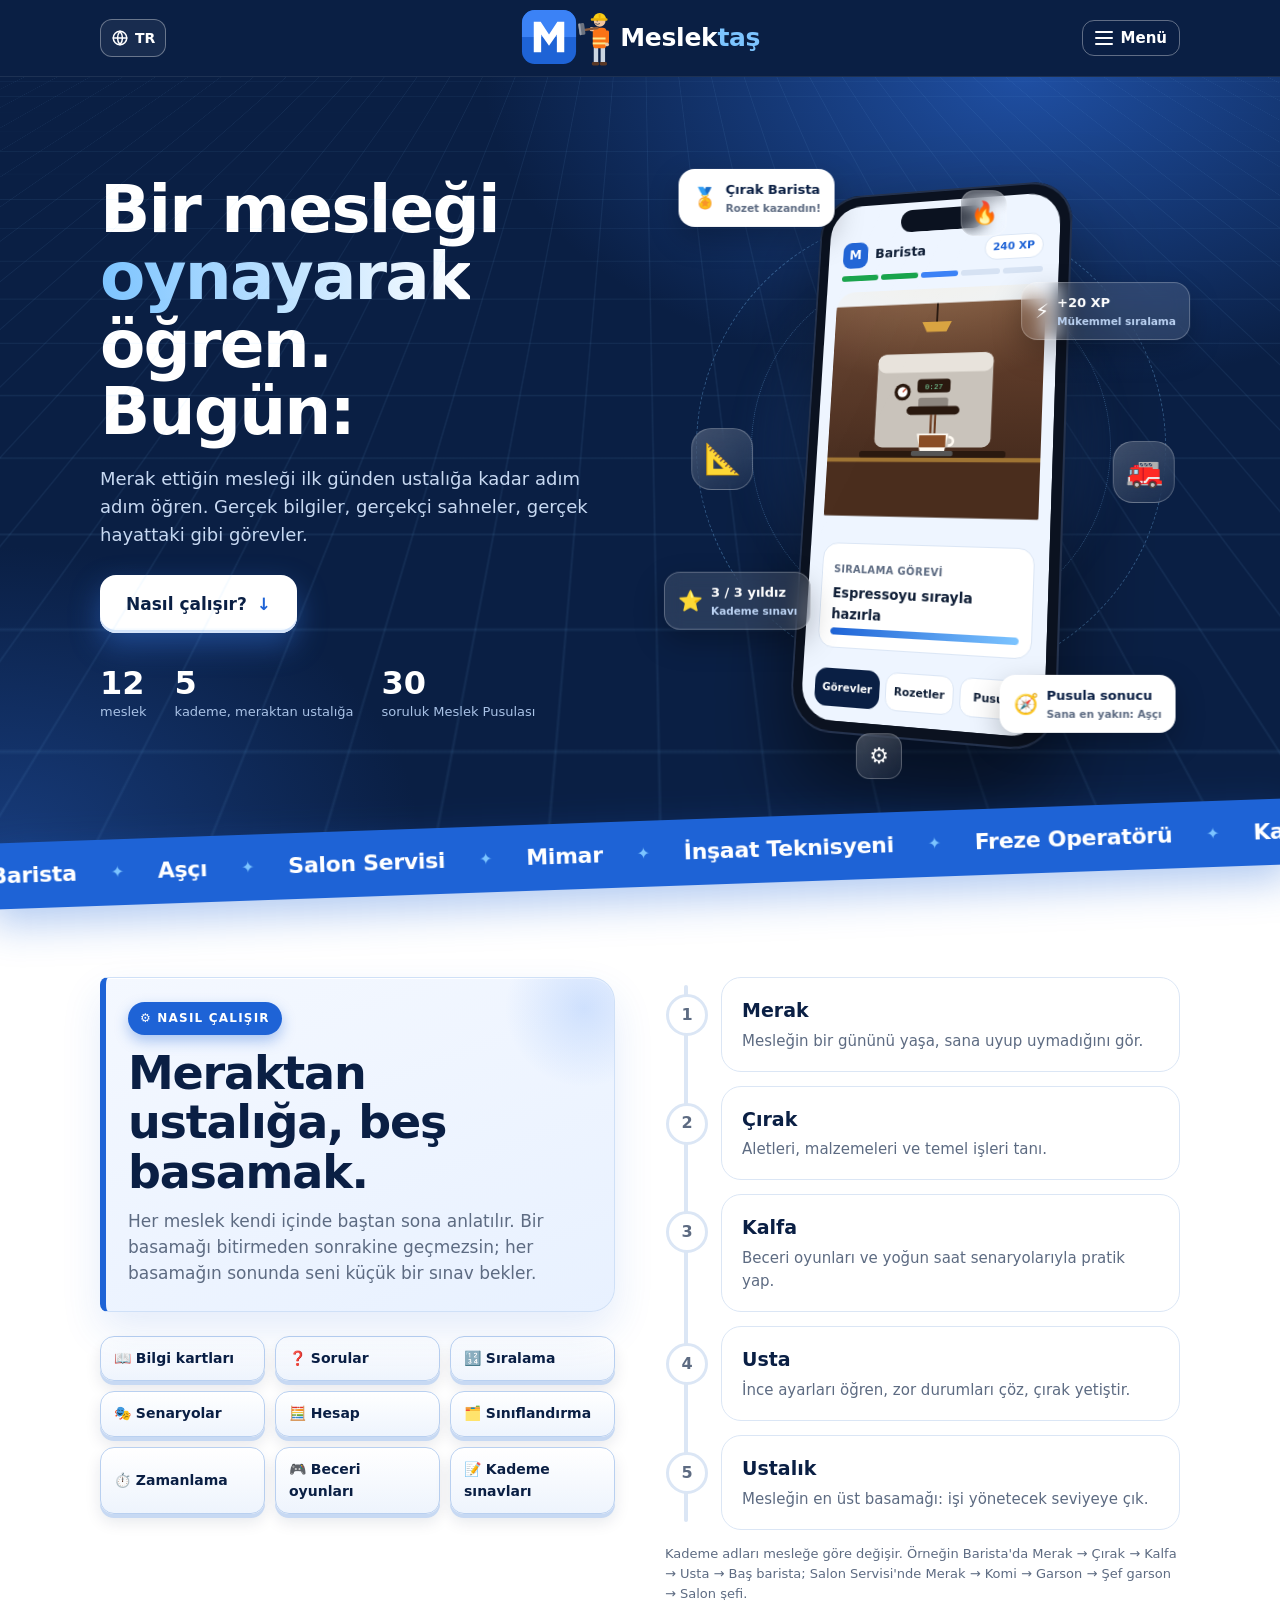
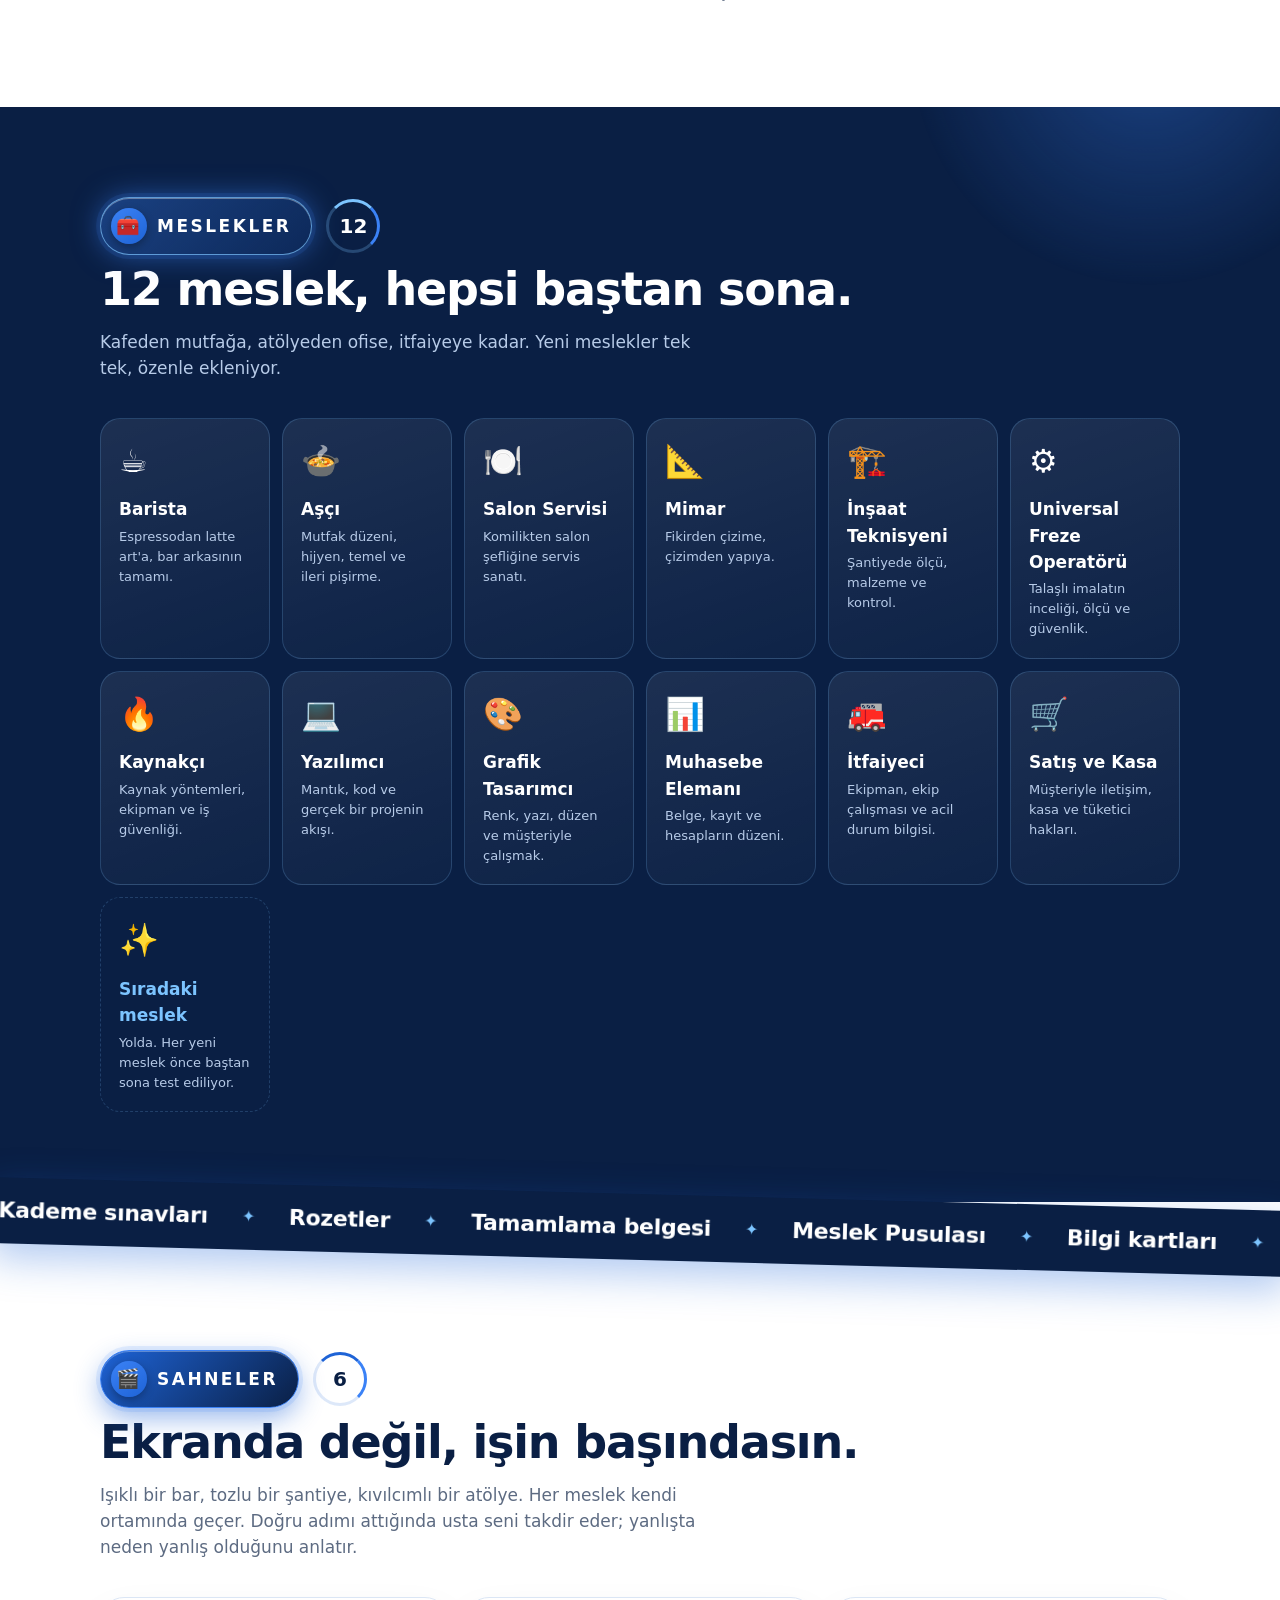
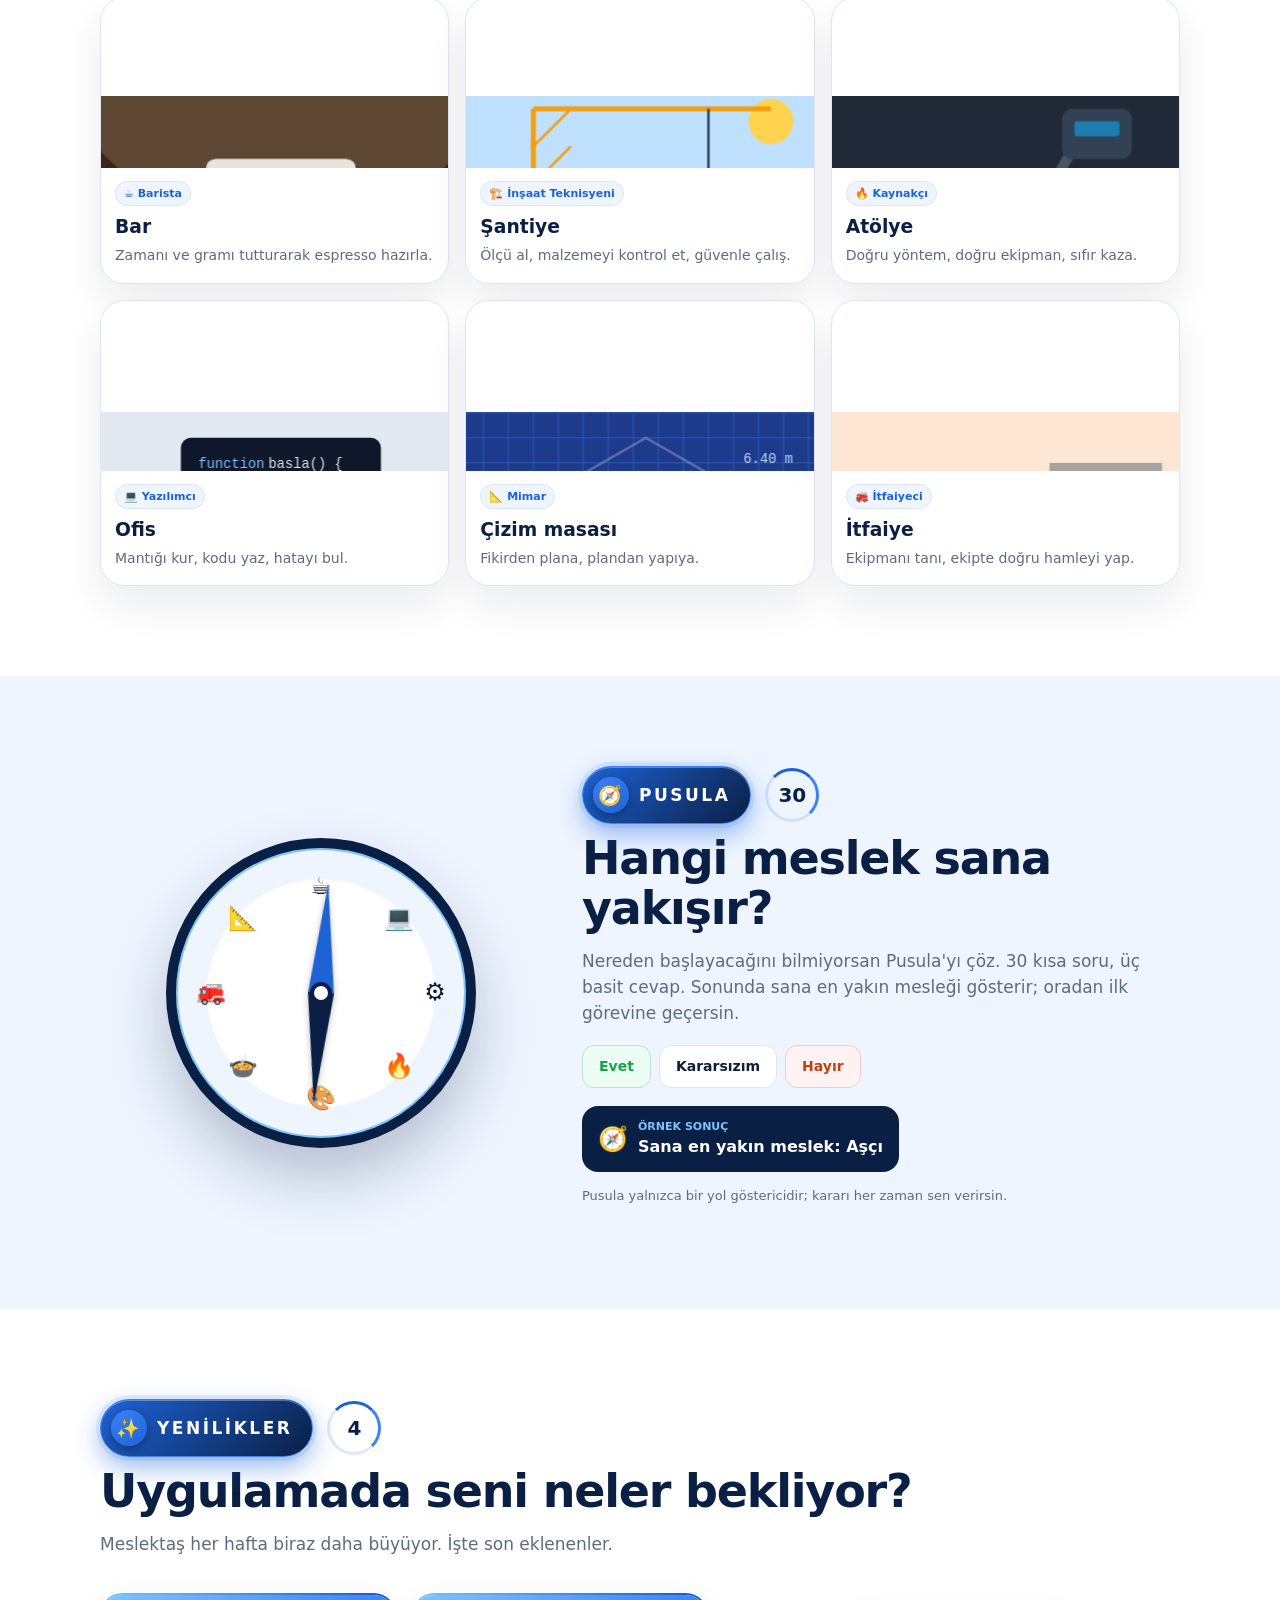
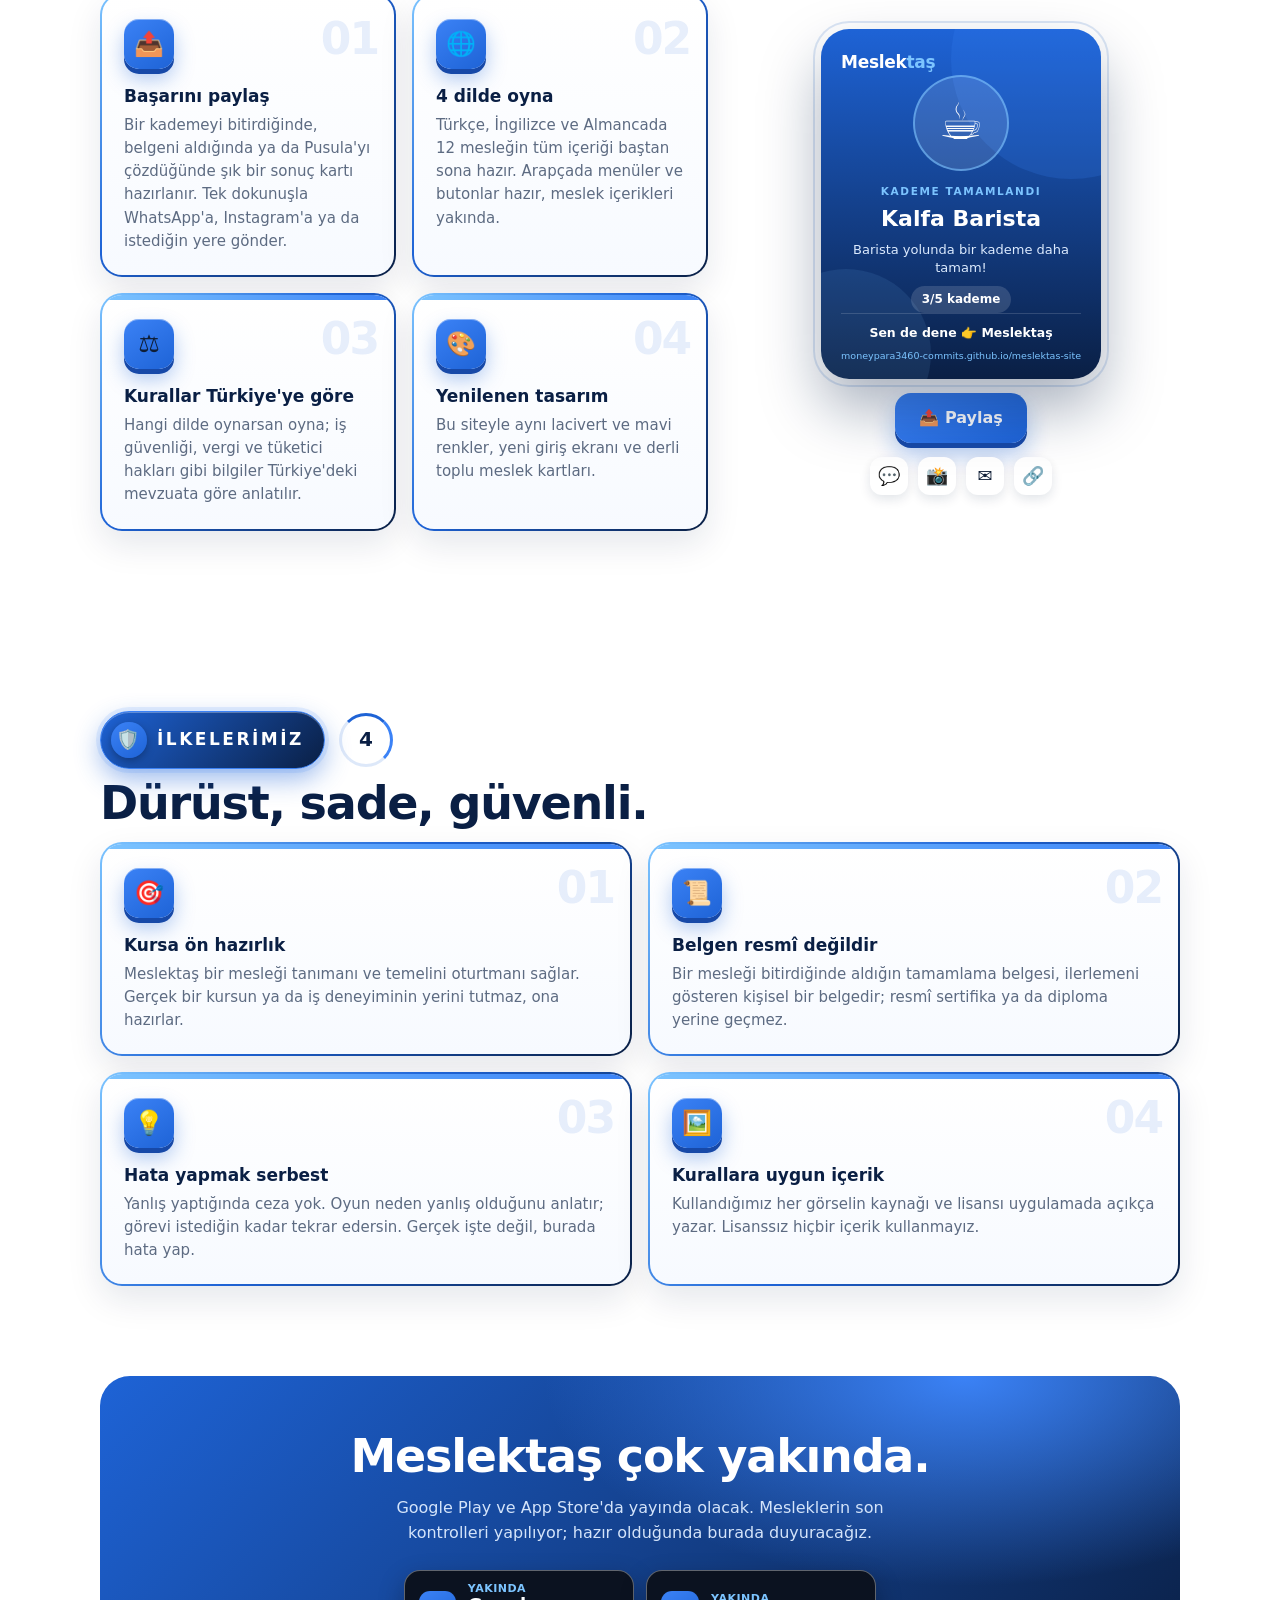
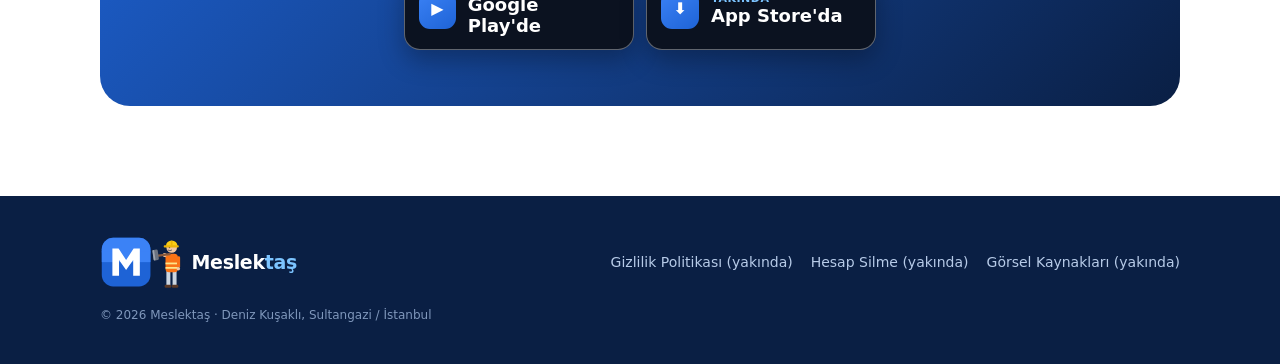
==== commit bd1555b7: "Giriş sayacı 12 meslek, dönen yazıya Kasiyer Co-Authored-By: Claude Opus 5.5 <noreply@anthropic.com>" ====
--- a/index.html
+++ b/index.html
@@ -444,7 +444,7 @@
         <a class="btn kesfet" href="#nasil">Nasıl çalışır? <span class="ok-asagi">↓</span></a>
       </div>
       <div class="sayilar">
-        <div><b data-say="11">0</b><span>meslek</span></div>
+        <div><b data-say="12">0</b><span>meslek</span></div>
         <div><b data-say="5">0</b><span>kademe, meraktan ustalığa</span></div>
         <div><b data-say="30">0</b><span>soruluk Meslek Pusulası</span></div>
       </div>
@@ -830,6 +830,7 @@
 "Freze Operatörü":["Milling Operator","Fräser","مشغّل التفريز"],
 "Freze ustası":["Milling operator","Fräser","مشغّل تفريز"],
 "Teknisyen":["Technician","Techniker","فني"],
+"Kasiyer":["Cashier","Kassierer","أمين صندوق"],
 "Tasarımcı":["Designer","Designer","مصمم"],
 "Muhasebeci":["Accountant","Buchhalter","محاسب"],
 "Kaynakçı":["Welder","Schweißer","لحّام"],
@@ -966,7 +967,7 @@
   var azHareket=window.matchMedia&&matchMedia('(prefers-reduced-motion: reduce)').matches;
 
   // başlıkta dönen meslek adı
-  var adlar=["Barista","Aşçı","Garson","Mimar","Kaynakçı","Yazılımcı","İtfaiyeci","Tasarımcı","Muhasebeci","Freze ustası","Teknisyen"];
+  var adlar=["Barista","Aşçı","Garson","Mimar","Kaynakçı","Yazılımcı","İtfaiyeci","Tasarımcı","Muhasebeci","Freze ustası","Teknisyen","Kasiyer"];
   var d=document.getElementById("donen"),i=0;
   setInterval(function(){d.classList.add("cik");setTimeout(function(){i=(i+1)%adlar.length;d.textContent=T(adlar[i]);d.classList.remove("cik")},350)},2200);
 
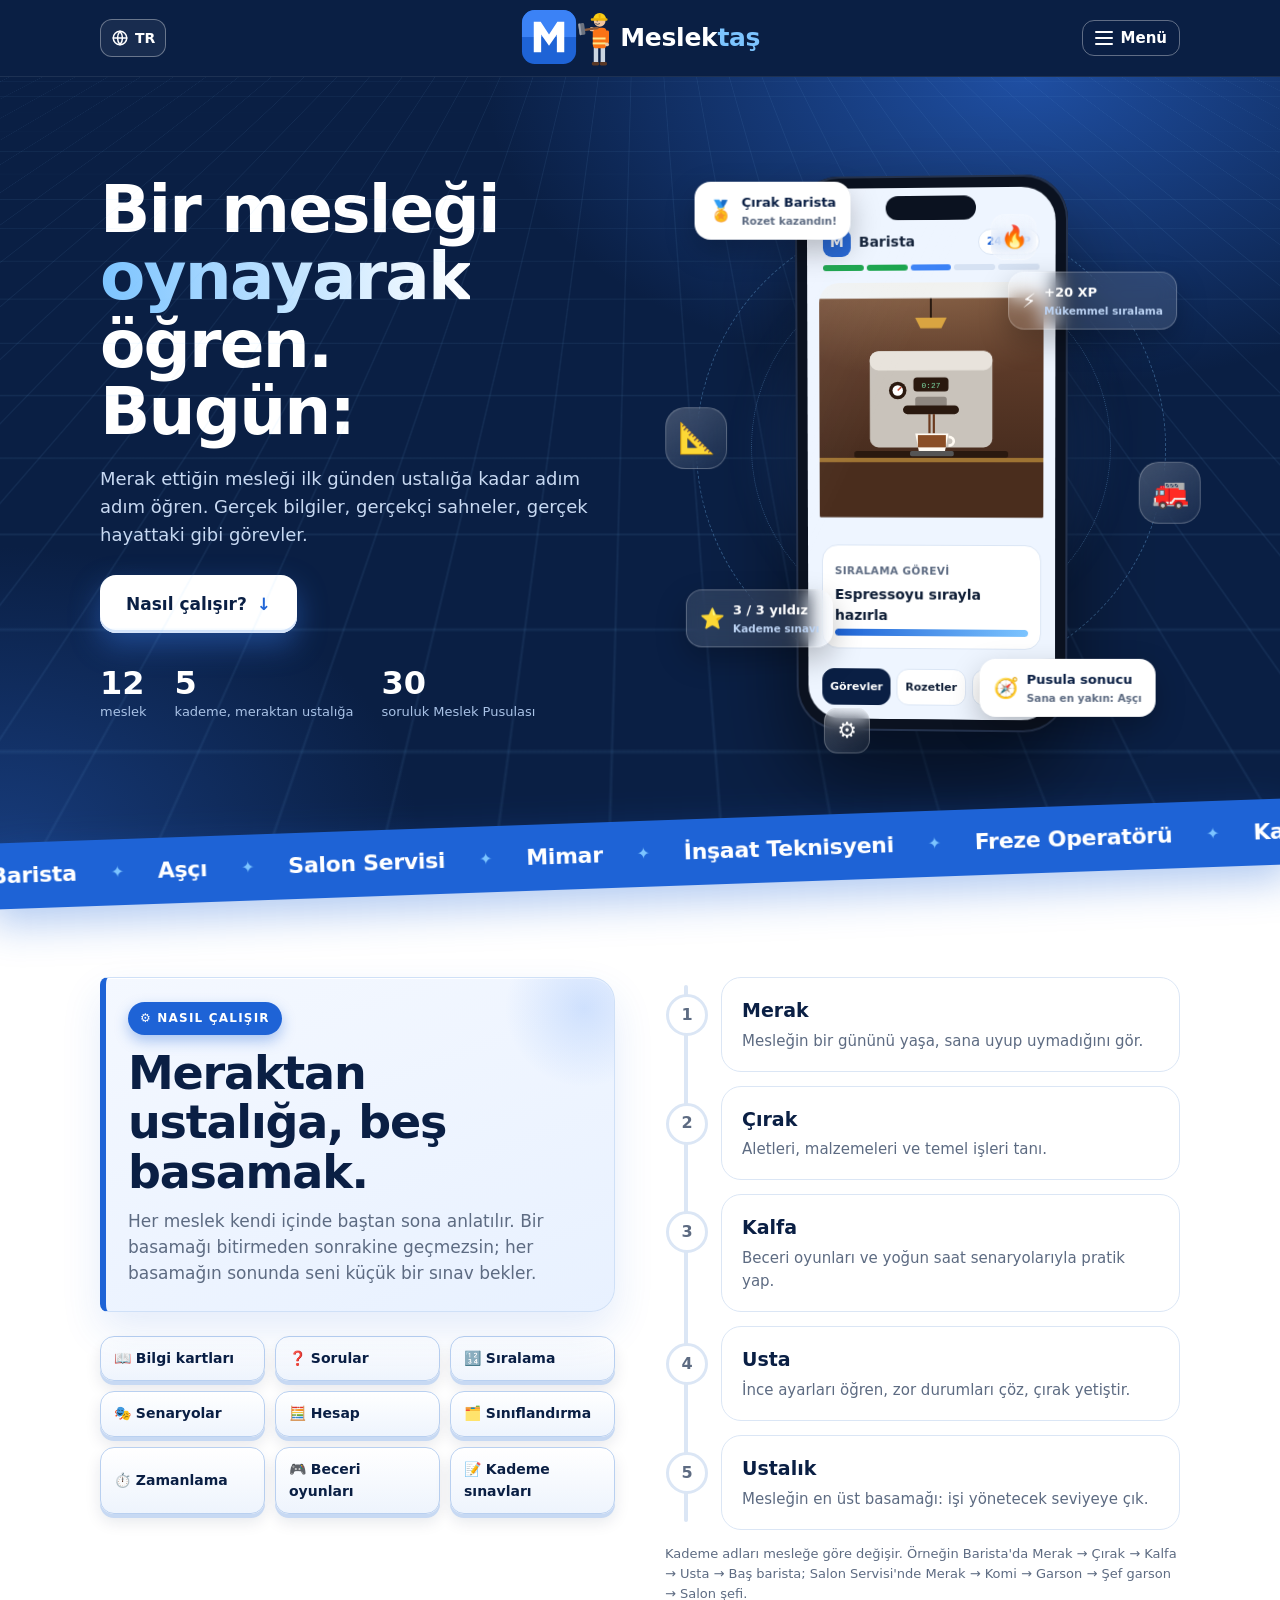
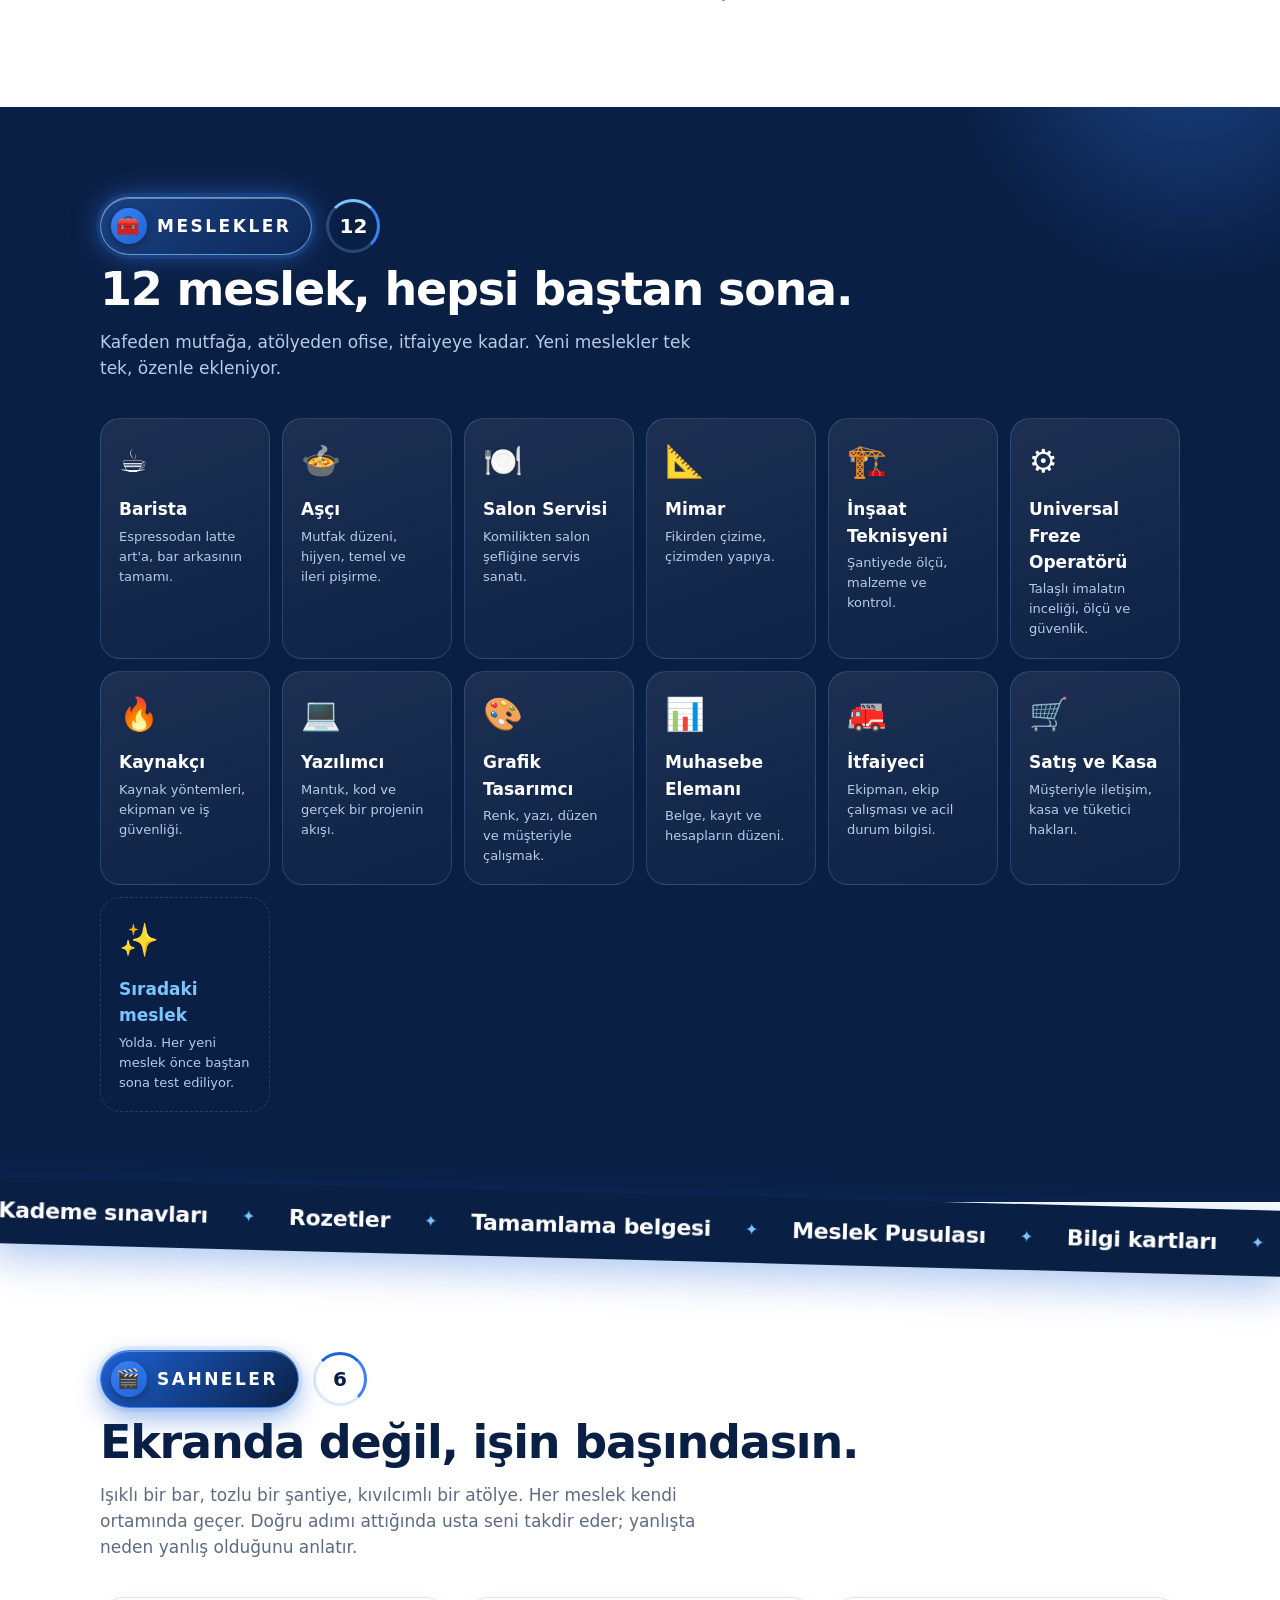
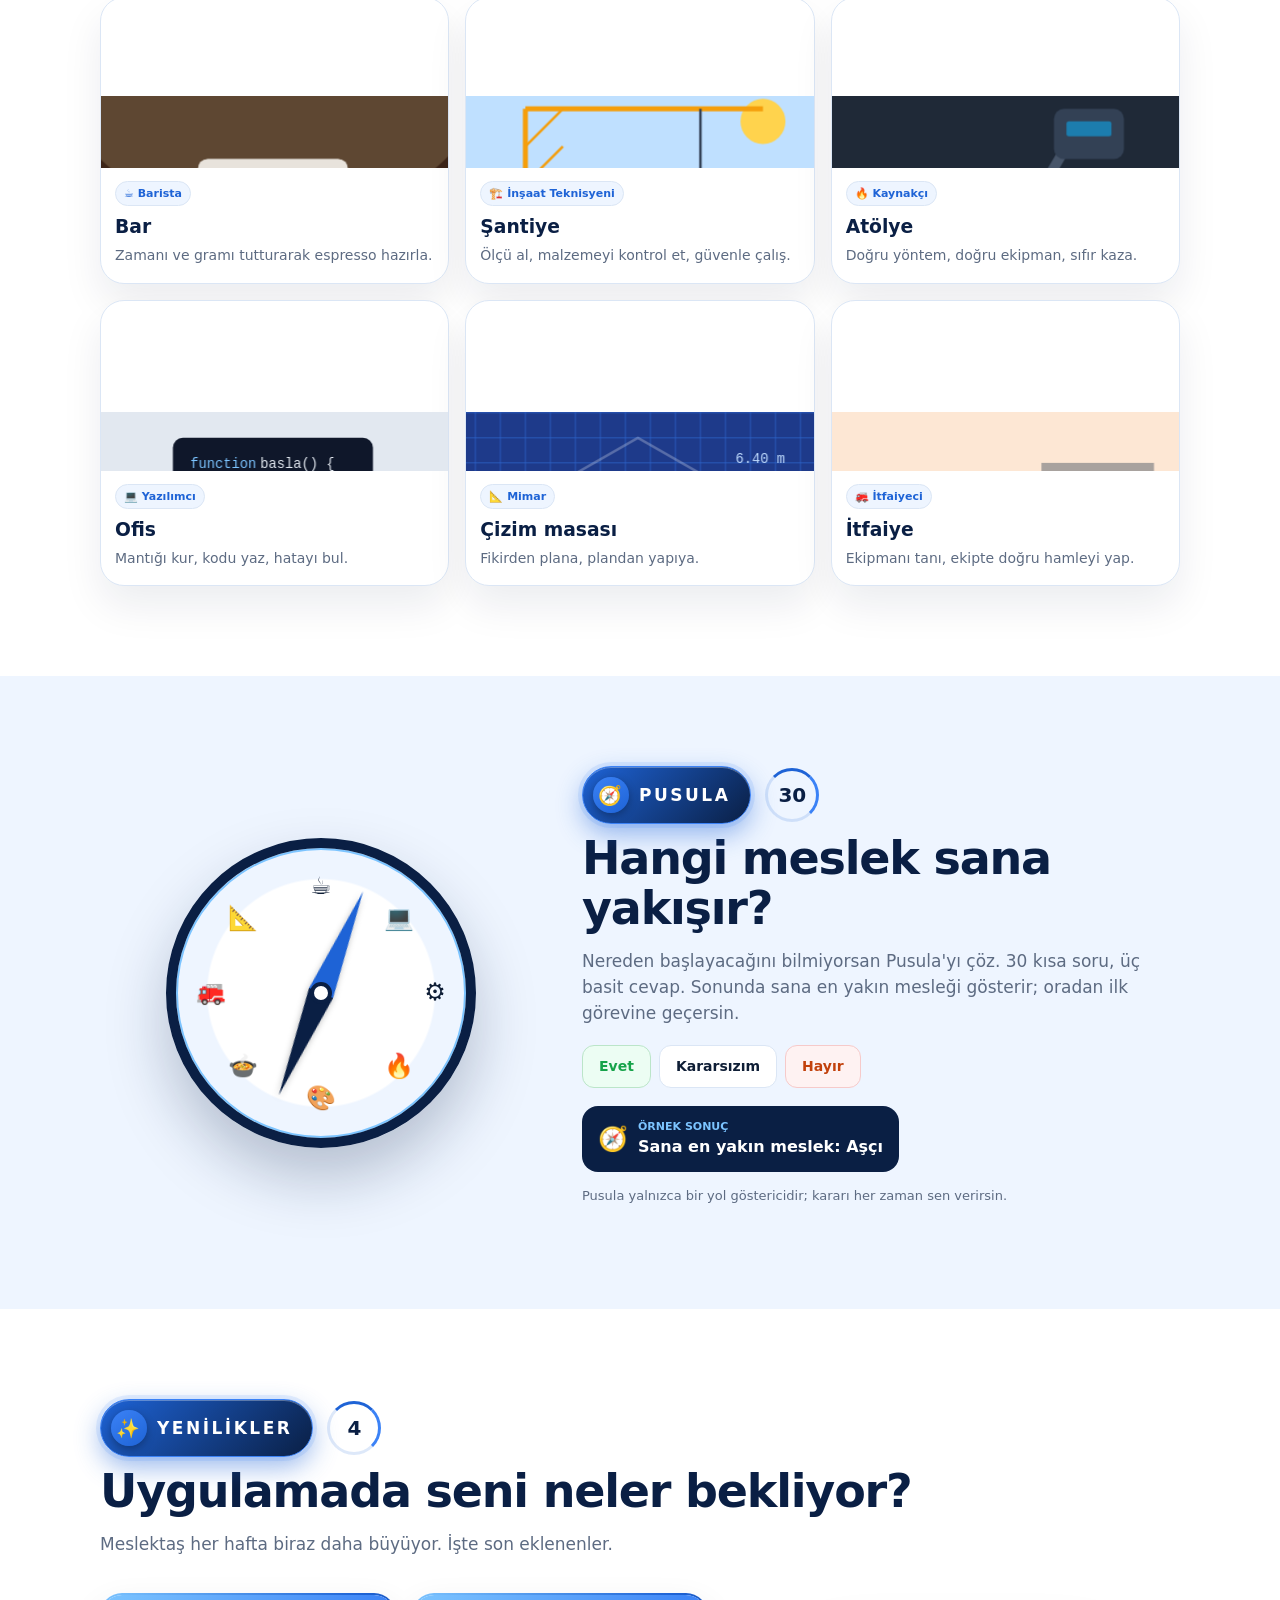
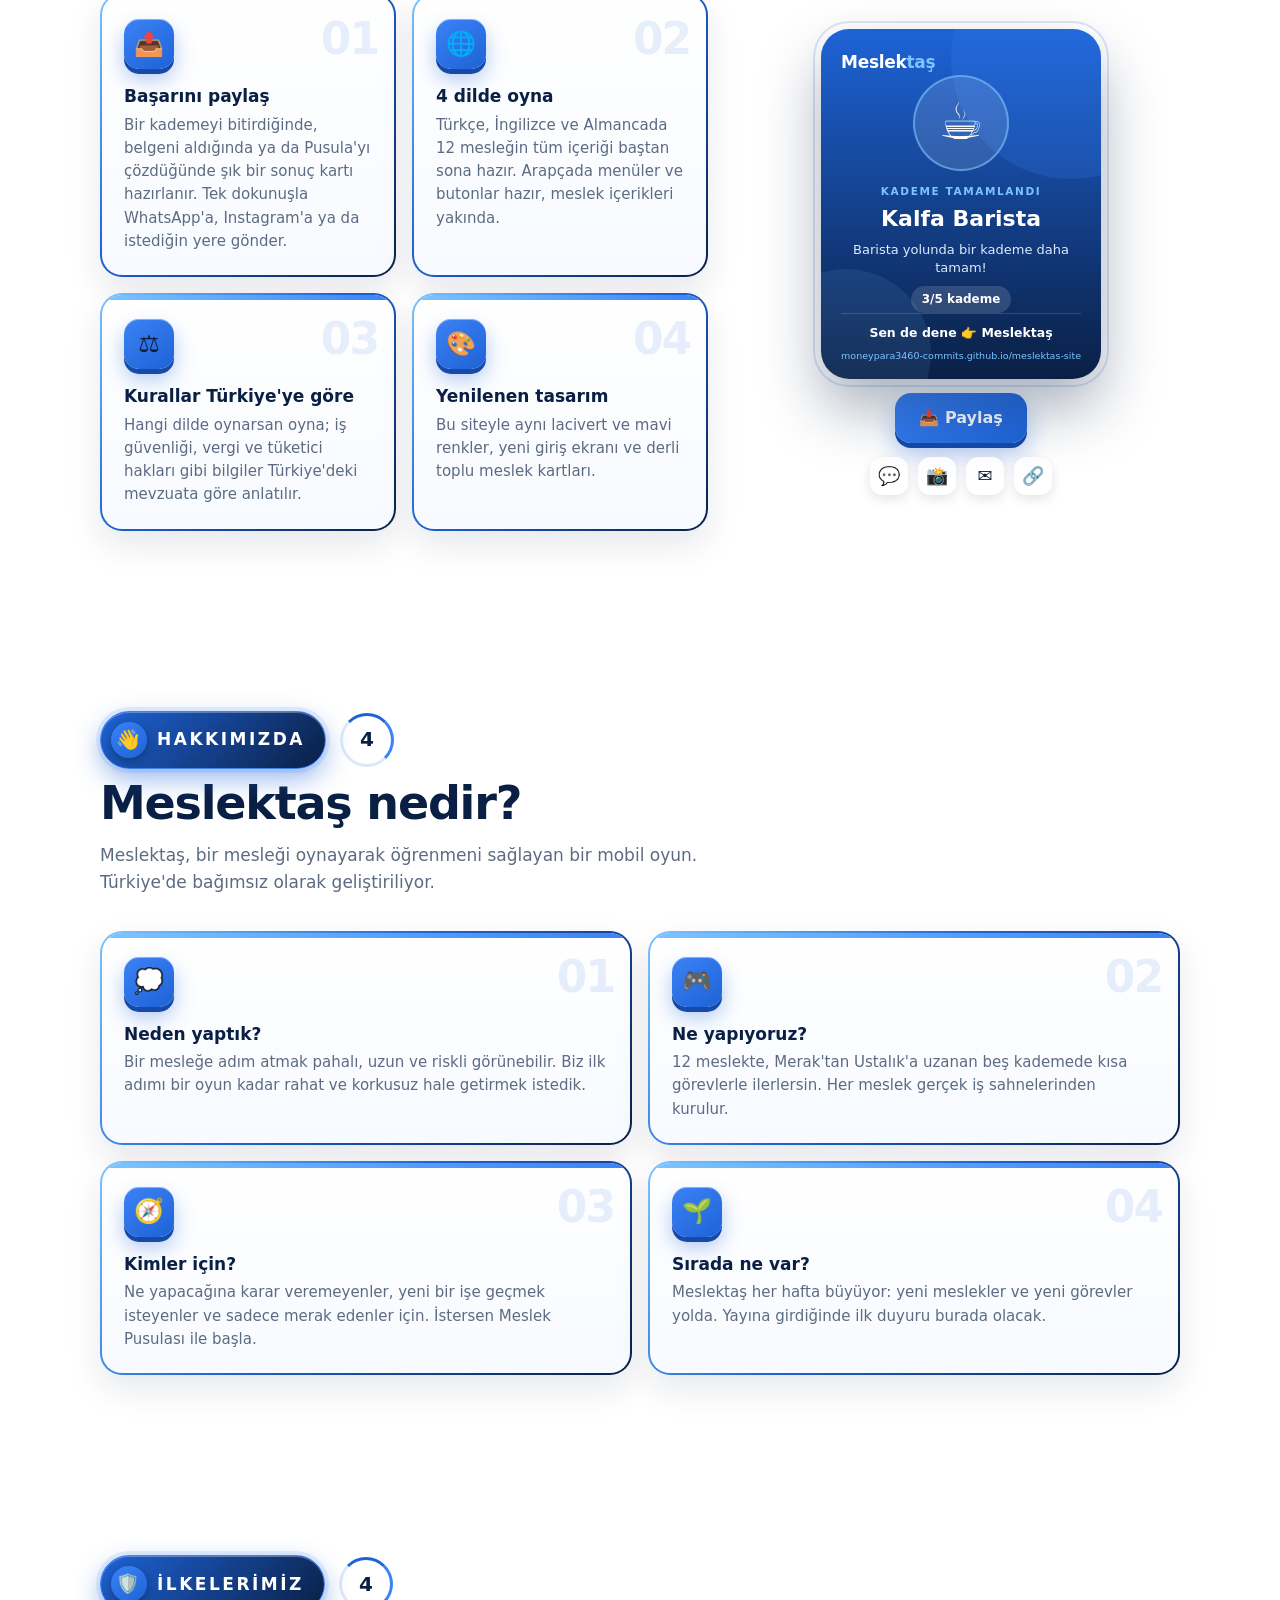
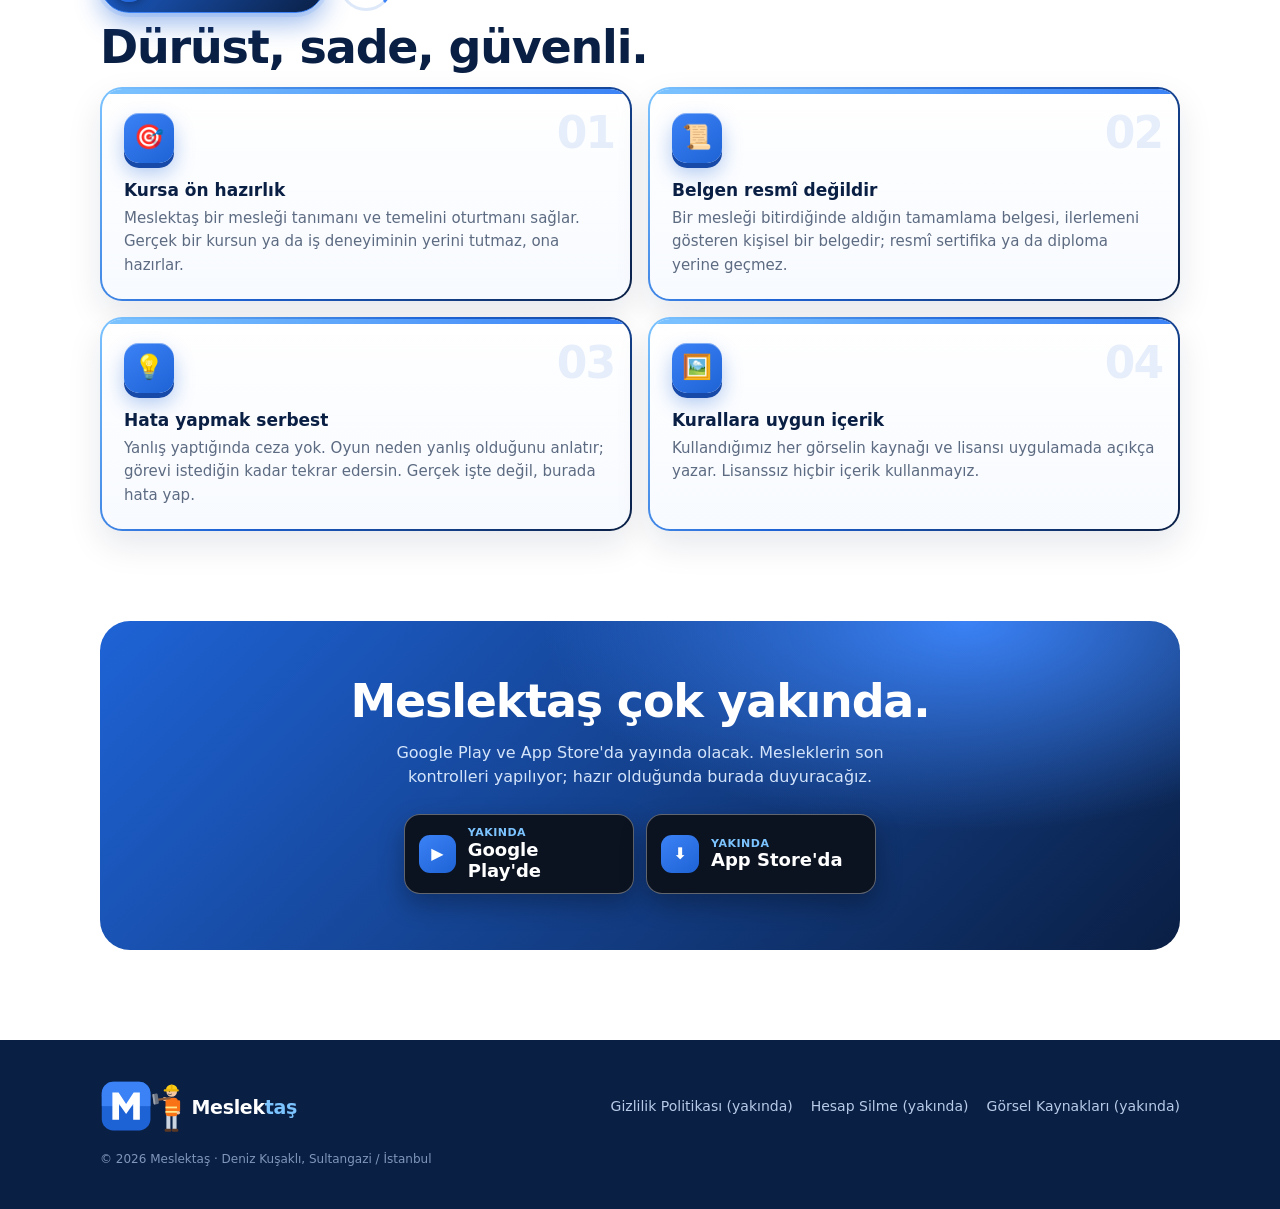
==== commit c55464db: "Hakkımızda bölümü ekle (menü, 4 dilli çeviri) Co-Authored-By: Claude Sonnet 5.5 <noreply@anthropic.c" ====
--- a/index.html
+++ b/index.html
@@ -405,6 +405,7 @@
       <a href="#meslekler">Meslekler</a>
       <a href="#sahneler">Sahneler</a>
       <a href="#pusula">Meslek Pusulası</a>
+      <a href="#hakkimizda">Hakkımızda</a>
       <a href="#ilkeler">İlkelerimiz</a>
     </nav>
     <button aria-controls="menuPanel" aria-expanded="false" aria-label="Menüyü aç" class="menu-btn" id="menuBtn" type="button"><span aria-hidden="true" class="cizgi3"></span><span class="menu-yazi">Menü</span></button>
@@ -416,6 +417,7 @@
       <li><a href="#sahneler">Sahneler</a></li>
       <li><a href="#pusula">Meslek Pusulası</a></li>
       <li><a href="#yenilikler">Yenilikler</a></li>
+      <li><a href="#hakkimizda">Hakkımızda</a></li>
       <li><a href="#ilkeler">İlkelerimiz</a></li>
     </ul>
     <h3>Yasal</h3>
@@ -705,6 +707,20 @@
         <span class="pk-paylas">📤 Paylaş</span>
         <div class="pk-uygulamalar"><span>💬</span><span>📸</span><span>✉️</span><span>🔗</span></div>
       </div>
+    </div>
+  </div>
+</section>
+
+<section id="hakkimizda">
+  <div class="wrap">
+    <div class="rozet-satir gor"><span class="isik-rozet acik"><span class="ir-ik">👋</span>Hakkımızda</span><span class="sayi-halka acik"><b>4</b><i></i></span></div>
+    <h2 class="gor">Meslektaş nedir?</h2>
+    <p class="giris-yazi gor">Meslektaş, bir mesleği oynayarak öğrenmeni sağlayan bir mobil oyun. Türkiye'de bağımsız olarak geliştiriliyor.</p>
+    <div class="ilkeler">
+      <div class="ilke gor sol" data-no="01"><span class="ik">💭</span><b>Neden yaptık?</b><p>Bir mesleğe adım atmak pahalı, uzun ve riskli görünebilir. Biz ilk adımı bir oyun kadar rahat ve korkusuz hale getirmek istedik.</p></div>
+      <div class="ilke gor sag" data-no="02"><span class="ik">🎮</span><b>Ne yapıyoruz?</b><p>12 meslekte, Merak'tan Ustalık'a uzanan beş kademede kısa görevlerle ilerlersin. Her meslek gerçek iş sahnelerinden kurulur.</p></div>
+      <div class="ilke gor sol" data-no="03"><span class="ik">🧭</span><b>Kimler için?</b><p>Ne yapacağına karar veremeyenler, yeni bir işe geçmek isteyenler ve sadece merak edenler için. İstersen Meslek Pusulası ile başla.</p></div>
+      <div class="ilke gor sag" data-no="04"><span class="ik">🌱</span><b>Sırada ne var?</b><p>Meslektaş her hafta büyüyor: yeni meslekler ve yeni görevler yolda. Yayına girdiğinde ilk duyuru burada olacak.</p></div>
     </div>
   </div>
 </section>
@@ -915,7 +931,18 @@
 "App Store'da":["on the App Store","im App Store","على App Store"],
 "Gizlilik Politikası (yakında)":["Privacy Policy (coming soon)","Datenschutzerklärung (bald)","سياسة الخصوصية (قريبًا)"],
 "Hesap Silme (yakında)":["Delete Account (coming soon)","Konto löschen (bald)","حذف الحساب (قريبًا)"],
-"Görsel Kaynakları (yakında)":["Image Credits (coming soon)","Bildnachweise (bald)","مصادر الصور (قريبًا)"]
+"Görsel Kaynakları (yakında)":["Image Credits (coming soon)","Bildnachweise (bald)","مصادر الصور (قريبًا)"],
+"Hakkımızda":["About us","Über uns","من نحن"],
+"Meslektaş nedir?":["What is Meslektaş?","Was ist Meslektaş?","ما هو Meslektaş؟"],
+"Meslektaş, bir mesleği oynayarak öğrenmeni sağlayan bir mobil oyun. Türkiye'de bağımsız olarak geliştiriliyor.":["Meslektaş is a mobile game that lets you learn a profession by playing. It is developed independently in Türkiye.","Meslektaş ist ein Mobilspiel, mit dem du einen Beruf spielend lernst. Es wird unabhängig in der Türkei entwickelt.","Meslektaş لعبة جوال تتيح لك تعلّم مهنة عن طريق اللعب. يتم تطويرها بشكل مستقل في تركيا."],
+"Neden yaptık?":["Why did we make it?","Warum haben wir es gemacht?","لماذا صنعناها؟"],
+"Bir mesleğe adım atmak pahalı, uzun ve riskli görünebilir. Biz ilk adımı bir oyun kadar rahat ve korkusuz hale getirmek istedik.":["Taking your first step into a profession can seem expensive, long and risky. We wanted to make that first step as easy and fearless as a game.","Der Einstieg in einen Beruf kann teuer, langwierig und riskant wirken. Wir wollten den ersten Schritt so leicht und angstfrei machen wie ein Spiel.","قد تبدو الخطوة الأولى نحو مهنة مكلفة وطويلة ومحفوفة بالمخاطر. أردنا أن نجعلها سهلة وخالية من الخوف مثل اللعبة."],
+"Ne yapıyoruz?":["What do we do?","Was machen wir?","ماذا نفعل؟"],
+"12 meslekte, Merak'tan Ustalık'a uzanan beş kademede kısa görevlerle ilerlersin. Her meslek gerçek iş sahnelerinden kurulur.":["In 12 professions, you progress through short tasks across five levels, from Curiosity to Mastery. Every profession is built from real workplace scenes.","In 12 Berufen kommst du mit kurzen Aufgaben durch fünf Stufen voran, von der Neugier bis zur Meisterschaft. Jeder Beruf ist aus echten Arbeitsszenen aufgebaut.","في 12 مهنة، تتقدّم بمهام قصيرة عبر خمسة مستويات من الفضول إلى الإتقان. كل مهنة مبنية من مشاهد عمل حقيقية."],
+"Kimler için?":["Who is it for?","Für wen ist es?","لمن هي؟"],
+"Ne yapacağına karar veremeyenler, yeni bir işe geçmek isteyenler ve sadece merak edenler için. İstersen Meslek Pusulası ile başla.":["For those who can't decide what to do, those who want to switch to a new job, and the simply curious. Start with the Career Compass if you like.","Für alle, die sich nicht entscheiden können, für Berufswechsler und für Neugierige. Starte gern mit dem Berufskompass.","لمن لا يستطيع أن يقرر ماذا يفعل، ولمن يريد الانتقال إلى عمل جديد، ولمن يدفعه الفضول فقط. ابدأ ببوصلة المهن إن شئت."],
+"Sırada ne var?":["What's next?","Was kommt als Nächstes?","ما الذي سيأتي؟"],
+"Meslektaş her hafta büyüyor: yeni meslekler ve yeni görevler yolda. Yayına girdiğinde ilk duyuru burada olacak.":["Meslektaş grows every week: new professions and new tasks are on the way. The first announcement will be here when it launches.","Meslektaş wächst jede Woche: neue Berufe und neue Aufgaben sind unterwegs. Sobald es erscheint, steht die erste Ankündigung hier.","ينمو Meslektaş كل أسبوع: مهن ومهام جديدة في الطريق. سيكون أول إعلان هنا عند الإطلاق."]
 };
 
 var DIL="tr",DIL_SIRA={en:0,de:1,ar:2};
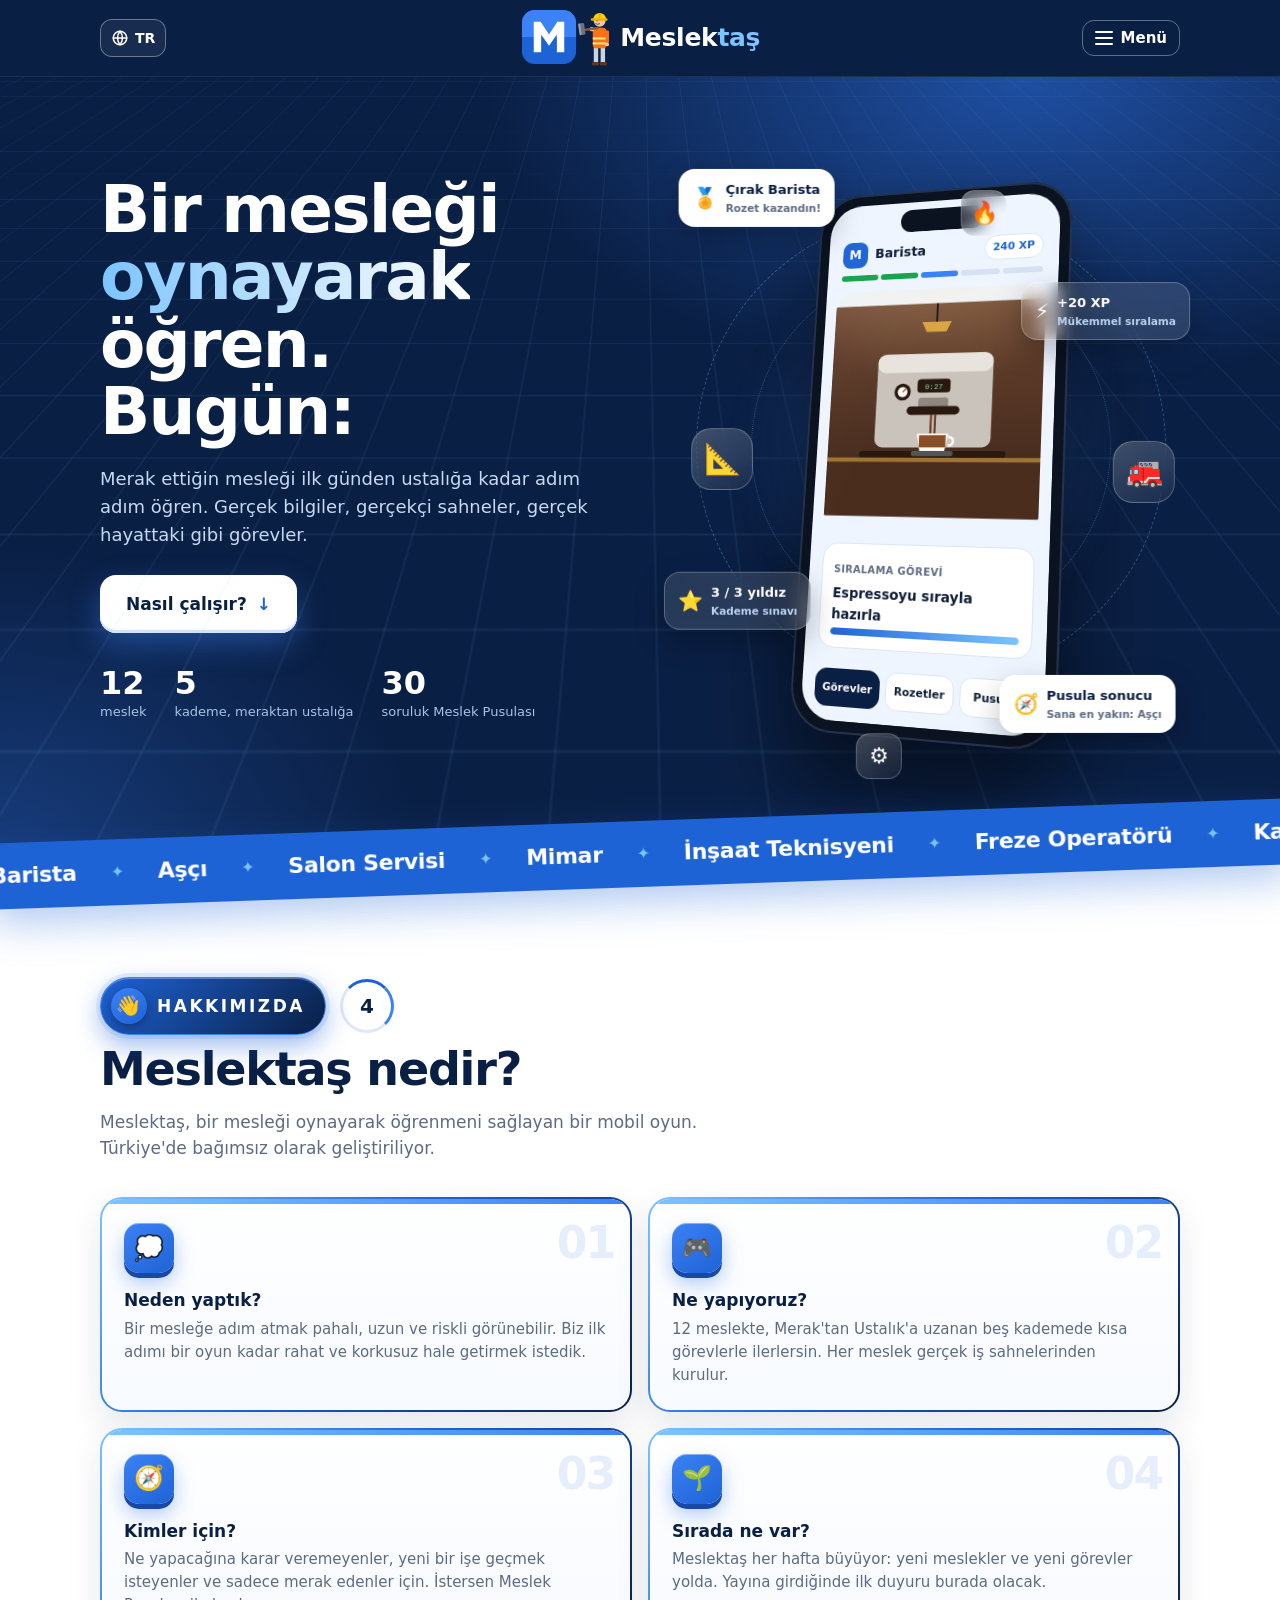
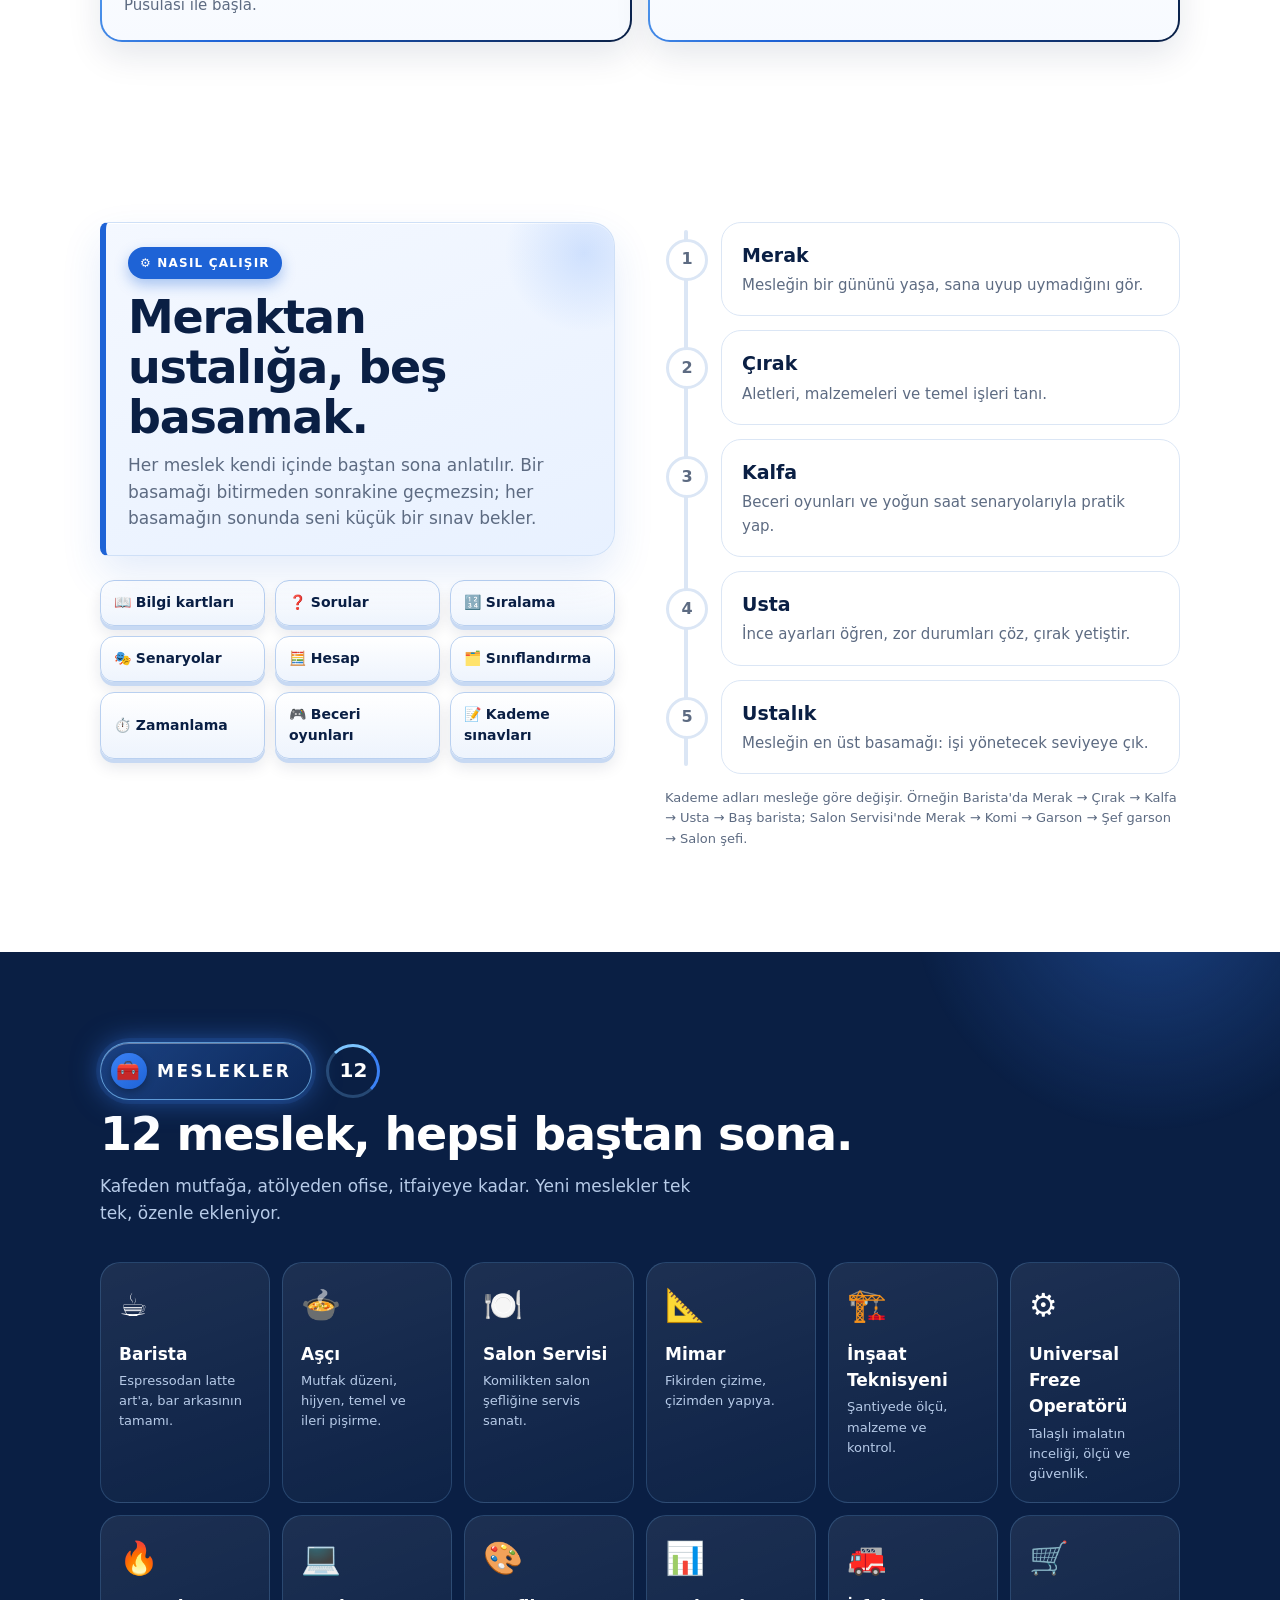
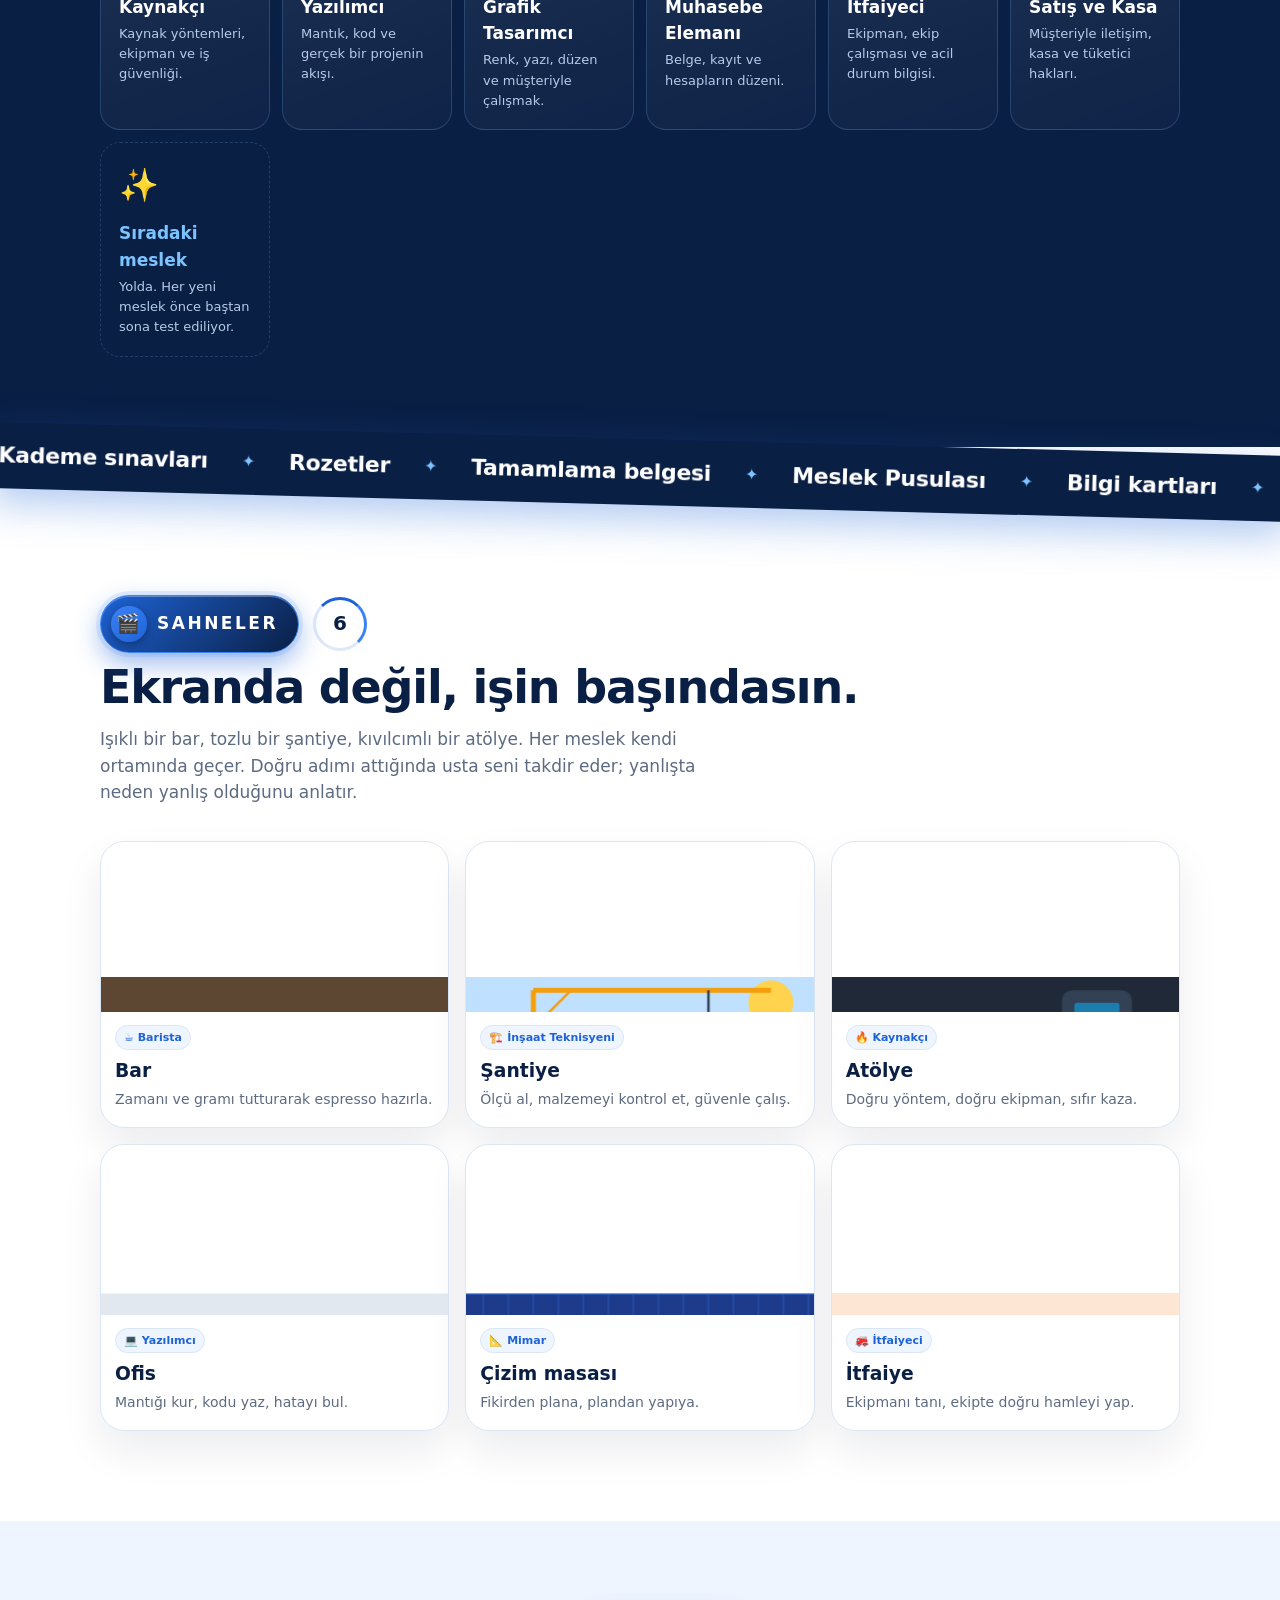
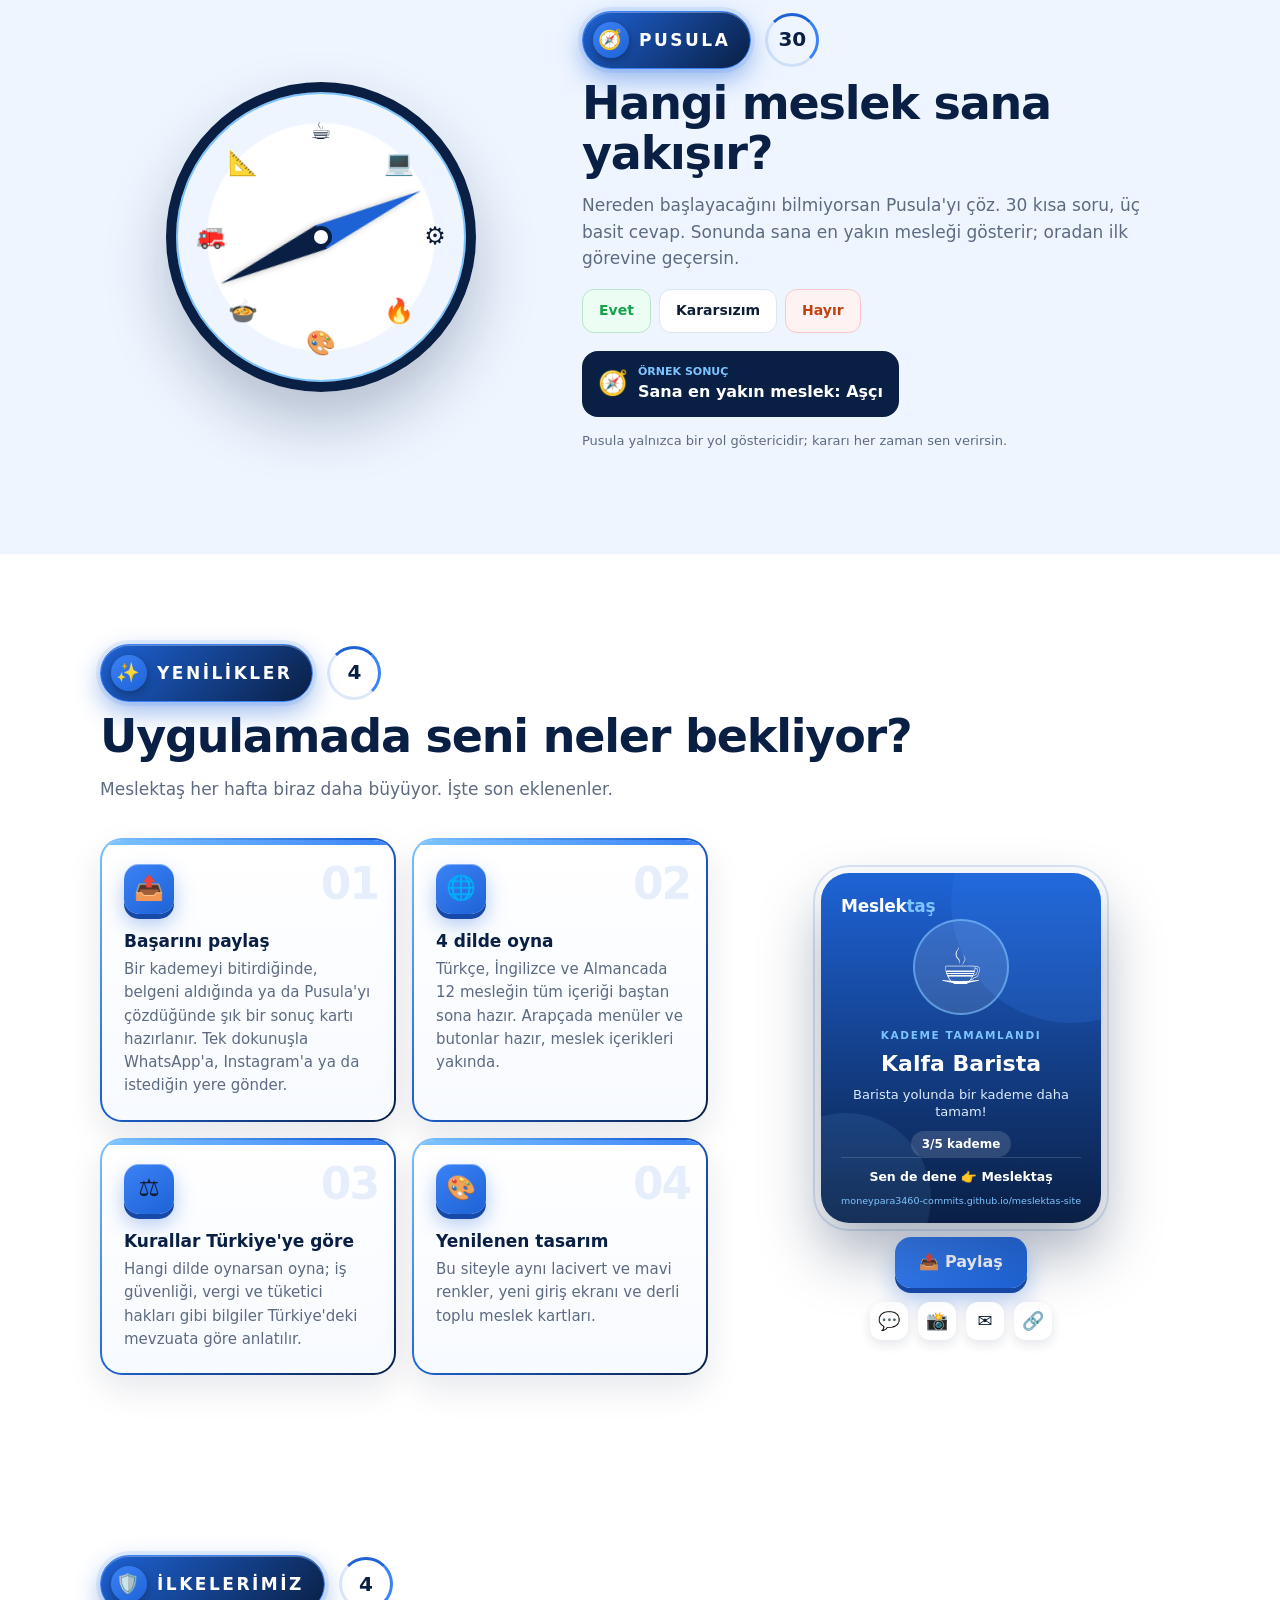
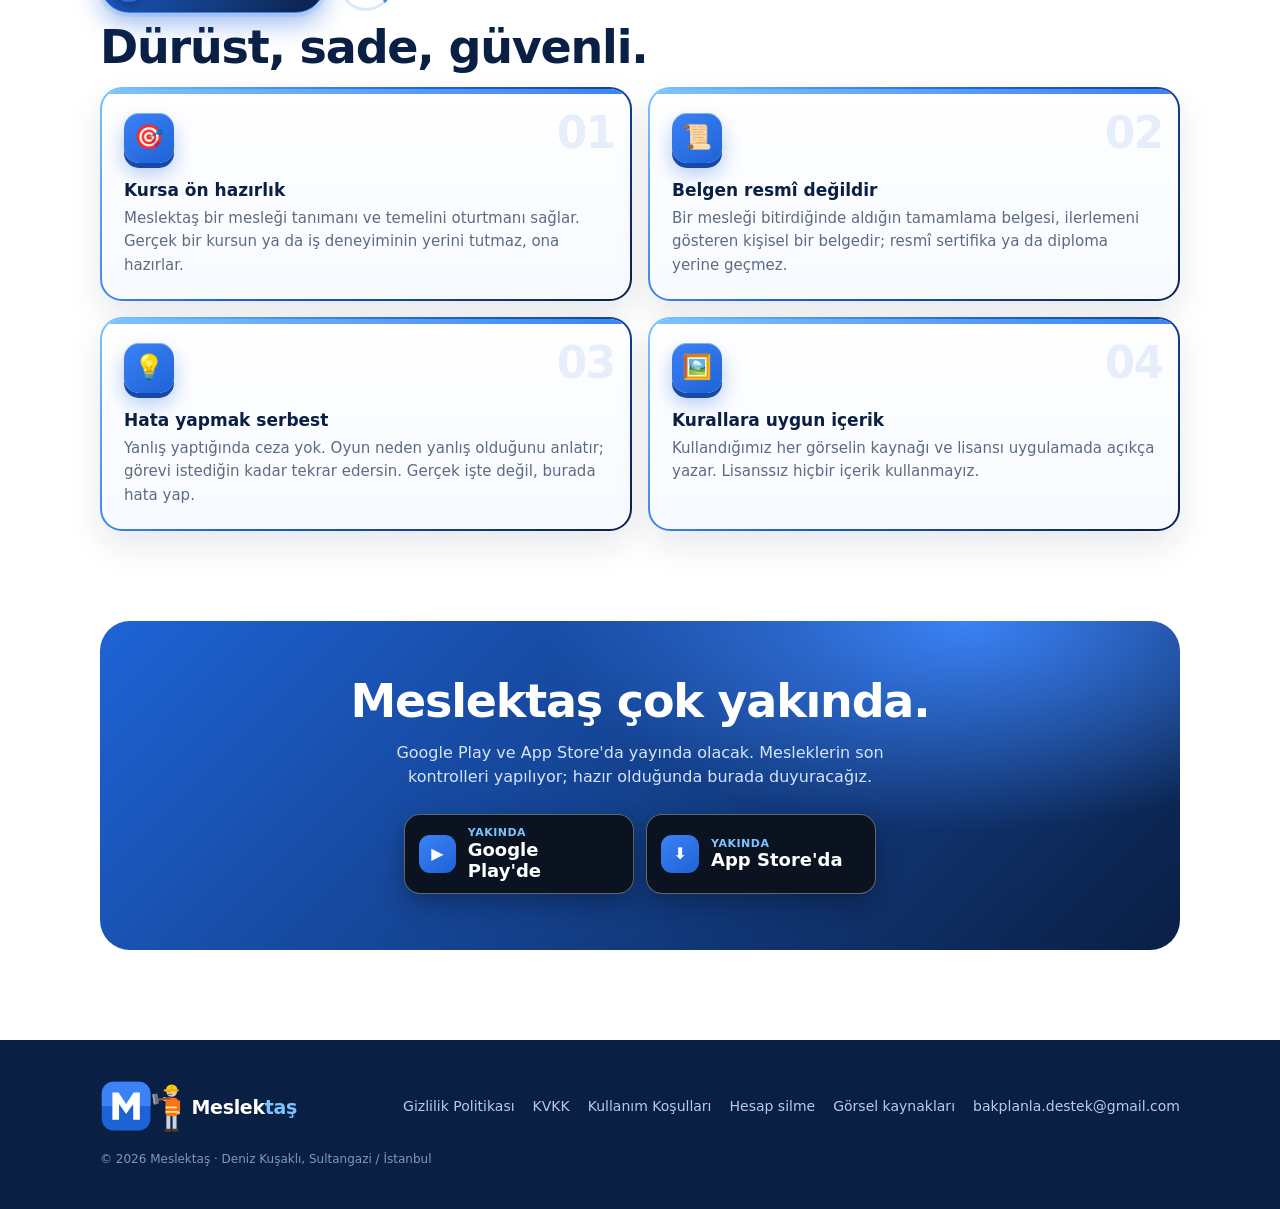
==== commit d1d73342: "Yasal sayfalar (Gizlilik, KVKK, Koşullar, Hesap silme, Görsel kaynakları), menü ve footer bağlantıla" ====
--- a/index.html
+++ b/index.html
@@ -84,6 +84,7 @@
 .menu-panel .kucuk a{display:block;padding:8px 0;color:#cfe0f7;text-decoration:none;font-size:16px}
 .menu-panel .kucuk small,.menu-panel .iletisim small{font-size:11px;opacity:.6}
 .menu-panel .iletisim li{padding:6px 0;color:#cfe0f7}
+.menu-panel .iletisim a{color:#fff;font-weight:700;text-decoration:none;word-break:break-all}
 
 /* ---------- giriş ---------- */
 .giris{position:relative;overflow:hidden;color:#fff;
@@ -401,36 +402,36 @@
 <g transform="rotate(-8 242 115)"><rect x="226" y="112" width="30" height="5" rx="2" fill="#8a5a3c"/><rect x="216" y="100" width="12" height="24" rx="3" fill="#6b7280"/><rect x="216" y="100" width="4" height="24" rx="2" fill="#9ca3af"/></g></g>
 </svg><span>Meslek<b>taş</b></span></a>
     <nav aria-label="Sayfa bölümleri">
+      <a href="#hakkimizda">Hakkımızda</a>
       <a href="#nasil">Nasıl çalışır</a>
       <a href="#meslekler">Meslekler</a>
       <a href="#sahneler">Sahneler</a>
       <a href="#pusula">Meslek Pusulası</a>
-      <a href="#hakkimizda">Hakkımızda</a>
       <a href="#ilkeler">İlkelerimiz</a>
     </nav>
     <button aria-controls="menuPanel" aria-expanded="false" aria-label="Menüyü aç" class="menu-btn" id="menuBtn" type="button"><span aria-hidden="true" class="cizgi3"></span><span class="menu-yazi">Menü</span></button>
   </div>
   <div class="menu-panel" id="menuPanel">
     <ul class="ana">
+      <li><a href="#hakkimizda">Hakkımızda</a></li>
       <li><a href="#nasil">Nasıl çalışır</a></li>
       <li><a href="#meslekler">Meslekler</a></li>
       <li><a href="#sahneler">Sahneler</a></li>
       <li><a href="#pusula">Meslek Pusulası</a></li>
       <li><a href="#yenilikler">Yenilikler</a></li>
-      <li><a href="#hakkimizda">Hakkımızda</a></li>
       <li><a href="#ilkeler">İlkelerimiz</a></li>
     </ul>
     <h3>Yasal</h3>
     <ul class="kucuk">
-      <li><a href="#">Gizlilik Politikası <small>yakında</small></a></li>
-      <li><a href="#">KVKK <small>yakında</small></a></li>
-      <li><a href="#">Kullanım Koşulları <small>yakında</small></a></li>
-      <li><a href="#">Hesap silme <small>yakında</small></a></li>
-      <li><a href="#">Görsel kaynakları <small>yakında</small></a></li>
+      <li><a href="gizlilik.html">Gizlilik Politikası</a></li>
+      <li><a href="kvkk.html">KVKK</a></li>
+      <li><a href="kullanim-kosullari.html">Kullanım Koşulları</a></li>
+      <li><a href="hesap-silme.html">Hesap silme</a></li>
+      <li><a href="gorsel-kaynaklari.html">Görsel kaynakları</a></li>
     </ul>
     <h3>İletişim</h3>
     <ul class="iletisim">
-      <li>Destek e-postası <small>yakında</small></li>
+      <li><span>Destek e-postası</span><br><a href="mailto:bakplanla.destek@gmail.com">bakplanla.destek@gmail.com</a></li>
     </ul>
   </div>
 </header>
@@ -532,6 +533,20 @@
 
 <div class="serit"><div class="ic" data-yon="-1"><span>Barista</span><span>Aşçı</span><span>Salon Servisi</span><span>Mimar</span><span>İnşaat Teknisyeni</span><span>Freze Operatörü</span><span>Kaynakçı</span><span>Yazılımcı</span><span>Grafik Tasarımcı</span><span>Muhasebe Elemanı</span><span>İtfaiyeci</span><span>Barista</span><span>Aşçı</span><span>Salon Servisi</span><span>Mimar</span></div></div>
 
+<section id="hakkimizda">
+  <div class="wrap">
+    <div class="rozet-satir gor"><span class="isik-rozet acik"><span class="ir-ik">👋</span>Hakkımızda</span><span class="sayi-halka acik"><b>4</b><i></i></span></div>
+    <h2 class="gor">Meslektaş nedir?</h2>
+    <p class="giris-yazi gor">Meslektaş, bir mesleği oynayarak öğrenmeni sağlayan bir mobil oyun. Türkiye'de bağımsız olarak geliştiriliyor.</p>
+    <div class="ilkeler">
+      <div class="ilke gor sol" data-no="01"><span class="ik">💭</span><b>Neden yaptık?</b><p>Bir mesleğe adım atmak pahalı, uzun ve riskli görünebilir. Biz ilk adımı bir oyun kadar rahat ve korkusuz hale getirmek istedik.</p></div>
+      <div class="ilke gor sag" data-no="02"><span class="ik">🎮</span><b>Ne yapıyoruz?</b><p>12 meslekte, Merak'tan Ustalık'a uzanan beş kademede kısa görevlerle ilerlersin. Her meslek gerçek iş sahnelerinden kurulur.</p></div>
+      <div class="ilke gor sol" data-no="03"><span class="ik">🧭</span><b>Kimler için?</b><p>Ne yapacağına karar veremeyenler, yeni bir işe geçmek isteyenler ve sadece merak edenler için. İstersen Meslek Pusulası ile başla.</p></div>
+      <div class="ilke gor sag" data-no="04"><span class="ik">🌱</span><b>Sırada ne var?</b><p>Meslektaş her hafta büyüyor: yeni meslekler ve yeni görevler yolda. Yayına girdiğinde ilk duyuru burada olacak.</p></div>
+    </div>
+  </div>
+</section>
+
 <section id="nasil">
   <div class="wrap iki">
     <div class="yapiskan">
@@ -711,20 +726,6 @@
   </div>
 </section>
 
-<section id="hakkimizda">
-  <div class="wrap">
-    <div class="rozet-satir gor"><span class="isik-rozet acik"><span class="ir-ik">👋</span>Hakkımızda</span><span class="sayi-halka acik"><b>4</b><i></i></span></div>
-    <h2 class="gor">Meslektaş nedir?</h2>
-    <p class="giris-yazi gor">Meslektaş, bir mesleği oynayarak öğrenmeni sağlayan bir mobil oyun. Türkiye'de bağımsız olarak geliştiriliyor.</p>
-    <div class="ilkeler">
-      <div class="ilke gor sol" data-no="01"><span class="ik">💭</span><b>Neden yaptık?</b><p>Bir mesleğe adım atmak pahalı, uzun ve riskli görünebilir. Biz ilk adımı bir oyun kadar rahat ve korkusuz hale getirmek istedik.</p></div>
-      <div class="ilke gor sag" data-no="02"><span class="ik">🎮</span><b>Ne yapıyoruz?</b><p>12 meslekte, Merak'tan Ustalık'a uzanan beş kademede kısa görevlerle ilerlersin. Her meslek gerçek iş sahnelerinden kurulur.</p></div>
-      <div class="ilke gor sol" data-no="03"><span class="ik">🧭</span><b>Kimler için?</b><p>Ne yapacağına karar veremeyenler, yeni bir işe geçmek isteyenler ve sadece merak edenler için. İstersen Meslek Pusulası ile başla.</p></div>
-      <div class="ilke gor sag" data-no="04"><span class="ik">🌱</span><b>Sırada ne var?</b><p>Meslektaş her hafta büyüyor: yeni meslekler ve yeni görevler yolda. Yayına girdiğinde ilk duyuru burada olacak.</p></div>
-    </div>
-  </div>
-</section>
-
 <section id="ilkeler">
   <div class="wrap">
     <div class="rozet-satir gor"><span class="isik-rozet acik"><span class="ir-ik">🛡️</span>İlkelerimiz</span><span class="sayi-halka acik"><b>4</b><i></i></span></div>
@@ -768,9 +769,12 @@
 <g transform="rotate(-8 242 115)"><rect x="226" y="112" width="30" height="5" rx="2" fill="#8a5a3c"/><rect x="216" y="100" width="12" height="24" rx="3" fill="#6b7280"/><rect x="216" y="100" width="4" height="24" rx="2" fill="#9ca3af"/></g></g>
 </svg><span>Meslek<b>taş</b></span></a>
     <div class="baglar">
-      <a href="#">Gizlilik Politikası (yakında)</a>
-      <a href="#">Hesap Silme (yakında)</a>
-      <a href="#">Görsel Kaynakları (yakında)</a>
+      <a href="gizlilik.html">Gizlilik Politikası</a>
+      <a href="kvkk.html">KVKK</a>
+      <a href="kullanim-kosullari.html">Kullanım Koşulları</a>
+      <a href="hesap-silme.html">Hesap silme</a>
+      <a href="gorsel-kaynaklari.html">Görsel kaynakları</a>
+      <a href="mailto:bakplanla.destek@gmail.com">bakplanla.destek@gmail.com</a>
     </div>
     <div class="ac">© 2026 Meslektaş · Deniz Kuşaklı, Sultangazi / İstanbul</div>
   </div>
